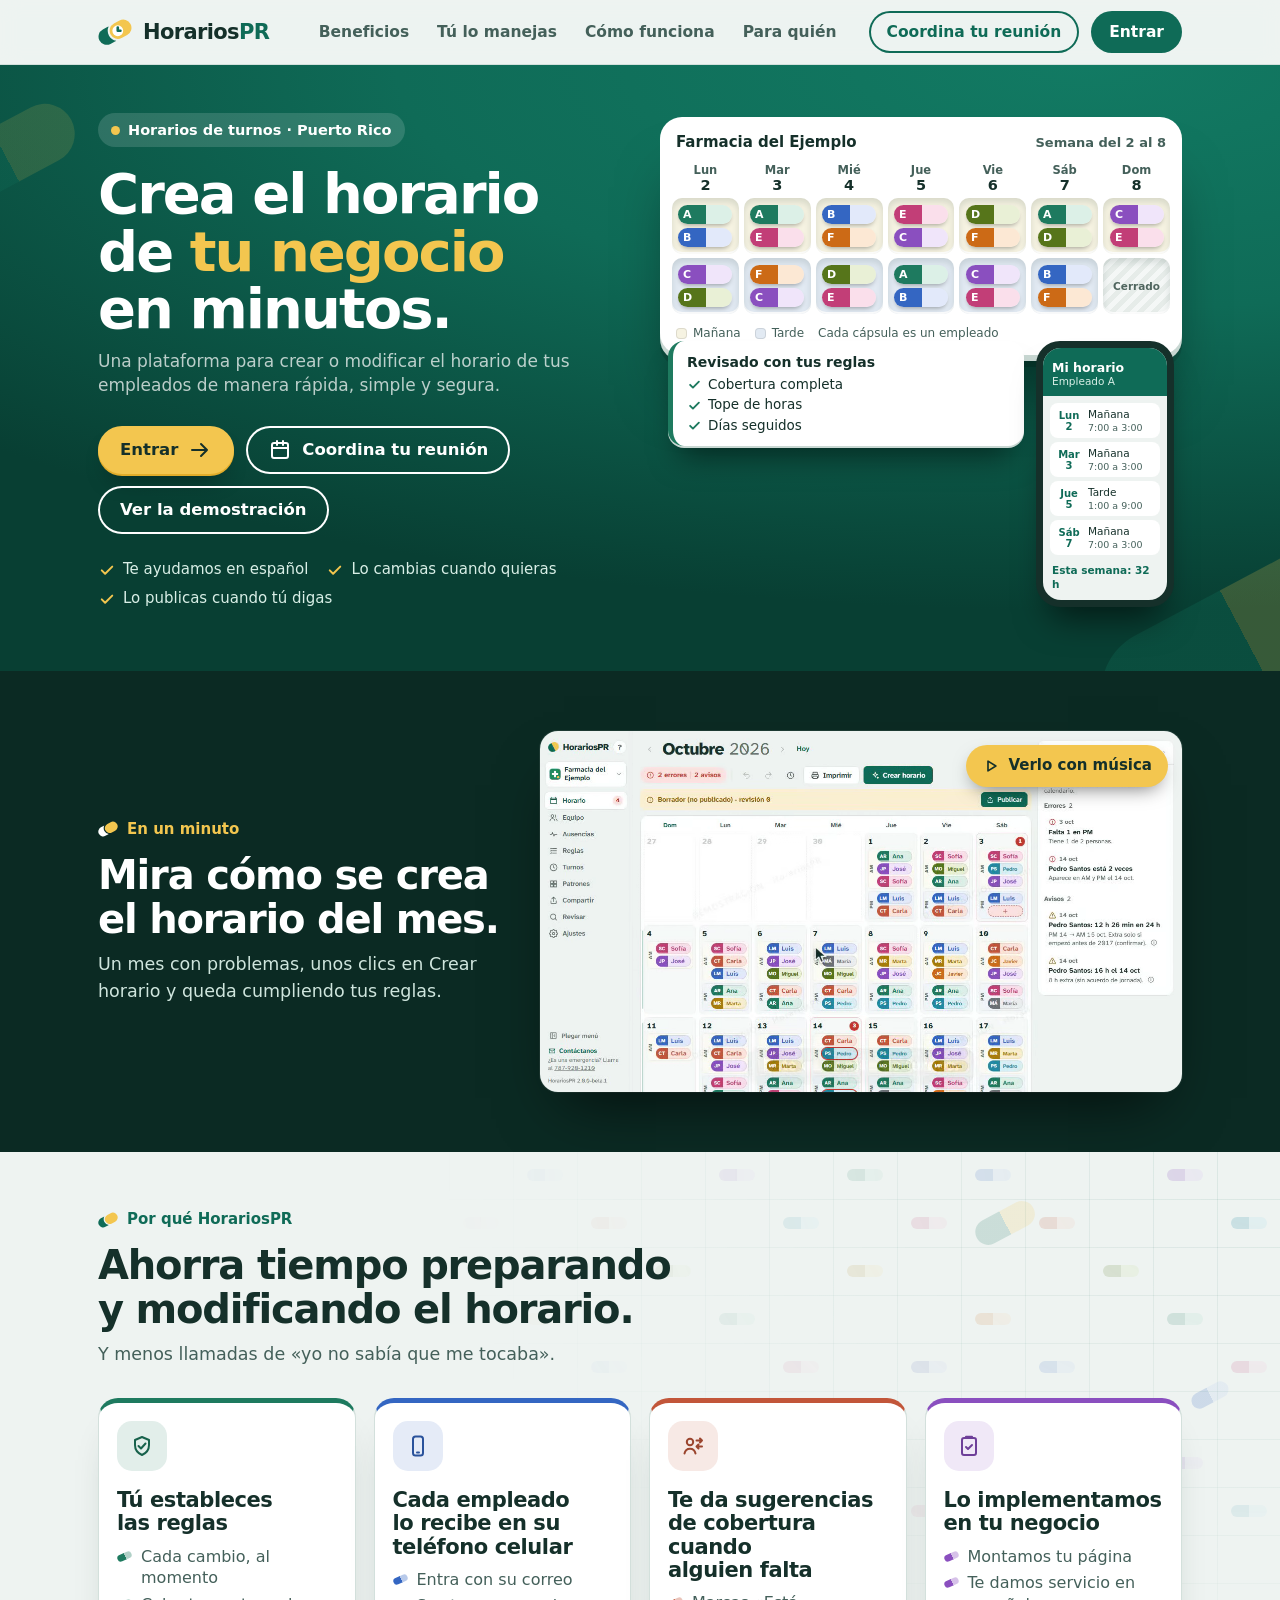
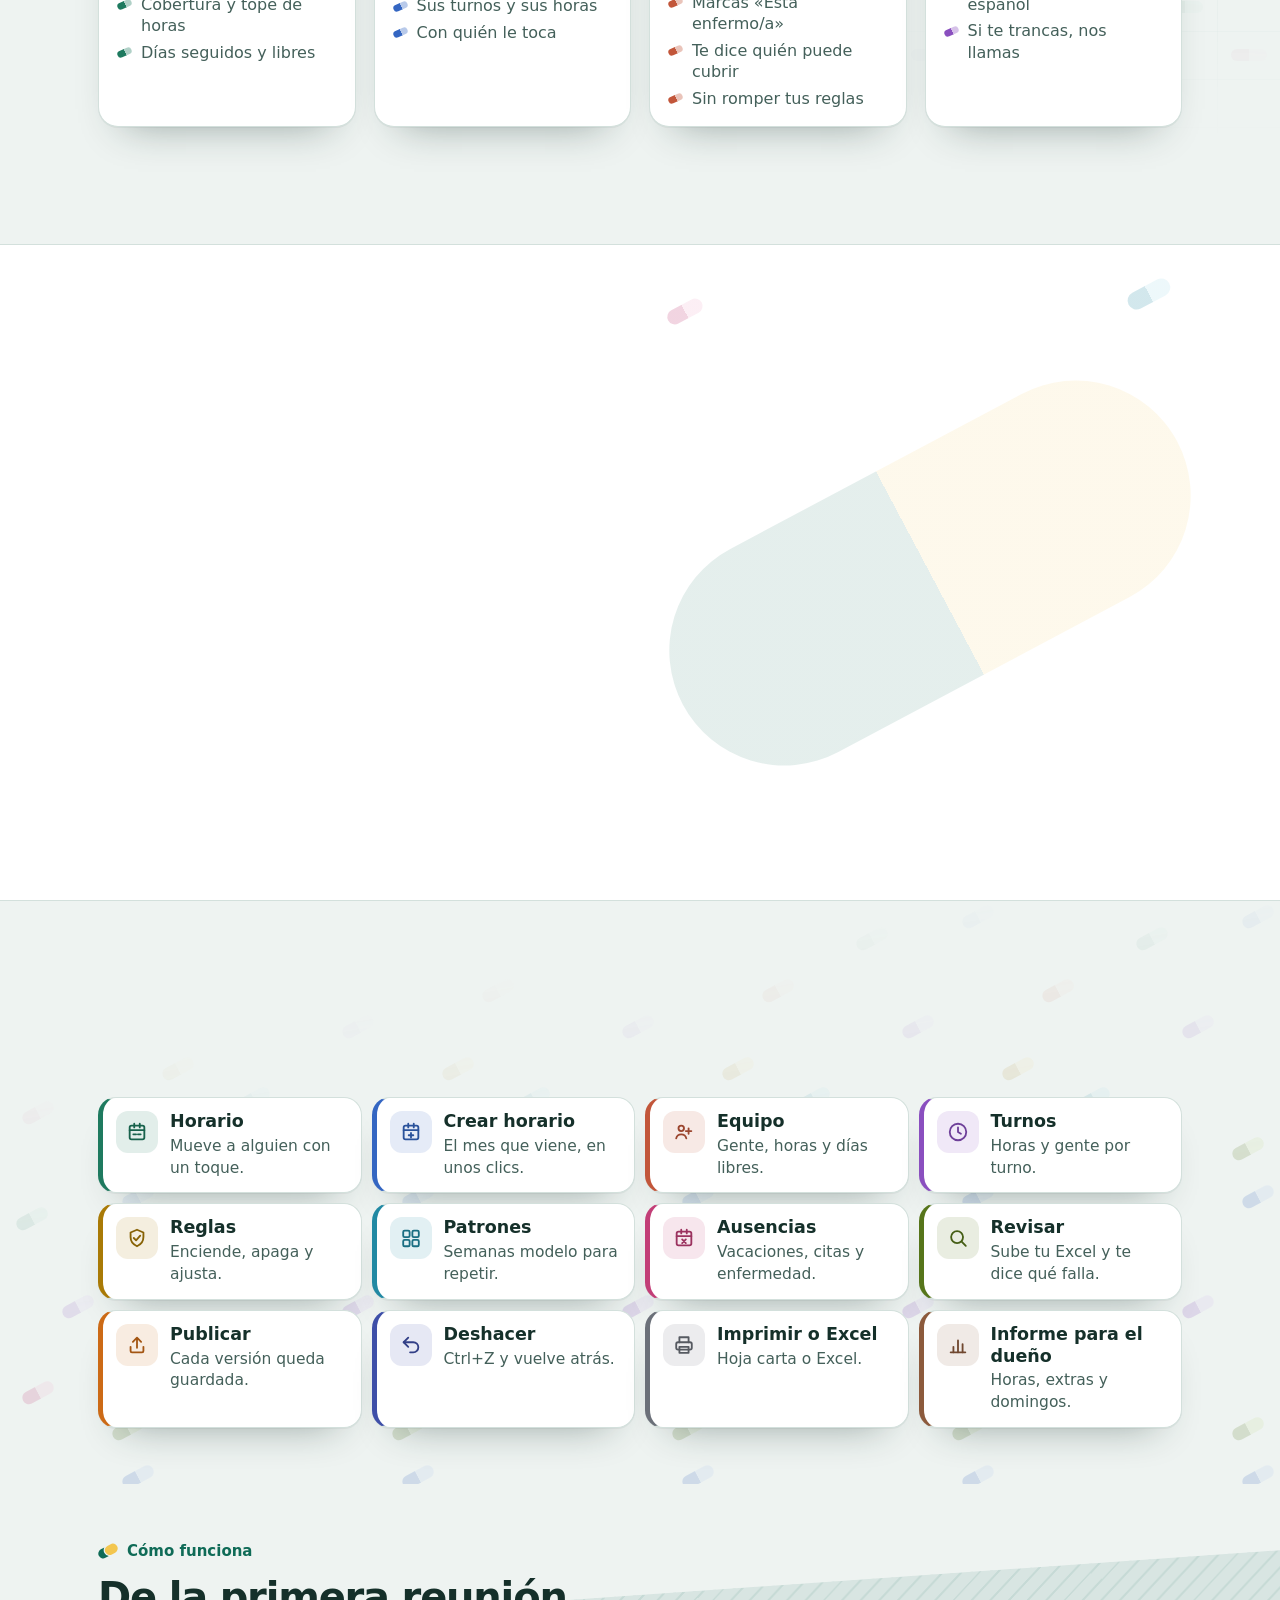
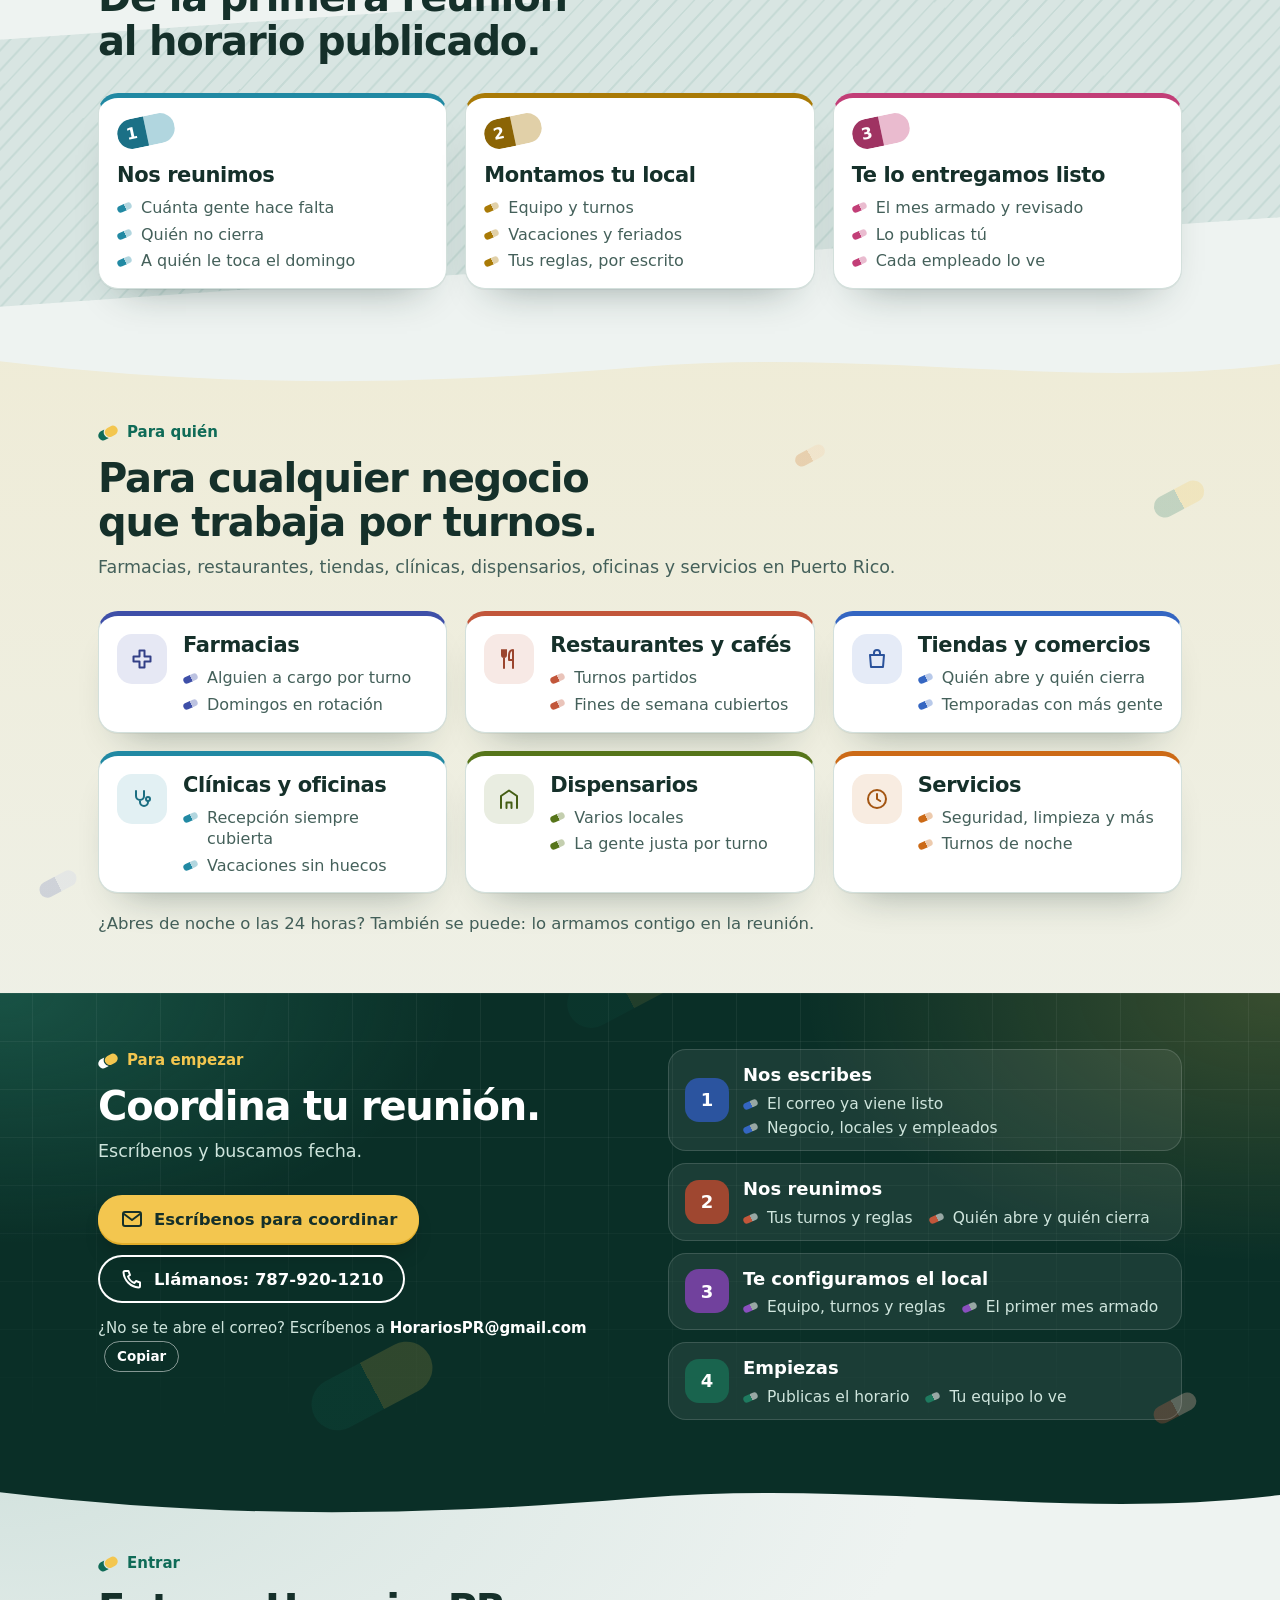
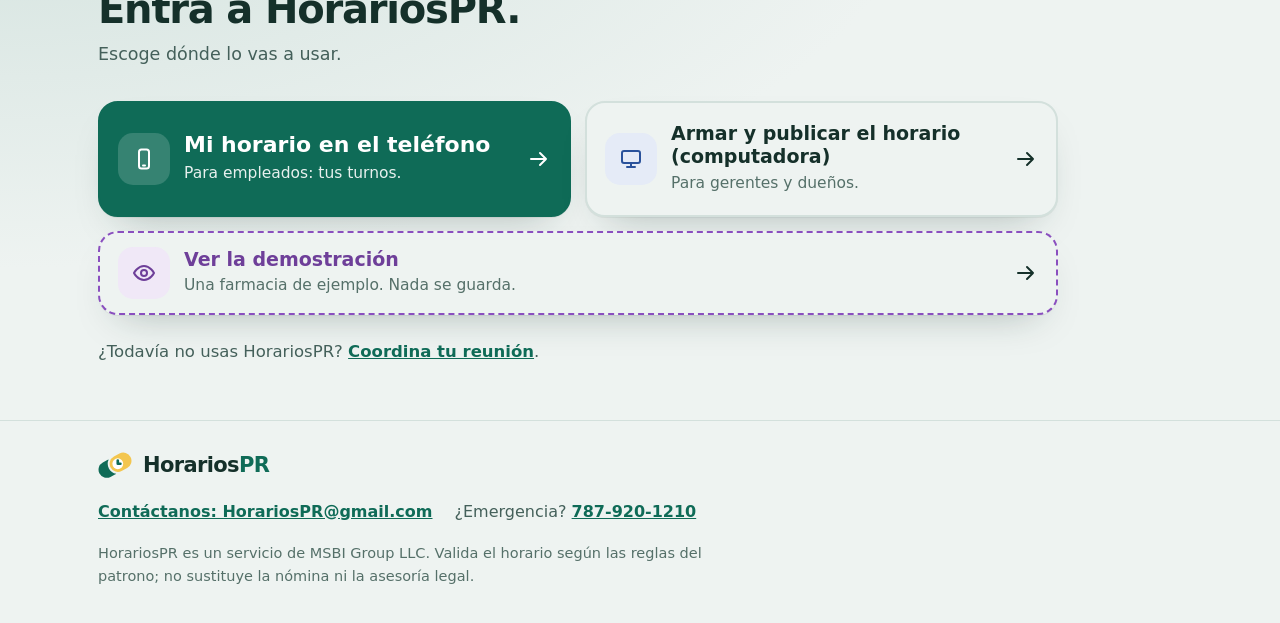
==== index.html @ fd501c4e "Titular nuevo" ====
<!doctype html>
<!-- La portada del sitio (dist-sitio/index.html). La copia scripts/sitio.mjs; sin --con-escritorio quita cada línea que lleve la marca de escritorio. -->
<!-- Por eso cada enlace a escritorio/ va entero en UNA línea, y la página se ve bien sin ellos. Nada se carga de fuera (GitHub Pages, sin cabeceras). -->
<!-- Todos los nombres del dibujo son inventados (Farmacia del Ejemplo, Empleado A…F). Nunca datos de clientes. -->
<!-- Cada promesa sale de lo que la app hace hoy. Lo planificado lleva la etiqueta "Próximamente" (ORDENES 9, 11 y 13). -->
<!-- Movimiento: solo si corre el JavaScript del final y el sistema no pide menos movimiento (html.anim). Sin JS, todo se ve quieto. -->
<html lang="es-PR">
<head>
<meta charset="utf-8">
<meta name="viewport" content="width=device-width, initial-scale=1">
<title>HorariosPR · Horarios de turnos para tu negocio en Puerto Rico</title>
<meta name="description" content="HorariosPR arma y revisa el horario de turnos de tu negocio en Puerto Rico: farmacias, restaurantes, tiendas, clínicas y más. Cada empleado lo ve en su teléfono.">
<!-- DIRECCIÓN DEL SITIO: cuando haya dominio propio, cambia https://fernandovazq.github.io/horariospr-app/ aquí y en og:url, og:image, twitter:image, el JSON-LD y sitemap.xml -->
<link rel="canonical" href="https://fernandovazq.github.io/horariospr-app/">
<!-- Search Console: pon el código de Google y quita el comentario
<meta name="google-site-verification" content="">
-->
<meta property="og:type" content="website">
<meta property="og:site_name" content="HorariosPR">
<meta property="og:locale" content="es_PR">
<meta property="og:title" content="HorariosPR · Horarios de turnos para tu negocio en Puerto Rico">
<meta property="og:description" content="HorariosPR arma y revisa el horario de turnos de tu negocio en Puerto Rico: farmacias, restaurantes, tiendas, clínicas y más. Cada empleado lo ve en su teléfono.">
<meta property="og:url" content="https://fernandovazq.github.io/horariospr-app/">
<meta property="og:image" content="https://fernandovazq.github.io/horariospr-app/media/horariospr-poster.jpg">
<meta property="og:image:width" content="1280">
<meta property="og:image:height" content="720">
<meta property="og:image:alt" content="El horario del mes de una farmacia de ejemplo en HorariosPR, con cada empleado como una cápsula de color">
<meta name="twitter:card" content="summary_large_image">
<meta name="twitter:title" content="HorariosPR · Horarios de turnos para tu negocio en Puerto Rico">
<meta name="twitter:description" content="HorariosPR arma y revisa el horario de turnos de tu negocio en Puerto Rico: farmacias, restaurantes, tiendas, clínicas y más. Cada empleado lo ve en su teléfono.">
<meta name="twitter:image" content="https://fernandovazq.github.io/horariospr-app/media/horariospr-poster.jpg">
<meta name="twitter:image:alt" content="El horario del mes de una farmacia de ejemplo en HorariosPR">
<script type="application/ld+json">
{
  "@context": "https://schema.org",
  "@graph": [
    {
      "@type": "Organization",
      "@id": "https://fernandovazq.github.io/horariospr-app/#org",
      "name": "HorariosPR",
      "url": "https://fernandovazq.github.io/horariospr-app/",
      "email": "HorariosPR@gmail.com",
      "telephone": "+1-787-920-1210",
      "areaServed": { "@type": "AdministrativeArea", "name": "Puerto Rico" },
      "parentOrganization": { "@type": "Organization", "name": "MSBI Group LLC" }
    },
    {
      "@type": "WebApplication",
      "@id": "https://fernandovazq.github.io/horariospr-app/#app",
      "name": "HorariosPR",
      "url": "https://fernandovazq.github.io/horariospr-app/",
      "description": "HorariosPR arma y revisa el horario de turnos de tu negocio en Puerto Rico: farmacias, restaurantes, tiendas, clínicas y más. Cada empleado lo ve en su teléfono.",
      "applicationCategory": "BusinessApplication",
      "operatingSystem": "Web",
      "inLanguage": "es-PR",
      "areaServed": { "@type": "AdministrativeArea", "name": "Puerto Rico" },
      "publisher": { "@id": "https://fernandovazq.github.io/horariospr-app/#org" }
    }
  ]
}
</script>
<meta name="color-scheme" content="light dark">
<meta name="theme-color" content="#0f6b57">
<link rel="manifest" href="manifest.webmanifest">
<link rel="icon" href="data:image/svg+xml,%3Csvg xmlns='http://www.w3.org/2000/svg' viewBox='0 0 32 32'%3E%3Cpath d='M9.193 3.197A14.5 14.5 0 0 0 22.807 28.803Z' fill='%230f6b57'/%3E%3Cpath d='M9.193 3.197A14.5 14.5 0 0 1 22.807 28.803Z' fill='%23f3c64f'/%3E%3Cpath d='M16 16V8.8M16 16h5.6' fill='none' stroke='%23fff' stroke-width='4' stroke-linecap='round'/%3E%3C/svg%3E">
<style>
  :root {
    --paper: #eef3f1; --card: #fff; --sunk: #f6f9f8; --ink: #15302a; --ink-2: #44605a; --muted: #557069;
    --line: #d3e0dc; --line-2: #e6eeeb; --green: #0f6b57; --green-2: #0b4a3d; --green-soft: #dcefe8; --green-text: #0f6b57;
    --yellow: #f3c64f; --yellow-2: #e2ad2a; --on-green: #fff; --focus: #0b4a3d;
    --hero-a: #127a63; --hero-b: #0f6b57; --hero-c: #083f33;
    --shadow: 0 1px 0 rgba(21, 48, 42, .06), 0 18px 40px -22px rgba(21, 48, 42, .35);
    --lift: 0 1px 0 rgba(21, 48, 42, .05), 0 22px 40px -26px rgba(21, 48, 42, .45);
    /* Acentos de color: la mezcla que se lee bien en claro */
    --mix-soft: #fff; --mix-ink: #000; --soft-pct: 13%; --ink-pct: 80%;
    /* Fondos de las secciones: líneas del calendario, pastillas sueltas, tintes y la sección oscura */
    --grid-ln: rgba(15, 107, 87, .09); --cal-o: .2; --pat-o: .17; --tint: 1; --tint-y: 1;
    --deep: #0a2f27; --deep-ln: rgba(255, 255, 255, .055);
    color-scheme: light;
  }
  @media (prefers-color-scheme: dark) {
    :root {
      --paper: #0c1715; --card: #13221e; --sunk: #101d1a; --ink: #e5efec; --ink-2: #b4c7c1; --muted: #9db3ac;
      --line: #25393a; --line-2: #1c2e2a; --green: #3fae92; --green-2: #2c8a73; --green-soft: #173a31; --green-text: #6fd0b5;
      --on-green: #06241d; --focus: #f3c64f;
      --hero-a: #0f5c4b; --hero-b: #0b4a3d; --hero-c: #062a23;
      --shadow: 0 1px 0 rgba(0, 0, 0, .3), 0 18px 40px -22px rgba(0, 0, 0, .8);
      --lift: 0 1px 0 rgba(0, 0, 0, .3), 0 22px 40px -24px rgba(0, 0, 0, .9);
      --mix-soft: #13221e; --mix-ink: #fff; --soft-pct: 26%; --ink-pct: 48%;
      --grid-ln: rgba(111, 208, 181, .07); --cal-o: .13; --pat-o: .1; --tint: .6; --tint-y: .3;
      --deep: #082520; --deep-ln: rgba(255, 255, 255, .045);
      color-scheme: dark;
    }
  }
  * { box-sizing: border-box; }
  html { scroll-behavior: smooth; -webkit-text-size-adjust: 100%; }
  body { margin: 0; background: var(--paper); color: var(--ink); font: 17px/1.55 "Segoe UI", system-ui, -apple-system, Roboto, "Helvetica Neue", Arial, sans-serif; overflow-x: hidden; }
  h1, h2, h3 { margin: 0; line-height: 1.1; letter-spacing: -.02em; text-wrap: balance; }
  p { margin: 0; }
  a { color: var(--green-text); }
  :focus-visible { outline: 3px solid var(--focus); outline-offset: 3px; border-radius: 6px; }
  .hero :focus-visible { outline-color: var(--yellow); }
  .wrap { width: 100%; max-width: 1140px; margin: 0 auto; padding: 0 16px; }
  @media (min-width: 720px) { .wrap { padding: 0 28px; } }
  .skip { position: absolute; left: 16px; top: -60px; z-index: 50; background: var(--yellow); color: #15302a; padding: 10px 14px; border-radius: 10px; font-weight: 700; text-decoration: none; }
  .skip:focus { top: 12px; }
  .sr { position: absolute; width: 1px; height: 1px; overflow: hidden; clip: rect(0 0 0 0); white-space: nowrap; }
  svg.i { flex: none; width: 24px; height: 24px; fill: none; stroke: currentColor; stroke-width: 2; stroke-linecap: round; stroke-linejoin: round; }
  section[id] { scroll-margin-top: 72px; }

  /* Colores de las cápsulas de la app (src/ui.tsx, PILL_COLORS): cada tarjeta lleva el suyo */
  .acc { --c-soft: color-mix(in srgb, var(--c) var(--soft-pct), var(--mix-soft)); --c-ink: color-mix(in srgb, var(--c) var(--ink-pct), var(--mix-ink)); --c-solid: color-mix(in srgb, var(--c) 82%, #000); }
  .k-verde { --c: #1e7a5f; } .k-azul { --c: #3466c2; } .k-coral { --c: #c2563a; } .k-morado { --c: #8a4fbf; }
  .k-ocre { --c: #a97a06; } .k-teal { --c: #2189a3; } .k-rosa { --c: #c23e77; } .k-oliva { --c: #56751a; }
  .k-naranja { --c: #cc6a16; } .k-indigo { --c: #3e4fa8; }

  /* Marca: la cápsula verde y amarilla */
  .brand { display: inline-flex; align-items: center; gap: 11px; color: inherit; text-decoration: none; font-weight: 780; font-size: 21px; letter-spacing: -.03em; }
  /* Logo: la "Cápsula de relevo" (src/marca.tsx de la app). Reemplaza las dos reglas de .logo y .logo i */
  .logo { display: block; flex: none; width: 34px; height: auto; aspect-ratio: 27 / 21; }
  .logo .lg-v { fill: #0f6b57; } .logo .lg-a { fill: #f3c64f; } .logo .lg-c { fill: #fff; }
  .logo .lg-h { fill: none; stroke: #0f6b57; stroke-width: 2.1; stroke-linecap: round; }
  .brand b { font-weight: inherit; color: var(--green-text); }
  @media (prefers-color-scheme: dark) { .logo .lg-v { fill: #1b8a6f; } .brand b { color: #f3c64f; } }

  /* Botones */
  .btn { display: inline-flex; align-items: center; justify-content: center; gap: 10px; min-height: 48px; padding: 0 22px; border-radius: 999px; font-weight: 750; font-size: 16.5px; text-decoration: none; white-space: nowrap; transition: transform .15s, background .15s; }
  .btn-sun { background: var(--yellow); color: #15302a; box-shadow: 0 2px 0 var(--yellow-2), 0 14px 24px -12px rgba(0, 0, 0, .45); }
  .btn-sun:hover { background: #f6d06a; transform: translateY(-1px); }
  .btn-ghost { color: #fff; box-shadow: inset 0 0 0 2px currentColor; }
  .btn-ghost:hover { background: rgba(255, 255, 255, .1); }
  .btn-green { background: var(--green); color: var(--on-green); }
  .btn-green:hover { background: var(--green-2); }

  /* Cabecera */
  .top { position: sticky; top: 0; z-index: 20; background: color-mix(in srgb, var(--paper) 90%, transparent); -webkit-backdrop-filter: saturate(1.4) blur(10px); backdrop-filter: saturate(1.4) blur(10px); border-bottom: 1px solid var(--line); }
  .top .wrap { display: flex; align-items: center; gap: 12px; min-height: 64px; }
  .nav { display: none; gap: 4px; margin-left: auto; }
  .nav a { color: var(--ink-2); text-decoration: none; font-weight: 650; font-size: 15.5px; padding: 8px 12px; border-radius: 999px; }
  .nav a:hover { color: var(--ink); background: var(--line-2); }
  .top .btn { min-height: 42px; padding: 0 18px; font-size: 15.5px; }
  @media (min-width: 1080px) { .nav { display: flex; } .top .nav + .reu-btn { margin-left: 8px; } }

  /* Héroe */
  .hero { position: relative; overflow: hidden; color: #fff; background: radial-gradient(120% 90% at 85% 0%, var(--hero-a) 0%, var(--hero-b) 45%, var(--hero-c) 100%); }
  .hero::before, .hero::after { content: ""; position: absolute; border-radius: 999px; transform: rotate(-28deg); pointer-events: none; background: linear-gradient(90deg, #14866b 0 50%, #f3c64f 50% 100%); }
  .hero::before { width: 320px; height: 128px; right: -130px; bottom: -40px; opacity: .2; }
  .hero::after { width: 150px; height: 60px; left: -70px; top: 60px; opacity: .14; }
  /* Cápsulas de colores sueltas en el fondo (las de los empleados) */
  .confeti { display: none; position: absolute; inset: 0; pointer-events: none; }
  .confeti i { position: absolute; width: 46px; height: 18px; border-radius: 999px; transform: rotate(-28deg); opacity: .22; background: linear-gradient(90deg, var(--c) 0 52%, #fff 52%); }
  .confeti i:nth-child(1) { --c: #3466c2; left: 54%; top: 9%; }
  .confeti i:nth-child(2) { --c: #c23e77; right: 30%; bottom: 7%; }
  .confeti i:nth-child(3) { --c: #cc6a16; right: 6%; top: 8%; }
  .confeti i:nth-child(4) { --c: #8a4fbf; left: 2%; top: 5%; width: 34px; height: 14px; }
  .hero > .wrap { position: relative; z-index: 1; display: grid; gap: 40px; padding-top: 30px; padding-bottom: 44px; }
  .eyebrow { display: inline-flex; align-items: center; gap: 8px; padding: 6px 13px; border-radius: 999px; background: rgba(255, 255, 255, .14); font-size: 14.5px; font-weight: 700; }
  .eyebrow::before { content: ""; width: 9px; height: 9px; border-radius: 99px; background: var(--yellow); }
  .hero h1 { margin-top: 18px; font-size: clamp(36px, 9vw, 56px); font-weight: 800; letter-spacing: -.035em; line-height: 1.02; }
  .hero h1 em { font-style: normal; color: var(--yellow); }
  .lead { margin-top: 20px; font-size: clamp(18px, 2.4vw, 21px); color: #d9efe7; max-width: 40ch; }
  .ctas { display: flex; flex-wrap: wrap; gap: 12px; margin-top: 28px; }
  .ctas .btn { flex: 1 1 auto; }
  .tel-hero { display: none; }
  /* Con la demostración, sobra "Cómo funciona" en el héroe (está arriba en el menú); sin ella, se ve */
  #demo-hero + .como { display: none; }
  .fine { display: flex; flex-wrap: wrap; gap: 6px 18px; margin: 24px 0 0; padding: 0; list-style: none; font-size: 15px; color: #d9efe7; }
  .fine li { display: inline-flex; align-items: center; gap: 7px; }
  .fine svg.i { width: 18px; height: 18px; color: var(--yellow); stroke-width: 2.6; }
  @media (min-width: 560px) { .ctas .btn { flex: 0 0 auto; } }
  /* En el teléfono, lo primero: "Mi horario" */
  @media (max-width: 699px) { .tel-hero { display: inline-flex; flex-basis: 100%; min-height: 56px; font-size: 18px; } .entrar-hero { display: none; } }
  @media (min-width: 960px) { .hero > .wrap { grid-template-columns: minmax(0, 1fr) minmax(0, 1fr); align-items: center; gap: 40px; padding-top: 48px; padding-bottom: 60px; } }

  /* Dibujo del horario (hecho con HTML y CSS; todo inventado) */
  .shot { margin: 0; position: relative; }
  .tray { position: relative; padding: 12px; border-radius: 22px; background: #fff; color: #15302a; box-shadow: 0 6px 0 #c9d8d3, 0 12px 0 rgba(0, 0, 0, .12), 0 50px 60px -20px rgba(0, 0, 0, .55); }
  .tray-h { display: flex; flex-wrap: wrap; align-items: baseline; justify-content: space-between; gap: 2px 10px; padding: 2px 4px 10px; font-size: 13px; color: #44605a; font-weight: 700; }
  .tray-h b { color: #15302a; font-size: 15px; }
  .days { display: grid; grid-template-columns: repeat(7, minmax(0, 1fr)); gap: 5px; }
  .day { display: grid; grid-template-rows: auto 1fr 1fr; gap: 4px; min-width: 0; }
  .dn { text-align: center; font-size: 11.5px; font-weight: 750; color: #44605a; line-height: 1.15; }
  .dn span { display: block; font-size: 14.5px; color: #15302a; }
  .cell { display: flex; flex-direction: column; justify-content: center; align-items: center; gap: 4px; min-height: 56px; padding: 6px 3px; border-radius: 10px; box-shadow: inset 0 4px 7px rgba(21, 48, 42, .14), inset 0 -2px 0 rgba(255, 255, 255, .9); transition: box-shadow .3s; }
  .am { background: #f6f3e2; } .pm { background: #e2eaf3; }
  .off { background: repeating-linear-gradient(-45deg, #e6ece9 0 5px, #f4f7f6 5px 10px); font-size: 10.5px; color: #4f655e; font-weight: 700; }
  .cp { display: flex; align-items: center; width: 100%; max-width: 54px; height: 19px; padding-left: 5px; border-radius: 999px; background: linear-gradient(90deg, var(--c) 0 52%, var(--t) 52%); color: #fff; font-size: 11px; font-weight: 800; box-shadow: 0 3px 5px -2px rgba(0, 0, 0, .35); }
  .A { --c: #1e7a5f; --t: #dcf0e7; } .B { --c: #3466c2; --t: #e2e9fa; } .C { --c: #8a4fbf; --t: #f0e5fa; }
  .D { --c: #56751a; --t: #e9f0d6; } .E { --c: #c23e77; --t: #fadfeb; } .F { --c: #cc6a16; --t: #fce8d4; }
  /* El jueves en la mañana: E se enferma y F cubre (se mueve solo con html.anim) */
  .swap { display: grid; width: 100%; max-width: 54px; }
  .swap > .cp { grid-area: 1 / 1; transition: opacity .45s, transform .45s; }
  .swap > .cp + .cp { opacity: 0; transform: translateY(6px); }
  .tray.enfermo .swap > .cp:first-child { opacity: .35; filter: grayscale(.8); }
  .tray.cubre .swap > .cp:first-child { opacity: 0; transform: translateY(-6px); }
  .tray.cubre .swap > .cp + .cp { opacity: 1; transform: none; }
  .tray.enfermo .cell.mira, .tray.cubre .cell.mira { box-shadow: inset 0 0 0 2px #c2563a, inset 0 4px 7px rgba(21, 48, 42, .14); }
  .tray.cubre .cell.mira { box-shadow: inset 0 0 0 2px #1e7a5f, inset 0 4px 7px rgba(21, 48, 42, .14); }
  .aviso { position: absolute; z-index: 2; left: 50%; top: -16px; display: inline-flex; align-items: center; gap: 7px; padding: 6px 12px; border-radius: 999px; background: #15302a; color: #fff; font-size: 12.5px; font-weight: 700; white-space: nowrap; box-shadow: 0 10px 20px -8px rgba(0, 0, 0, .55); opacity: 0; visibility: hidden; transform: translate(-50%, 6px); transition: opacity .35s, transform .35s, visibility .35s; }
  .aviso i { width: 9px; height: 9px; border-radius: 99px; background: #f08a6c; flex: none; }
  .aviso .b { display: none; }
  .tray.enfermo .aviso, .tray.cubre .aviso { opacity: 1; visibility: visible; transform: translate(-50%, 0); }
  .tray.cubre .aviso .a { display: none; } .tray.cubre .aviso .b { display: inline; } .tray.cubre .aviso i { background: #7fd6b5; }
  .legend { display: flex; flex-wrap: wrap; gap: 4px 14px; padding: 10px 4px 0; font-size: 12px; color: #44605a; }
  .legend span { display: inline-flex; align-items: center; gap: 6px; }
  .legend i { width: 11px; height: 11px; border-radius: 4px; box-shadow: inset 0 0 0 1px rgba(0, 0, 0, .1); }
  .below { display: flex; align-items: flex-start; gap: 12px; margin-top: -14px; padding: 0 8px; position: relative; }
  .ok { flex: 1; min-width: 0; padding: 12px 14px; border-radius: 16px; background: #fff; color: #15302a; font-size: 13.5px; line-height: 1.3; border-left: 5px solid #1e7a5f; box-shadow: 0 2px 0 #c9d8d3, 0 22px 30px -12px rgba(0, 0, 0, .5); }
  .ok b { display: block; margin-bottom: 5px; font-size: 14px; }
  .ok ul { margin: 0; padding: 0; list-style: none; display: grid; gap: 3px; }
  .ok li { display: flex; align-items: center; gap: 6px; }
  .ok svg { flex: none; width: 15px; height: 15px; fill: none; stroke: #1e7a5f; stroke-width: 3; stroke-linecap: round; stroke-linejoin: round; }
  .phone { flex: none; width: 138px; padding: 7px; border-radius: 24px; background: #15302a; box-shadow: 0 24px 34px -14px rgba(0, 0, 0, .6); }
  .screen { border-radius: 18px; overflow: hidden; background: #eef3f1; color: #15302a; font-size: 10.5px; line-height: 1.25; }
  .scr-h { padding: 12px 9px 8px; background: #0f6b57; color: #fff; }
  .scr-h b { display: block; font-size: 12.5px; }
  .scr-h span { color: #d9efe7; }
  .turnos { display: grid; gap: 4px; padding: 7px; }
  .turno { display: grid; grid-template-columns: auto 1fr; gap: 0 6px; padding: 5px 6px; border-radius: 8px; background: #fff; }
  .turno b { grid-row: span 2; display: grid; place-items: center; min-width: 26px; font-size: 10px; color: #0f6b57; line-height: 1.1; text-align: center; }
  .turno small { color: #44605a; font-size: 9.5px; }
  .tot { padding: 2px 9px 9px; font-weight: 700; color: #0f6b57; }
  @media (max-width: 400px) { .tray { padding: 10px 8px; } .days { gap: 4px; } .cp { padding-left: 4px; font-size: 10.5px; } .phone { width: 124px; } .ok { padding: 10px 11px; font-size: 12.5px; } .aviso { font-size: 11.5px; padding: 5px 10px; } }

  /* Secciones */
  .s { position: relative; overflow: hidden; isolation: isolate; padding: 40px 0; }
  .s > .wrap { position: relative; z-index: 1; }
  .s.alt { background: var(--card); border-top: 1px solid var(--line); border-bottom: 1px solid var(--line); }
  @media (min-width: 960px) { .s { padding: 56px 0; } }
  .s.vid { padding: 44px 0; } @media (min-width: 960px) { .s.vid { padding: 60px 0; } }
  .kicker { display: inline-flex; align-items: center; gap: 9px; margin-bottom: 12px; font-size: 15px; font-weight: 750; color: var(--green-text); }
  /* kicker: las dos pastillas del logo, sin el reloj (a 20 px no se leería). Reemplaza .kicker::before */
  .kicker::before { content: ""; flex: none; width: 20px; height: 16px; background: url("data:image/svg+xml,%3Csvg xmlns='http://www.w3.org/2000/svg' viewBox='2.5 5.5 27 21'%3E%3Cpath d='M6.326 13.782L9.858 11.904A6.5 6.5 0 0 1 10.958 11.443A8 8 0 0 0 16.958 22.728A6.5 6.5 0 0 1 15.961 23.382L12.429 25.26A6.5 6.5 0 0 1 6.326 13.782Z' fill='%230f6b57'/%3E%3Cpath d='M15.156 9.087L19.571 6.74A6.5 6.5 0 0 1 25.674 18.218L21.259 20.565A6.5 6.5 0 0 1 15.156 9.087Z' fill='%23f3c64f'/%3E%3C/svg%3E") center / contain no-repeat; }
  @media (prefers-color-scheme: dark) { .kicker::before { background-image: url("data:image/svg+xml,%3Csvg xmlns='http://www.w3.org/2000/svg' viewBox='2.5 5.5 27 21'%3E%3Cpath d='M6.326 13.782L9.858 11.904A6.5 6.5 0 0 1 10.958 11.443A8 8 0 0 0 16.958 22.728A6.5 6.5 0 0 1 15.961 23.382L12.429 25.26A6.5 6.5 0 0 1 6.326 13.782Z' fill='%233fae92'/%3E%3Cpath d='M15.156 9.087L19.571 6.74A6.5 6.5 0 0 1 25.674 18.218L21.259 20.565A6.5 6.5 0 0 1 15.156 9.087Z' fill='%23f3c64f'/%3E%3C/svg%3E"); } }
  .vid .kicker::before { background-image: url("data:image/svg+xml,%3Csvg xmlns='http://www.w3.org/2000/svg' viewBox='2.5 5.5 27 21'%3E%3Cpath d='M6.326 13.782L9.858 11.904A6.5 6.5 0 0 1 10.958 11.443A8 8 0 0 0 16.958 22.728A6.5 6.5 0 0 1 15.961 23.382L12.429 25.26A6.5 6.5 0 0 1 6.326 13.782Z' fill='%23ffffff'/%3E%3Cpath d='M15.156 9.087L19.571 6.74A6.5 6.5 0 0 1 25.674 18.218L21.259 20.565A6.5 6.5 0 0 1 15.156 9.087Z' fill='%23f3c64f'/%3E%3C/svg%3E"); }
  .reunion .kicker::before { background-image: url("data:image/svg+xml,%3Csvg xmlns='http://www.w3.org/2000/svg' viewBox='2.5 5.5 27 21'%3E%3Cpath d='M6.326 13.782L9.858 11.904A6.5 6.5 0 0 1 10.958 11.443A8 8 0 0 0 16.958 22.728A6.5 6.5 0 0 1 15.961 23.382L12.429 25.26A6.5 6.5 0 0 1 6.326 13.782Z' fill='%23ffffff'/%3E%3Cpath d='M15.156 9.087L19.571 6.74A6.5 6.5 0 0 1 25.674 18.218L21.259 20.565A6.5 6.5 0 0 1 15.156 9.087Z' fill='%23f3c64f'/%3E%3C/svg%3E"); }
  .s h2 { font-size: clamp(28px, 5vw, 40px); font-weight: 800; letter-spacing: -.03em; max-width: 32ch; }
  .sub { margin-top: 10px; font-size: 17.5px; color: var(--ink-2); max-width: 52ch; }
  .grid { display: grid; gap: 18px; margin-top: 30px; }
  @media (min-width: 640px) { .grid.g4, .grid.g3 { grid-template-columns: repeat(2, minmax(0, 1fr)); } }
  @media (min-width: 1000px) { .grid.g4 { grid-template-columns: repeat(4, minmax(0, 1fr)); } .grid.g3 { grid-template-columns: repeat(3, minmax(0, 1fr)); } }
  .card { position: relative; padding: 18px 18px 16px; border-radius: 20px; background: var(--card); border: 1px solid var(--line); box-shadow: var(--lift); transition: transform .2s, box-shadow .2s; }
  .card.acc { border-top: 5px solid var(--c); }
  .card.acc:hover { transform: translateY(-3px); }
  .s.alt .card { background: var(--paper); }
  .card h3 { font-size: 21px; font-weight: 780; }
  .card p { margin-top: 8px; color: var(--ink-2); font-size: 16.5px; }
  /* Viñetas cortas: una cápsula chiquita del color de la tarjeta */
  .pts { display: grid; gap: 5px; margin: 10px 0 0; padding: 0; list-style: none; color: var(--ink-2); font-size: 16px; line-height: 1.35; }
  .pts li { display: flex; align-items: flex-start; gap: 9px; }
  .pts li::before { content: ""; flex: none; width: 15px; height: 7px; margin-top: calc(.675em - 3.5px); border-radius: 99px; background: linear-gradient(90deg, var(--c, var(--green)) 0 55%, color-mix(in srgb, var(--c, var(--green)) 35%, transparent) 55%); transform: rotate(-24deg); }
  .pts.fila { display: flex; flex-wrap: wrap; gap: 3px 16px; margin-top: 3px; }
  /* En el teléfono, el ícono va al lado del título para que no crezca la página */
  @media (max-width: 639px) {
    .grid.g4 > .card, .steps > .card { display: grid; grid-template-columns: auto minmax(0, 1fr); column-gap: 14px; align-items: center; }
    .grid.g4 > .card .ic, .steps .num { margin: 0; }
    .grid.g4 > .card .pts, .steps .pts { grid-column: 1 / -1; }
  }
  .ic { display: grid; place-items: center; width: 50px; height: 50px; margin-bottom: 18px; border-radius: 15px; background: var(--green-soft); color: var(--green-text); }
  .acc .ic { background: var(--c-soft); color: var(--c-ink); }

  /* En el teléfono */
  .tel-s { display: grid; gap: 40px; align-items: center; }
  @media (min-width: 900px) { .tel-s { grid-template-columns: minmax(0, 1.1fr) minmax(0, .9fr); gap: 56px; } }
  .ve { display: grid; gap: 10px; margin: 20px 0 0; padding: 0; list-style: none; }
  @media (min-width: 520px) { .ve { grid-template-columns: repeat(2, minmax(0, 1fr)); } }
  .ve > li { display: flex; align-items: flex-start; gap: 12px; padding: 11px 12px; border-radius: 16px; background: color-mix(in srgb, var(--card) 82%, transparent); border: 1px solid var(--line); }
  .ve b { display: block; font-size: 17px; line-height: 1.25; }
  .ve .pts { gap: 2px; margin-top: 4px; font-size: 15.5px; }
  .ve .ic { margin: 0; flex: none; width: 42px; height: 42px; border-radius: 13px; }
  .ve svg.i { width: 22px; height: 22px; }
  @media (max-width: 519px) { .ve { gap: 14px; } .ve > li { padding: 0; background: none; border: 0; } }
  .pronto { margin-top: 16px; padding: 14px 18px; border-radius: 18px; background: var(--sunk); border: 1px dashed var(--line); }
  .s.alt .pronto { background: color-mix(in srgb, var(--paper) 85%, transparent); }
  .pronto h3 { font-size: 18px; font-weight: 780; }
  .pronto ul { display: grid; gap: 9px; margin: 10px 0 0; padding: 0; list-style: none; }
  .pronto li { font-size: 16px; color: var(--ink-2); line-height: 1.4; }
  .pronto li .tag { margin-right: 8px; vertical-align: 1px; }
  .pronto li b { color: var(--ink); font-weight: 700; }
  .pronto li small { display: block; margin-top: 2px; font-size: 15px; color: var(--muted); }
  .tag { display: inline-flex; align-items: center; padding: 2px 10px; border-radius: 999px; background: var(--yellow); color: #15302a; font-size: 13px; font-weight: 800; letter-spacing: .01em; white-space: nowrap; }
  /* El teléfono grande (dibujo, inventado) */
  .tel-fig { margin: 0; display: grid; justify-items: center; }
  .movil { width: min(100%, 290px); padding: 10px; border-radius: 40px; background: #15302a; box-shadow: 0 30px 60px -24px rgba(0, 0, 0, .55), inset 0 0 0 2px #2a4a41; }
  .movil .screen { border-radius: 31px; font-size: 13px; }
  .movil .scr-h { padding: 22px 16px 12px; }
  .movil .scr-h b { font-size: 17px; }
  .tabs { display: flex; gap: 4px; margin: 10px 12px 2px; padding: 3px; border-radius: 999px; background: #dfe8e4; font-size: 12px; font-weight: 700; }
  .tabs span { flex: 1; text-align: center; padding: 5px 0; border-radius: 999px; color: #44605a; }
  .tabs .on { background: #fff; color: #15302a; box-shadow: 0 1px 2px rgba(0, 0, 0, .12); }
  .sum { display: flex; align-items: baseline; gap: 8px; padding: 10px 16px 4px; }
  .sum b { font-size: 26px; color: #0f6b57; font-variant-numeric: tabular-nums; }
  .sum span { color: #44605a; font-size: 12.5px; }
  .mt { display: grid; gap: 7px; padding: 8px 10px 14px; }
  .mt > div { display: grid; grid-template-columns: 38px 1fr; gap: 2px 10px; padding: 9px 10px; border-radius: 14px; background: #fff; }
  .mt .f { grid-row: span 3; display: grid; place-content: center; text-align: center; color: #0f6b57; font-weight: 800; line-height: 1.05; font-size: 11px; }
  .mt .f strong { display: block; font-size: 18px; }
  .mt .t { font-weight: 750; }
  .mt .h { color: #44605a; font-size: 12px; }
  .mt .con { display: flex; align-items: center; gap: 5px; color: #44605a; font-size: 11.5px; }
  .mt .con .cp { width: 40px; height: 16px; font-size: 10px; }
  .mt .enc { grid-column: 2; display: inline-block; justify-self: start; margin-top: 3px; padding: 1px 8px; border-radius: 99px; background: #f8edcc; color: #6b4d00; font-size: 11px; font-weight: 750; }

  /* Pasos */
  .num { display: inline-flex; width: 58px; height: 30px; margin-bottom: 18px; border-radius: 999px; overflow: hidden; font-weight: 800; font-size: 16px; transform: rotate(-12deg); }
  .num b { flex: 1; display: grid; place-items: center; background: #0f6b57; color: #fff; }
  .num i { flex: 1; background: #f3c64f; }
  .acc .num b { background: var(--c-solid); }
  .acc .num i { background: var(--c); opacity: .35; }

  /* Para quién */
  .who .card { display: flex; gap: 16px; align-items: flex-start; }
  .who .ic { margin: 0; flex: none; }
  .aside { margin-top: 18px; color: var(--ink-2); font-size: 16.5px; }

  /* Entrar */
  .entrar { background: radial-gradient(120% 120% at 0% 0%, color-mix(in srgb, var(--green) 12%, var(--paper)) 0%, var(--paper) 60%); }
  .doors { display: flex; flex-wrap: wrap; gap: 14px; max-width: 960px; margin-top: 32px; }
  .door { flex: 1 1 100%; }
  @media (min-width: 760px) { .door { flex-basis: 320px; } .door.demo { flex-basis: 100%; } }
  .door { display: flex; align-items: center; gap: 14px; min-height: 72px; padding: 14px 18px; border-radius: 20px; text-decoration: none; color: var(--ink); background: var(--paper); border: 2px solid var(--line); box-shadow: var(--shadow); transition: transform .15s, border-color .15s; }
  .door:hover { transform: translateY(-2px); border-color: var(--c, var(--green)); }
  .door .ic { margin: 0; flex: none; width: 52px; height: 52px; }
  .door b { display: block; font-size: 19px; line-height: 1.2; }
  .door span span { display: block; margin-top: 3px; color: var(--muted); font-size: 15.5px; }
  .door .go { margin-left: auto; }
  .door.main { min-height: 116px; background: var(--green); border-color: var(--green); color: var(--on-green); }
  .door.main b { font-size: 22px; }
  .door.main span span { color: inherit; opacity: .9; }
  .door.main .ic { background: rgba(255, 255, 255, .16); color: inherit; }
  .door.main:hover { background: var(--green-2); border-color: var(--green-2); }
  .door.demo { border-style: dashed; border-color: var(--c); min-height: 80px; }
  .door.demo b { color: var(--c-ink); }
  .nuevo { margin-top: 24px; color: var(--ink-2); font-size: 16.5px; }
  .nuevo a { font-weight: 700; }

  /* Pie */
  footer { padding: 28px 0 36px; border-top: 1px solid var(--line); background: var(--paper); }
  footer .wrap { display: grid; gap: 18px; }
  .contacto { display: flex; flex-wrap: wrap; gap: 6px 22px; font-size: 16px; color: var(--ink-2); }
  .contacto a { font-weight: 700; }
  .legal { font-size: 14.5px; color: var(--muted); max-width: 72ch; }

  /* Tú lo manejas: las pantallas de la app */
  .tools { display: grid; gap: 10px; margin: 24px 0 0; padding: 0; list-style: none; }
  @media (min-width: 600px) { .tools { grid-template-columns: repeat(2, minmax(0, 1fr)); } }
  @media (min-width: 960px) { .tools { grid-template-columns: repeat(3, minmax(0, 1fr)); } }
  @media (min-width: 1120px) { .tools { grid-template-columns: repeat(4, minmax(0, 1fr)); } }
  .tool { display: flex; gap: 12px; align-items: flex-start; padding: 13px 14px 13px 13px; border-radius: 18px; background: var(--card); border: 1px solid var(--line); border-left: 5px solid var(--c); box-shadow: var(--lift); }
  .tool .ic { margin: 0; flex: none; width: 42px; height: 42px; border-radius: 12px; }
  .tool .ic svg.i { width: 22px; height: 22px; }
  .tool b { display: block; font-size: 17.5px; line-height: 1.25; }
  .tool span span { display: block; margin-top: 3px; color: var(--ink-2); font-size: 15.5px; line-height: 1.4; }
  .k-gris { --c: #6b7079; } .k-cafe { --c: #8c5a3c; }

  /* Coordina tu reunión */
  /* La sección oscura: verde profundo, un brillo de oro arriba y la cuadrícula del calendario en blanco */
  .reunion { color: #fff; background: radial-gradient(60% 90% at 100% 0%, rgba(243, 198, 79, .2), transparent 62%), radial-gradient(55% 80% at 0% 0%, rgba(63, 174, 146, .28), transparent 65%), var(--deep); }
  .reunion::before { content: ""; position: absolute; inset: 0; z-index: 0; pointer-events: none; background-image: linear-gradient(var(--deep-ln) 1px, transparent 1px), linear-gradient(90deg, var(--deep-ln) 1px, transparent 1px); background-size: 64px 48px; background-position: center top; -webkit-mask-image: linear-gradient(180deg, #000 20%, transparent 95%); mask-image: linear-gradient(180deg, #000 20%, transparent 95%); }
  .reunion h2 { color: #fff; } .reunion .sub { color: #cfe5dd; } .reunion .kicker { color: #f3c64f; }
  .reunion :focus-visible { outline-color: #f3c64f; }
  .reunion .pasos4 > li { background: rgba(255, 255, 255, .07); border-color: rgba(255, 255, 255, .14); }
  .reunion .pts { color: #cfe5dd; }
  .reunion .pts li::before { background: linear-gradient(90deg, var(--c) 0 55%, rgba(255, 255, 255, .55) 55%); }
  .reu { display: grid; gap: 36px; }
  @media (min-width: 960px) { .reu { grid-template-columns: minmax(0, 1fr) minmax(0, 1fr); gap: 56px; align-items: start; } }
  .reu .ctas { margin-top: 30px; }
  .btn-line { color: var(--green-text); box-shadow: inset 0 0 0 2px currentColor; background: transparent; }
  .btn-line:hover { background: var(--green-soft); }
  .pasos4 { display: grid; gap: 12px; margin: 0; padding: 0; list-style: none; counter-reset: p4; }
  .pasos4 > li { counter-increment: p4; display: grid; grid-template-columns: 44px 1fr; gap: 2px 14px; align-items: center; padding: 11px 16px; border-radius: 18px; background: var(--paper); border: 1px solid var(--line); }
  .pasos4 > li::before { content: counter(p4); grid-row: span 2; display: grid; place-items: center; width: 44px; height: 44px; border-radius: 14px; background: var(--c-solid); color: #fff; font-weight: 800; font-size: 18px; }
  .pasos4 b { font-size: 18px; }
  .pasos4 .pts { font-size: 15.5px; }
  .precio { margin-top: 18px; display: inline-flex; padding: 8px 14px; border-radius: 12px; background: var(--paper); border: 1px solid var(--line); font-weight: 700; }
  .video { margin: 28px 0 0; }
  .video video { display: block; width: 100%; height: auto; border-radius: 18px; background: #0b2a23; }
  .top .reu-btn { margin-left: auto; }
  @media (max-width: 479px) { .top .reu-btn { width: 42px; padding: 0; } .top .reu-btn .txt { display: none; } }
  @media (min-width: 480px) { .top .reu-btn svg { display: none; } }

  /* Fondos con diseño. Todo va detrás del contenido (.s > .wrap tiene z-index 1) y se desvanece donde está el texto. */
  .fondo::before, .fondo::after { content: ""; position: absolute; inset: 0; z-index: 0; pointer-events: none; }
  /* Por qué: un calendario tenue con cápsulas en algunos días, que se apaga hacia el texto */
  .f-cal::before { background-image: url("data:image/svg+xml,%3Csvg xmlns='http://www.w3.org/2000/svg' width='448' height='288'%3E%3Cg transform='translate(14 18) rotate(0)'%3E%3Cpath d='M6.0 0H18.0V12H6.0A6.0 6.0 0 0 1 6.0 0Z' fill='%231e7a5f'/%3E%3Cpath d='M18.0 0H30.0A6.0 6.0 0 0 1 30.0 12H18.0Z' fill='%239fd6c2'/%3E%3C/g%3E%3Cg transform='translate(142 18) rotate(0)'%3E%3Cpath d='M6.0 0H18.0V12H6.0A6.0 6.0 0 0 1 6.0 0Z' fill='%233466c2'/%3E%3Cpath d='M18.0 0H30.0A6.0 6.0 0 0 1 30.0 12H18.0Z' fill='%23b3c8f0'/%3E%3C/g%3E%3Cg transform='translate(334 18) rotate(0)'%3E%3Cpath d='M6.0 0H18.0V12H6.0A6.0 6.0 0 0 1 6.0 0Z' fill='%238a4fbf'/%3E%3Cpath d='M18.0 0H30.0A6.0 6.0 0 0 1 30.0 12H18.0Z' fill='%23d6bdf0'/%3E%3C/g%3E%3Cg transform='translate(78 66) rotate(0)'%3E%3Cpath d='M6.0 0H18.0V12H6.0A6.0 6.0 0 0 1 6.0 0Z' fill='%23c23e77'/%3E%3Cpath d='M18.0 0H30.0A6.0 6.0 0 0 1 30.0 12H18.0Z' fill='%23f2b5d0'/%3E%3C/g%3E%3Cg transform='translate(206 66) rotate(0)'%3E%3Cpath d='M6.0 0H18.0V12H6.0A6.0 6.0 0 0 1 6.0 0Z' fill='%23c2563a'/%3E%3Cpath d='M18.0 0H30.0A6.0 6.0 0 0 1 30.0 12H18.0Z' fill='%23f0bfae'/%3E%3C/g%3E%3Cg transform='translate(398 66) rotate(0)'%3E%3Cpath d='M6.0 0H18.0V12H6.0A6.0 6.0 0 0 1 6.0 0Z' fill='%232189a3'/%3E%3Cpath d='M18.0 0H30.0A6.0 6.0 0 0 1 30.0 12H18.0Z' fill='%23a6dcea'/%3E%3C/g%3E%3Cg transform='translate(14 114) rotate(0)'%3E%3Cpath d='M6.0 0H18.0V12H6.0A6.0 6.0 0 0 1 6.0 0Z' fill='%23a97a06'/%3E%3Cpath d='M18.0 0H30.0A6.0 6.0 0 0 1 30.0 12H18.0Z' fill='%23efd58a'/%3E%3C/g%3E%3Cg transform='translate(270 114) rotate(0)'%3E%3Cpath d='M6.0 0H18.0V12H6.0A6.0 6.0 0 0 1 6.0 0Z' fill='%2356751a'/%3E%3Cpath d='M18.0 0H30.0A6.0 6.0 0 0 1 30.0 12H18.0Z' fill='%23c6dc96'/%3E%3C/g%3E%3Cg transform='translate(142 162) rotate(0)'%3E%3Cpath d='M6.0 0H18.0V12H6.0A6.0 6.0 0 0 1 6.0 0Z' fill='%23cc6a16'/%3E%3Cpath d='M18.0 0H30.0A6.0 6.0 0 0 1 30.0 12H18.0Z' fill='%23f5c79c'/%3E%3C/g%3E%3Cg transform='translate(334 162) rotate(0)'%3E%3Cpath d='M6.0 0H18.0V12H6.0A6.0 6.0 0 0 1 6.0 0Z' fill='%231e7a5f'/%3E%3Cpath d='M18.0 0H30.0A6.0 6.0 0 0 1 30.0 12H18.0Z' fill='%239fd6c2'/%3E%3C/g%3E%3Cg transform='translate(78 210) rotate(0)'%3E%3Cpath d='M6.0 0H18.0V12H6.0A6.0 6.0 0 0 1 6.0 0Z' fill='%233e4fa8'/%3E%3Cpath d='M18.0 0H30.0A6.0 6.0 0 0 1 30.0 12H18.0Z' fill='%23b7c0ee'/%3E%3C/g%3E%3Cg transform='translate(206 210) rotate(0)'%3E%3Cpath d='M6.0 0H18.0V12H6.0A6.0 6.0 0 0 1 6.0 0Z' fill='%233466c2'/%3E%3Cpath d='M18.0 0H30.0A6.0 6.0 0 0 1 30.0 12H18.0Z' fill='%23b3c8f0'/%3E%3C/g%3E%3Cg transform='translate(398 210) rotate(0)'%3E%3Cpath d='M6.0 0H18.0V12H6.0A6.0 6.0 0 0 1 6.0 0Z' fill='%23c23e77'/%3E%3Cpath d='M18.0 0H30.0A6.0 6.0 0 0 1 30.0 12H18.0Z' fill='%23f2b5d0'/%3E%3C/g%3E%3Cg transform='translate(14 258) rotate(0)'%3E%3Cpath d='M6.0 0H18.0V12H6.0A6.0 6.0 0 0 1 6.0 0Z' fill='%23c2563a'/%3E%3Cpath d='M18.0 0H30.0A6.0 6.0 0 0 1 30.0 12H18.0Z' fill='%23f0bfae'/%3E%3C/g%3E%3Cg transform='translate(270 258) rotate(0)'%3E%3Cpath d='M6.0 0H18.0V12H6.0A6.0 6.0 0 0 1 6.0 0Z' fill='%238a4fbf'/%3E%3Cpath d='M18.0 0H30.0A6.0 6.0 0 0 1 30.0 12H18.0Z' fill='%23d6bdf0'/%3E%3C/g%3E%3C/svg%3E"); background-size: 448px 288px; background-position: right -1px top -1px; opacity: var(--cal-o); }
  .f-cal::after { background-image: linear-gradient(var(--grid-ln) 1px, transparent 1px), linear-gradient(90deg, var(--grid-ln) 1px, transparent 1px); background-size: 64px 48px; background-position: right -1px top -1px; }
  .f-cal::before, .f-cal::after { -webkit-mask-image: radial-gradient(85% 110% at 100% 0%, #000 0%, rgba(0, 0, 0, .55) 40%, transparent 78%); mask-image: radial-gradient(85% 110% at 100% 0%, #000 0%, rgba(0, 0, 0, .55) 40%, transparent 78%); }
  /* En el teléfono: degradado suave de azul a teal y una cápsula grande de la marca detrás del teléfono */
  .f-sol { background: linear-gradient(155deg, var(--card) 12%, color-mix(in srgb, #3466c2 calc(9% * var(--tint)), var(--card)) 58%, color-mix(in srgb, #2189a3 calc(12% * var(--tint)), var(--card)) 100%); }
  .f-sol::before { inset: auto; width: 560px; height: 230px; right: 70px; top: calc(50% - 115px); border-radius: 999px; transform: rotate(-28deg); background: linear-gradient(90deg, var(--green) 0 50%, var(--yellow) 50%); opacity: .11; }
  @media (max-width: 899px) { .f-sol::before { width: 420px; height: 170px; right: calc(50% - 210px); top: auto; bottom: 200px; } }
  /* Tú lo manejas: pastillas de nombres sueltas, de los colores de los empleados */
  .f-pills::before { background-image: url("data:image/svg+xml,%3Csvg xmlns='http://www.w3.org/2000/svg' width='280' height='280'%3E%3Cg transform='translate(14 40) rotate(-28)'%3E%3Cpath d='M6.5 0H17.0V13H6.5A6.5 6.5 0 0 1 6.5 0Z' fill='%231e7a5f'/%3E%3Cpath d='M17.0 0H27.5A6.5 6.5 0 0 1 27.5 13H17.0Z' fill='%239fd6c2'/%3E%3C/g%3E%3Cg transform='translate(120 18) rotate(-28)'%3E%3Cpath d='M6.5 0H17.0V13H6.5A6.5 6.5 0 0 1 6.5 0Z' fill='%233466c2'/%3E%3Cpath d='M17.0 0H27.5A6.5 6.5 0 0 1 27.5 13H17.0Z' fill='%23b3c8f0'/%3E%3C/g%3E%3Cg transform='translate(200 92) rotate(-28)'%3E%3Cpath d='M6.5 0H17.0V13H6.5A6.5 6.5 0 0 1 6.5 0Z' fill='%23c2563a'/%3E%3Cpath d='M17.0 0H27.5A6.5 6.5 0 0 1 27.5 13H17.0Z' fill='%23f0bfae'/%3E%3C/g%3E%3Cg transform='translate(60 128) rotate(-28)'%3E%3Cpath d='M6.5 0H17.0V13H6.5A6.5 6.5 0 0 1 6.5 0Z' fill='%238a4fbf'/%3E%3Cpath d='M17.0 0H27.5A6.5 6.5 0 0 1 27.5 13H17.0Z' fill='%23d6bdf0'/%3E%3C/g%3E%3Cg transform='translate(160 170) rotate(-28)'%3E%3Cpath d='M6.5 0H17.0V13H6.5A6.5 6.5 0 0 1 6.5 0Z' fill='%23a97a06'/%3E%3Cpath d='M17.0 0H27.5A6.5 6.5 0 0 1 27.5 13H17.0Z' fill='%23efd58a'/%3E%3C/g%3E%3Cg transform='translate(236 200) rotate(-28)'%3E%3Cpath d='M6.5 0H17.0V13H6.5A6.5 6.5 0 0 1 6.5 0Z' fill='%232189a3'/%3E%3Cpath d='M17.0 0H27.5A6.5 6.5 0 0 1 27.5 13H17.0Z' fill='%23a6dcea'/%3E%3C/g%3E%3Cg transform='translate(20 214) rotate(-28)'%3E%3Cpath d='M6.5 0H17.0V13H6.5A6.5 6.5 0 0 1 6.5 0Z' fill='%23c23e77'/%3E%3Cpath d='M17.0 0H27.5A6.5 6.5 0 0 1 27.5 13H17.0Z' fill='%23f2b5d0'/%3E%3C/g%3E%3Cg transform='translate(110 250) rotate(-28)'%3E%3Cpath d='M6.5 0H17.0V13H6.5A6.5 6.5 0 0 1 6.5 0Z' fill='%2356751a'/%3E%3Cpath d='M17.0 0H27.5A6.5 6.5 0 0 1 27.5 13H17.0Z' fill='%23c6dc96'/%3E%3C/g%3E%3C/svg%3E"); background-size: 280px 280px; opacity: var(--pat-o); -webkit-mask-image: linear-gradient(170deg, transparent 18%, #000 60%); mask-image: linear-gradient(170deg, transparent 18%, #000 60%); }
  /* Cómo funciona: una banda en diagonal con rayitas, como los días cerrados del horario */
  .f-diag { background: var(--paper); }
  .f-diag::before { inset: auto -10% 18% -10%; height: 58%; transform: skewY(-4deg); background: repeating-linear-gradient(-45deg, color-mix(in srgb, var(--green) calc(9% * var(--tint)), transparent) 0 2px, transparent 2px 14px), color-mix(in srgb, var(--green) calc(10% * var(--tint)), var(--paper)); }
  /* Para quién: entra con una ola y un tinte de oro */
  .f-ola { background: linear-gradient(180deg, color-mix(in srgb, var(--yellow) calc(16% * var(--tint-y)), var(--paper)), color-mix(in srgb, var(--yellow) calc(7% * var(--tint-y)), var(--paper))); padding-top: 56px; }
  .ola::before { inset: 0 0 auto; height: 34px; background: var(--ola, var(--paper)); -webkit-mask: url("data:image/svg+xml,%3Csvg xmlns='http://www.w3.org/2000/svg' viewBox='0 0 1440 60' preserveAspectRatio='none'%3E%3Cpath d='M0 0H1440V26C1200 62 980 4 720 30S250 58 0 22Z'/%3E%3C/svg%3E") 0 0 / 100% 100% no-repeat; mask: url("data:image/svg+xml,%3Csvg xmlns='http://www.w3.org/2000/svg' viewBox='0 0 1440 60' preserveAspectRatio='none'%3E%3Cpath d='M0 0H1440V26C1200 62 980 4 720 30S250 58 0 22Z'/%3E%3C/svg%3E") 0 0 / 100% 100% no-repeat; }
  @media (min-width: 960px) { .f-ola { padding-top: 76px; } .ola::before { height: 44px; } }
  .entrar.ola { --ola: var(--deep); padding-top: 56px; }
  @media (min-width: 960px) { .entrar.ola { padding-top: 76px; } }
  /* Formas que flotan despacio (solo con html.anim); las de lejos se esconden en el teléfono */
  .flot { position: absolute; inset: 0; z-index: 0; pointer-events: none; }
  .flot i { position: absolute; left: var(--x); top: var(--y); width: var(--w, 44px); height: calc(var(--w, 44px) * .4); border-radius: 999px; opacity: var(--o, .2); transform: rotate(-28deg); background: linear-gradient(90deg, var(--c, #0f6b57) 0 50%, var(--t, #f3c64f) 50%); }
  @media (max-width: 699px) { .flot .lejos { display: none; } }

  /* Movimiento: solo con html.anim (lo pone el script del final) y sin "reducir movimiento" */
  @media (prefers-reduced-motion: no-preference) {
    .anim .rv { opacity: 0; transform: translateY(22px); transition: opacity .7s ease, transform .7s cubic-bezier(.2, .7, .2, 1); transition-delay: calc(var(--i, 0) * 90ms); }
    .anim .rv.vis { opacity: 1; transform: none; }
    .anim .days .day:nth-child(1) { --d: 0; } .anim .days .day:nth-child(2) { --d: 1; } .anim .days .day:nth-child(3) { --d: 2; }
    .anim .days .day:nth-child(4) { --d: 3; } .anim .days .day:nth-child(5) { --d: 4; } .anim .days .day:nth-child(6) { --d: 5; } .anim .days .day:nth-child(7) { --d: 6; }
    .anim .am > .cp:nth-child(1) { --s: 0; } .anim .am > :nth-child(2) { --s: 1; } .anim .pm > .cp:nth-child(1) { --s: 2; } .anim .pm > .cp:nth-child(2) { --s: 3; }
    .anim .days .cp, .anim .days .swap { animation: entra .5s cubic-bezier(.2, .9, .3, 1.3) both; animation-delay: calc(.25s + (var(--d, 0) * 4 + var(--s, 0)) * 26ms); }
    .anim .swap > .cp { animation: none; }
    .anim .ok li { animation: aparece .4s ease both; }
    .anim .ok li:nth-child(1) { animation-delay: 1.1s; } .anim .ok li:nth-child(2) { animation-delay: 1.3s; } .anim .ok li:nth-child(3) { animation-delay: 1.5s; }
    .anim .phone { animation: sube .8s cubic-bezier(.2, .7, .2, 1) .5s both; }
    .anim .confeti i { animation: flota 9s ease-in-out infinite alternate; }
    .anim .confeti i:nth-child(2) { animation-duration: 11s; animation-delay: -3s; }
    .anim .confeti i:nth-child(3) { animation-duration: 13s; animation-delay: -6s; }
    .anim .confeti i:nth-child(4) { animation-duration: 10s; animation-delay: -2s; }
    .anim .flot i { animation: flota var(--dur, 12s) ease-in-out var(--del, 0s) infinite alternate; }
    .anim .card.acc .ic { transition: transform .25s; }
    .anim .card.acc:hover .ic { transform: rotate(-8deg) scale(1.06); }
  }
  @keyframes entra { from { opacity: 0; transform: scale(.4); } to { opacity: 1; transform: none; } }
  @keyframes aparece { from { opacity: 0; transform: translateX(-8px); } to { opacity: 1; transform: none; } }
  @keyframes sube { from { opacity: 0; transform: translateY(26px); } to { opacity: 1; transform: none; } }
  @keyframes flota { from { transform: rotate(-28deg) translate(0, 0); } to { transform: rotate(-20deg) translate(14px, -18px); } }
  @media (prefers-reduced-motion: reduce) { html { scroll-behavior: auto; } *, *::before, *::after { transition: none !important; animation: none !important; } }

  /* El video de un minuto: de fondo (sin sonido, en bucle) cuando se ve; "Verlo con música" lo empieza con sonido */
  .vid { position: relative; background: #0b2a23; color: #fff; overflow: hidden; }
  .vid .wrap { display: grid; gap: 20px; }
  @media (min-width: 960px) { .vid .wrap { grid-template-columns: minmax(0, 5fr) minmax(0, 8fr); align-items: center; gap: 40px; } }
  .vid h2 { color: #fff; } .vid .sub { color: #cfe5dd; } .vid .kicker { color: #f3c64f; }
  .marco { position: relative; border-radius: 18px; overflow: hidden; background: #0f3b31; box-shadow: 0 30px 60px -24px rgba(0, 0, 0, .7), 0 0 0 1px rgba(255, 255, 255, .08); aspect-ratio: 16 / 9; }
  .marco video { display: block; width: 100%; height: 100%; object-fit: cover; }
  .sonido { position: absolute; right: 14px; top: 14px; display: inline-flex; align-items: center; gap: 8px; min-height: 42px; padding: 0 16px; border: 0; border-radius: 999px; background: #f3c64f; color: #15302a; font: inherit; font-weight: 800; font-size: 15px; cursor: pointer; box-shadow: 0 8px 20px -8px rgba(0, 0, 0, .6); }
  .sonido:focus-visible { outline: 3px solid #fff; outline-offset: 2px; }
  .sonido svg { width: 18px; height: 18px; fill: none; stroke: currentColor; stroke-width: 2.2; stroke-linecap: round; stroke-linejoin: round; }
  .marco.con-sonido .sonido { display: none; }

  /* "¿No se te abre el correo?": el correo a la vista y un botón para copiarlo (no todo el mundo tiene Outlook) */
  .correo-a-mano { margin-top: 14px; font-size: 15px; color: #cfe5dd; }
  .correo-a-mano b { color: #fff; user-select: all; }
  .copiar { margin-left: 6px; padding: 4px 12px; border-radius: 999px; border: 1px solid rgba(255, 255, 255, .5); background: transparent; color: #fff; font: inherit; font-size: 13.5px; font-weight: 700; cursor: pointer; }
  .copiar:focus-visible { outline: 3px solid #f3c64f; outline-offset: 2px; }

  /* Debajo del titular: qué es, en gris claro */
  .plataforma { margin: 12px 0 0; max-width: 46ch; font-size: 17px; line-height: 1.45; color: rgba(255, 255, 255, .72); }

  /* La frase que cierra "Por qué HorariosPR" */
  .cierre { margin: 26px 0 0; font-size: clamp(19px, 2.4vw, 23px); font-weight: 750; letter-spacing: -.01em; color: var(--green-text); text-align: center; }
</style>
</head>
<body>
<a class="skip" href="#contenido">Saltar al contenido</a>

<header class="top">
  <div class="wrap">
    <a class="brand" href="#inicio" aria-label="HorariosPR, inicio"><svg class="logo" viewBox="2.5 5.5 27 21" aria-hidden="true" focusable="false"><path class="lg-v" d="M6.326 13.782L9.858 11.904A6.5 6.5 0 0 1 10.958 11.443A8 8 0 0 0 16.958 22.728A6.5 6.5 0 0 1 15.961 23.382L12.429 25.26A6.5 6.5 0 0 1 6.326 13.782Z"/><path class="lg-a" d="M15.156 9.087L19.571 6.74A6.5 6.5 0 0 1 25.674 18.218L21.259 20.565A6.5 6.5 0 0 1 15.156 9.087Z"/><circle class="lg-c" cx="18.207" cy="14.826" r="4.3"/><path class="lg-h" d="M18.207 14.826V12.326M18.207 14.826h2.1"/></svg><span>Horarios<b>PR</b></span></a>
    <nav class="nav" aria-label="Secciones">
      <a href="#beneficios">Beneficios</a>
      <a href="#manejas">Tú lo manejas</a>
      <a href="#como">Cómo funciona</a>
      <a href="#para-quien">Para quién</a>
    </nav>
    <a class="btn btn-line reu-btn" href="#reunion" aria-label="Coordina tu reunión"><svg class="i" viewBox="0 0 24 24" aria-hidden="true"><rect x="4" y="5" width="16" height="15" rx="2"/><path d="M4 10h16M9 3v4M15 3v4"/></svg><span class="txt">Coordina tu reunión</span></a>
    <a class="btn btn-green" href="#entrar">Entrar</a>
  </div>
</header>

<main id="contenido">

<section class="hero" id="inicio" aria-labelledby="h-hero">
  <div class="confeti" aria-hidden="true"><i></i><i></i><i></i><i></i></div>
  <div class="wrap">
    <div>
      <span class="eyebrow">Horarios de turnos · Puerto Rico</span>
      <h1 id="h-hero">Crea el horario de <em>tu negocio</em> en minutos.</h1>
      <p class="plataforma">Una plataforma para crear o modificar el horario de tus empleados de manera rápida, simple y segura.</p>
      <div class="ctas">
        <a class="btn btn-sun tel-hero" href="movil.html"><svg class="i" viewBox="0 0 24 24" aria-hidden="true"><rect x="7" y="2.5" width="10" height="19" rx="2.5"/><path d="M11 18.5h2"/></svg>Mi horario en el teléfono</a>
        <a class="btn btn-sun entrar-hero" href="#entrar">Entrar<svg class="i" viewBox="0 0 24 24" aria-hidden="true"><path d="M4 12h15M13 6l6 6-6 6"/></svg></a>
        <a class="btn btn-ghost" href="#reunion"><svg class="i" viewBox="0 0 24 24" aria-hidden="true"><rect x="4" y="5" width="16" height="15" rx="2"/><path d="M4 10h16M9 3v4M15 3v4"/></svg>Coordina tu reunión</a>
        <a class="btn btn-ghost" id="demo-hero" href="escritorio/?demo" data-escritorio>Ver la demostración</a>
        <a class="btn btn-ghost como" href="#como">Cómo funciona</a>
      </div>
      <ul class="fine">
        <li><svg class="i" viewBox="0 0 24 24" aria-hidden="true"><path d="M5 12.5l4.5 4.5L19 7.5"/></svg>Te ayudamos en español</li>
        <li><svg class="i" viewBox="0 0 24 24" aria-hidden="true"><path d="M5 12.5l4.5 4.5L19 7.5"/></svg>Lo cambias cuando quieras</li>
        <li><svg class="i" viewBox="0 0 24 24" aria-hidden="true"><path d="M5 12.5l4.5 4.5L19 7.5"/></svg>Lo publicas cuando tú digas</li>
      </ul>
    </div>

    <figure class="shot">
      <figcaption class="sr">Dibujo de ejemplo con datos inventados: la semana de la Farmacia del Ejemplo, con cada empleado como una cápsula en su turno de mañana o de tarde; una nota que dice que el horario cumple con la cobertura completa, el tope de horas y los días seguidos; y un teléfono con los turnos de la semana del Empleado A.</figcaption>
      <div class="tray" id="bandeja" aria-hidden="true">
        <span class="aviso"><i></i><span class="a">Jue 5: E está enfermo/a</span><span class="b">F puede cubrir sin romper reglas</span></span>
        <div class="tray-h"><b>Farmacia del Ejemplo</b><span>Semana del 2 al 8</span></div>
        <div class="days">
          <div class="day"><div class="dn">Lun<span>2</span></div><div class="cell am"><span class="cp A">A</span><span class="cp B">B</span></div><div class="cell pm"><span class="cp C">C</span><span class="cp D">D</span></div></div>
          <div class="day"><div class="dn">Mar<span>3</span></div><div class="cell am"><span class="cp A">A</span><span class="cp E">E</span></div><div class="cell pm"><span class="cp F">F</span><span class="cp C">C</span></div></div>
          <div class="day"><div class="dn">Mié<span>4</span></div><div class="cell am"><span class="cp B">B</span><span class="cp F">F</span></div><div class="cell pm"><span class="cp D">D</span><span class="cp E">E</span></div></div>
          <div class="day"><div class="dn">Jue<span>5</span></div><div class="cell am mira"><span class="swap"><span class="cp E">E</span><span class="cp F">F</span></span><span class="cp C">C</span></div><div class="cell pm"><span class="cp A">A</span><span class="cp B">B</span></div></div>
          <div class="day"><div class="dn">Vie<span>6</span></div><div class="cell am"><span class="cp D">D</span><span class="cp F">F</span></div><div class="cell pm"><span class="cp C">C</span><span class="cp E">E</span></div></div>
          <div class="day"><div class="dn">Sáb<span>7</span></div><div class="cell am"><span class="cp A">A</span><span class="cp D">D</span></div><div class="cell pm"><span class="cp B">B</span><span class="cp F">F</span></div></div>
          <div class="day"><div class="dn">Dom<span>8</span></div><div class="cell am"><span class="cp C">C</span><span class="cp E">E</span></div><div class="cell pm off">Cerrado</div></div>
        </div>
        <div class="legend"><span><i style="background:#f6f3e2"></i>Mañana</span><span><i style="background:#e2eaf3"></i>Tarde</span><span>Cada cápsula es un empleado</span></div>
      </div>
      <div class="below" aria-hidden="true">
        <div class="ok">
          <b>Revisado con tus reglas</b>
          <ul>
            <li><svg viewBox="0 0 24 24"><path d="M5 12.5l4.5 4.5L19 7.5"/></svg>Cobertura completa</li>
            <li><svg viewBox="0 0 24 24"><path d="M5 12.5l4.5 4.5L19 7.5"/></svg>Tope de horas</li>
            <li><svg viewBox="0 0 24 24"><path d="M5 12.5l4.5 4.5L19 7.5"/></svg>Días seguidos</li>
          </ul>
        </div>
        <div class="phone">
          <div class="screen">
            <div class="scr-h"><b>Mi horario</b><span>Empleado A</span></div>
            <div class="turnos">
              <div class="turno"><b>Lun<br>2</b>Mañana<small>7:00 a 3:00</small></div>
              <div class="turno"><b>Mar<br>3</b>Mañana<small>7:00 a 3:00</small></div>
              <div class="turno"><b>Jue<br>5</b>Tarde<small>1:00 a 9:00</small></div>
              <div class="turno"><b>Sáb<br>7</b>Mañana<small>7:00 a 3:00</small></div>
            </div>
            <div class="tot">Esta semana: 32 h</div>
          </div>
        </div>
      </div>
    </figure>
  </div>
</section>

<section class="s vid" id="video" aria-labelledby="h-vid">
  <div class="wrap">
    <div class="rv">
      <span class="kicker">En un minuto</span>
      <h2 id="h-vid">Mira cómo se crea el horario del mes.</h2>
      <p class="sub">Un mes con problemas, unos clics en Crear horario y queda cumpliendo tus reglas.</p>
    </div>
    <div class="marco" id="marco">
      <video id="vid" muted loop playsinline preload="none" poster="media/horariospr-poster.jpg" width="1280" height="720" aria-describedby="vid-txt">
        <source src="media/horariospr.webm?v=2" type="video/webm">
        <source src="media/horariospr.mp4?v=2" type="video/mp4">
      </video>
      <button type="button" class="sonido" id="sonido"><svg viewBox="0 0 24 24" aria-hidden="true"><path d="M8 5.5v13l10.5-6.5z"/></svg>Verlo con música</button>
      <p id="vid-txt" class="sr">Video de un minuto con la Farmacia del Ejemplo (datos inventados): el mes con problemas marcados, Crear horario, la vista previa y el mes cumpliendo las 15 reglas; las horas de cada persona y la pantalla de Reglas.</p>
    </div>
  </div>
</section>


<section class="s fondo f-cal" id="beneficios" aria-labelledby="h-ben">
  <div class="flot" aria-hidden="true"><i class="lejos" style="--x:76%;--y:58px;--w:64px;--o:.16;--dur:14s"></i><i style="--x:93%;--y:34%;--w:40px;--o:.18;--c:#3466c2;--t:#b3c8f0;--dur:11s;--del:-4s"></i></div>
  <div class="wrap">
    <div class="rv">
      <span class="kicker">Por qué HorariosPR</span>
      <h2 id="h-ben">Ahorra tiempo preparando y modificando el horario.</h2>
      <p class="sub">Y menos llamadas de «yo no sabía que me tocaba».</p>
    </div>
    <div class="grid g4">
      <article class="card acc k-verde rv" style="--i:0">
        <span class="ic" aria-hidden="true"><svg class="i" viewBox="0 0 24 24"><path d="M12 3l7 3v5c0 4.5-3 8.3-7 10-4-1.7-7-5.5-7-10V6l7-3z"/><path d="M8.5 12l2.5 2.5 4.5-5"/></svg></span>
        <h3>Tú estableces las reglas</h3>
        <ul class="pts"><li>Cada cambio, al momento</li><li>Cobertura y tope de horas</li><li>Días seguidos y libres</li></ul>
      </article>
      <article class="card acc k-azul rv" style="--i:1">
        <span class="ic" aria-hidden="true"><svg class="i" viewBox="0 0 24 24"><rect x="7" y="2.5" width="10" height="19" rx="2.5"/><path d="M11 18.5h2"/></svg></span>
        <h3>Cada empleado lo recibe en su teléfono celular</h3>
        <ul class="pts"><li>Entra con su correo</li><li>Sus turnos y sus horas</li><li>Con quién le toca</li></ul>
      </article>
      <article class="card acc k-coral rv" style="--i:2">
        <span class="ic" aria-hidden="true"><svg class="i" viewBox="0 0 24 24"><circle cx="9" cy="8" r="3.2"/><path d="M3.5 19.5c.6-3 2.8-4.8 5.5-4.8s4.9 1.8 5.5 4.8"/><path d="M15.5 6.5h5.5m0 0-2-2m2 2-2 2M21 12.5h-5.5m0 0 2-2m-2 2 2 2"/></svg></span>
        <h3>Te da sugerencias de cobertura cuando alguien falta</h3>
        <ul class="pts"><li>Marcas «Está enfermo/a»</li><li>Te dice quién puede cubrir</li><li>Sin romper tus reglas</li></ul>
      </article>
      <article class="card acc k-morado rv" style="--i:3">
        <span class="ic" aria-hidden="true"><svg class="i" viewBox="0 0 24 24"><rect x="5" y="4" width="14" height="17" rx="2"/><path d="M9 4V2.8h6V4M9 13l2 2 4-4"/></svg></span>
        <h3>Lo implementamos en tu negocio</h3>
        <ul class="pts"><li>Montamos tu página</li><li>Te damos servicio en español</li><li>Si te trancas, nos llamas</li></ul>
      </article>
    </div>
    <p class="cierre rv">Ahorra tiempo, evita errores y logra la optimización de tus recursos humanos.</p>
  </div>
</section>

<section class="s alt fondo f-sol" id="telefono" aria-labelledby="h-tel">
  <div class="flot" aria-hidden="true"><i class="lejos" style="--x:52%;--y:9%;--w:38px;--o:.22;--c:#c23e77;--t:#f2b5d0;--dur:12s"></i><i style="--x:88%;--y:6%;--w:46px;--o:.2;--c:#2189a3;--t:#a6dcea;--dur:15s;--del:-6s"></i></div>
  <div class="wrap tel-s">
    <div>
      <div class="rv">
        <span class="kicker">En el teléfono</span>
        <h2 id="h-tel">Así lo ve cada empleado.</h2>
        <p class="sub">Recibe el enlace y entra con su correo electrónico: mira su horario directamente en el navegador.</p>
      </div>
      <ul class="ve">
        <li class="acc k-azul rv" style="--i:0"><span class="ic" aria-hidden="true"><svg class="i" viewBox="0 0 24 24"><rect x="4" y="5" width="16" height="15" rx="2"/><path d="M4 10h16M9 3v4M15 3v4"/></svg></span><span><b>Sus turnos</b><ul class="pts"><li>De la semana o el mes</li><li>Con las horas</li></ul></span></li>
        <li class="acc k-rosa rv" style="--i:1"><span class="ic" aria-hidden="true"><svg class="i" viewBox="0 0 24 24"><circle cx="9" cy="8" r="3"/><circle cx="17" cy="9.5" r="2.4"/><path d="M3.5 19c.6-2.8 2.7-4.4 5.5-4.4s4.9 1.6 5.5 4.4M15 14.8c2.3-.3 4.6.9 5.3 3.7"/></svg></span><span><b>Con quién le toca</b><ul class="pts"><li>Compañeros de turno</li><li>Cuándo le toca reportarse</li></ul></span></li>
        <li class="acc k-teal rv" style="--i:2"><span class="ic" aria-hidden="true"><svg class="i" viewBox="0 0 24 24"><path d="M4 21V9l8-5.5L20 9v12"/><path d="M9.5 21v-5.5h5V21"/></svg></span><span><b>El horario completo de todos los empleados</b><ul class="pts"><li>Por día o por semana</li></ul></span></li>
        <li class="acc k-ocre rv" style="--i:3"><span class="ic" aria-hidden="true"><svg class="i" viewBox="0 0 24 24"><path d="M2 8.5a15 15 0 0 1 20 0M5.5 12a10 10 0 0 1 13 0M9 15.5a5 5 0 0 1 6 0"/><path d="M3 3l18 18"/></svg></span><span><b>Sin señal</b><ul class="pts"><li>Mantiene la información de la última vez que accedió</li></ul></span></li>
      </ul>
    </div>
    <figure class="tel-fig rv" style="--i:1">
      <figcaption class="sr">Dibujo de ejemplo con datos inventados: el teléfono del Empleado B con sus cuatro turnos de la semana, 32 horas, con quién trabaja en cada uno y los dos días en que le toca encargarse.</figcaption>
      <div class="movil" aria-hidden="true">
        <div class="screen">
          <div class="scr-h"><b>Mi horario</b><span>Empleado B · Farmacia del Ejemplo</span></div>
          <div class="tabs"><span class="on">Mi horario</span><span>Todos</span></div>
          <div class="sum"><b id="horas">32 h</b><span>esta semana · 4 turnos</span></div>
          <div class="mt">
            <div><span class="f">Lun<strong>2</strong></span><span class="t">Mañana</span><span class="h">7:00 a 3:00</span><span class="con">Con <span class="cp A">A</span></span></div>
            <div><span class="f">Mié<strong>4</strong></span><span class="t">Mañana</span><span class="h">7:00 a 3:00</span><span class="con">Con <span class="cp F">F</span></span><span class="enc">Te toca encargarte</span></div>
            <div><span class="f">Jue<strong>5</strong></span><span class="t">Tarde</span><span class="h">1:00 a 9:00</span><span class="con">Con <span class="cp A">A</span></span></div>
            <div><span class="f">Sáb<strong>7</strong></span><span class="t">Tarde</span><span class="h">1:00 a 9:00</span><span class="con">Con <span class="cp F">F</span></span><span class="enc">Te toca encargarte</span></div>
          </div>
        </div>
      </div>
    </figure>
  </div>
</section>

<section class="s fondo f-pills" id="manejas" aria-labelledby="h-man">
  <div class="wrap">
    <div class="rv">
      <span class="kicker">Tú lo manejas</span>
      <h2 id="h-man">Fácil de manejar.</h2>
      <p class="sub">Después de la instalación, puedes modificarlo a tus necesidades.</p>
    </div>
    <ul class="tools">
      <li class="tool acc k-verde rv" style="--i:0"><span class="ic" aria-hidden="true"><svg class="i" viewBox="0 0 24 24"><rect x="4" y="5" width="16" height="15" rx="2"/><path d="M4 10h16M9 3v4M15 3v4M8 14.5h3M13 14.5h3"/></svg></span><span><b>Horario</b><span>Mueve a alguien con un toque.</span></span></li>
      <li class="tool acc k-azul rv" style="--i:1"><span class="ic" aria-hidden="true"><svg class="i" viewBox="0 0 24 24"><rect x="4" y="5" width="16" height="15" rx="2"/><path d="M4 10h16M9 3v4M15 3v4M12 13v5M9.5 15.5h5"/></svg></span><span><b>Crear horario</b><span>El mes que viene, en unos clics.</span></span></li>
      <li class="tool acc k-coral rv" style="--i:2"><span class="ic" aria-hidden="true"><svg class="i" viewBox="0 0 24 24"><circle cx="9" cy="8" r="3"/><path d="M3.5 19c.6-2.8 2.7-4.4 5.5-4.4s4.9 1.6 5.5 4.4M17 8v6M14 11h6"/></svg></span><span><b>Equipo</b><span>Gente, horas y días libres.</span></span></li>
      <li class="tool acc k-morado rv" style="--i:3"><span class="ic" aria-hidden="true"><svg class="i" viewBox="0 0 24 24"><circle cx="12" cy="12" r="9"/><path d="M12 7v5l3.2 2"/></svg></span><span><b>Turnos</b><span>Horas y gente por turno.</span></span></li>
      <li class="tool acc k-ocre rv" style="--i:0"><span class="ic" aria-hidden="true"><svg class="i" viewBox="0 0 24 24"><path d="M12 3l7 3v5c0 4.5-3 8.3-7 10-4-1.7-7-5.5-7-10V6l7-3z"/><path d="M8.5 12l2.5 2.5 4.5-5"/></svg></span><span><b>Reglas</b><span>Enciende, apaga y ajusta.</span></span></li>
      <li class="tool acc k-teal rv" style="--i:1"><span class="ic" aria-hidden="true"><svg class="i" viewBox="0 0 24 24"><rect x="3.5" y="4" width="7" height="7" rx="1.5"/><rect x="13.5" y="4" width="7" height="7" rx="1.5"/><rect x="3.5" y="14" width="7" height="7" rx="1.5"/><rect x="13.5" y="14" width="7" height="7" rx="1.5"/></svg></span><span><b>Patrones</b><span>Semanas modelo para repetir.</span></span></li>
      <li class="tool acc k-rosa rv" style="--i:2"><span class="ic" aria-hidden="true"><svg class="i" viewBox="0 0 24 24"><rect x="4" y="5" width="16" height="15" rx="2"/><path d="M4 10h16M9 3v4M15 3v4M10 13.5l4 4M14 13.5l-4 4"/></svg></span><span><b>Ausencias</b><span>Vacaciones, citas y enfermedad.</span></span></li>
      <li class="tool acc k-oliva rv" style="--i:3"><span class="ic" aria-hidden="true"><svg class="i" viewBox="0 0 24 24"><circle cx="11" cy="11" r="6.5"/><path d="M16 16l4.5 4.5"/></svg></span><span><b>Revisar</b><span>Sube tu Excel y te dice qué falla.</span></span></li>
      <li class="tool acc k-naranja rv" style="--i:0"><span class="ic" aria-hidden="true"><svg class="i" viewBox="0 0 24 24"><path d="M12 15V4M7.5 8.5 12 4l4.5 4.5"/><path d="M5 14v4.5A1.5 1.5 0 0 0 6.5 20h11a1.5 1.5 0 0 0 1.5-1.5V14"/></svg></span><span><b>Publicar</b><span>Cada versión queda guardada.</span></span></li>
      <li class="tool acc k-indigo rv" style="--i:1"><span class="ic" aria-hidden="true"><svg class="i" viewBox="0 0 24 24"><path d="M9 14 4 9l5-5"/><path d="M4 9h10.5a5.5 5.5 0 0 1 0 11H11"/></svg></span><span><b>Deshacer</b><span>Ctrl+Z y vuelve atrás.</span></span></li>
      <li class="tool acc k-gris rv" style="--i:2"><span class="ic" aria-hidden="true"><svg class="i" viewBox="0 0 24 24"><path d="M7 9V3.5h10V9"/><rect x="3.5" y="9" width="17" height="8" rx="2"/><path d="M7 14h10v6.5H7z"/></svg></span><span><b>Imprimir o Excel</b><span>Hoja carta o Excel.</span></span></li>
      <li class="tool acc k-cafe rv" style="--i:3"><span class="ic" aria-hidden="true"><svg class="i" viewBox="0 0 24 24"><path d="M4 20h16"/><path d="M7 20v-6M12 20V7M17 20v-9"/></svg></span><span><b>Informe para el dueño</b><span>Horas, extras y domingos.</span></span></li>
    </ul>
  </div>
</section>

<section class="s fondo f-diag" id="como" aria-labelledby="h-como">
  <div class="wrap">
    <div class="rv">
      <span class="kicker">Cómo funciona</span>
      <h2 id="h-como">De la primera reunión al horario publicado.</h2>
    </div>
    <ol class="grid g3 steps" style="list-style:none;padding:0;margin-bottom:0">
      <li class="card acc k-teal rv" style="--i:0">
        <span class="num" aria-hidden="true"><b>1</b><i></i></span>
        <h3>Nos reunimos</h3>
        <ul class="pts"><li>Cuánta gente hace falta</li><li>Quién no cierra</li><li>A quién le toca el domingo</li></ul>
      </li>
      <li class="card acc k-ocre rv" style="--i:1">
        <span class="num" aria-hidden="true"><b>2</b><i></i></span>
        <h3>Montamos tu local</h3>
        <ul class="pts"><li>Equipo y turnos</li><li>Vacaciones y feriados</li><li>Tus reglas, por escrito</li></ul>
      </li>
      <li class="card acc k-rosa rv" style="--i:2">
        <span class="num" aria-hidden="true"><b>3</b><i></i></span>
        <h3>Te lo entregamos listo</h3>
        <ul class="pts"><li>El mes armado y revisado</li><li>Lo publicas tú</li><li>Cada empleado lo ve</li></ul>
      </li>
    </ol>
  </div>
</section>

<section class="s fondo f-ola ola" id="para-quien" aria-labelledby="h-quien">
  <div class="flot" aria-hidden="true"><i style="--x:90%;--y:22%;--w:54px;--o:.2;--dur:13s"></i><i class="lejos" style="--x:62%;--y:16%;--w:32px;--o:.22;--c:#cc6a16;--t:#f5c79c;--dur:10s;--del:-3s"></i><i class="lejos" style="--x:3%;--y:82%;--w:40px;--o:.18;--c:#3e4fa8;--t:#b7c0ee;--dur:12s;--del:-7s"></i></div>
  <div class="wrap">
    <div class="rv">
      <span class="kicker">Para quién</span>
      <h2 id="h-quien">Para cualquier negocio que trabaja por turnos.</h2>
      <p class="sub" style="max-width:72ch">Farmacias, restaurantes, tiendas, clínicas, dispensarios, oficinas y servicios en Puerto Rico.</p>
    </div>
    <div class="grid g3 who">
      <article class="card acc k-indigo rv" style="--i:0">
        <span class="ic" aria-hidden="true"><svg class="i" viewBox="0 0 24 24"><path d="M9.5 3.5h5v6h6v5h-6v6h-5v-6h-6v-5h6z"/></svg></span>
        <div><h3>Farmacias</h3><ul class="pts"><li>Alguien a cargo por turno</li><li>Domingos en rotación</li></ul></div>
      </article>
      <article class="card acc k-coral rv" style="--i:1">
        <span class="ic" aria-hidden="true"><svg class="i" viewBox="0 0 24 24"><path d="M7 3v8M5 3v5a2 2 0 0 0 4 0V3M7 11v10M16 21V3c-2.5 0-4 2.5-4 6v4h4"/></svg></span>
        <div><h3>Restaurantes y cafés</h3><ul class="pts"><li>Turnos partidos</li><li>Fines de semana cubiertos</li></ul></div>
      </article>
      <article class="card acc k-azul rv" style="--i:2">
        <span class="ic" aria-hidden="true"><svg class="i" viewBox="0 0 24 24"><path d="M5 8h14l-1 12H6zM9 8V6a3 3 0 0 1 6 0v2"/></svg></span>
        <div><h3>Tiendas y comercios</h3><ul class="pts"><li>Quién abre y quién cierra</li><li>Temporadas con más gente</li></ul></div>
      </article>
      <article class="card acc k-teal rv" style="--i:0">
        <span class="ic" aria-hidden="true"><svg class="i" viewBox="0 0 24 24"><path d="M6 4v5a4 4 0 0 0 8 0V4M10 13v2a4 4 0 0 0 8 0v-1"/><circle cx="18" cy="12" r="2"/></svg></span>
        <div><h3>Clínicas y oficinas</h3><ul class="pts"><li>Recepción siempre cubierta</li><li>Vacaciones sin huecos</li></ul></div>
      </article>
      <article class="card acc k-oliva rv" style="--i:1">
        <span class="ic" aria-hidden="true"><svg class="i" viewBox="0 0 24 24"><path d="M4 21V9l8-5.5L20 9v12"/><path d="M9.5 21v-5.5h5V21"/></svg></span>
        <div><h3>Dispensarios</h3><ul class="pts"><li>Varios locales</li><li>La gente justa por turno</li></ul></div>
      </article>
      <article class="card acc k-naranja rv" style="--i:2">
        <span class="ic" aria-hidden="true"><svg class="i" viewBox="0 0 24 24"><circle cx="12" cy="12" r="9"/><path d="M12 7v5l3.2 2"/></svg></span>
        <div><h3>Servicios</h3><ul class="pts"><li>Seguridad, limpieza y más</li><li>Turnos de noche</li></ul></div>
      </article>
    </div>
    <p class="aside rv">¿Abres de noche o las 24 horas? También se puede: lo armamos contigo en la reunión.</p>
  </div>
</section>

<section class="s reunion" id="reunion" aria-labelledby="h-reu">
  <div class="flot" aria-hidden="true"><i class="lejos" style="--x:24%;--y:76%;--w:130px;--o:.16;--dur:18s"></i><i class="lejos" style="--x:44%;--y:-30px;--w:120px;--o:.1;--dur:16s;--del:-5s"></i><i style="--x:90%;--y:84%;--w:46px;--o:.3;--c:#c2563a;--t:#f0bfae;--dur:12s;--del:-2s"></i></div>
  <div class="wrap reu">
    <div class="rv">
      <span class="kicker">Para empezar</span>
      <h2 id="h-reu">Coordina tu reunión.</h2>
      <p class="sub">Escríbenos y buscamos fecha.</p>
      <div class="ctas">
        <a class="btn btn-sun" href="mailto:HorariosPR@gmail.com?subject=Quiero%20coordinar%20una%20reuni%C3%B3n&amp;body=Hola%2C%20quiero%20coordinar%20una%20reuni%C3%B3n%20para%20HorariosPR.%0D%0A%0D%0ANombre%20del%20negocio%3A%20%0D%0ATipo%20de%20negocio%20(farmacia%2C%20dispensario%20u%20otro)%3A%20%0D%0ACu%C3%A1ntos%20locales%3A%20%0D%0ACu%C3%A1ntos%20empleados%3A%20%0D%0ATel%C3%A9fono%3A%20%0D%0A"><svg class="i" viewBox="0 0 24 24" aria-hidden="true"><rect x="3" y="5" width="18" height="14" rx="2"/><path d="m4 7 8 6 8-6"/></svg>Escríbenos para coordinar</a>
        <a class="btn btn-ghost" href="tel:+17879201210"><svg class="i" viewBox="0 0 24 24" aria-hidden="true"><path d="M5 4h3.5l1.5 4-2 1.5a11 11 0 0 0 6.5 6.5l1.5-2 4 1.5V19a1.5 1.5 0 0 1-1.5 1.5A16.5 16.5 0 0 1 3.5 5.5 1.5 1.5 0 0 1 5 4z"/></svg>Llámanos: 787-920-1210</a>
      </div>
      <p class="correo-a-mano">¿No se te abre el correo? Escríbenos a <b id="correo-txt">HorariosPR@gmail.com</b> <button type="button" class="copiar" id="copiar-correo">Copiar</button></p>
      <!-- PRECIO (apagado: Fernando decide si se muestra). Para mostrarlo, quita este comentario:
      <p class="precio">Desde $49 al mes por local · instalación aparte · más IVU según aplique</p>
      -->
    </div>
    <ol class="pasos4">
      <li class="acc k-azul rv" style="--i:0"><b>Nos escribes</b><ul class="pts fila"><li>El correo ya viene listo</li><li>Negocio, locales y empleados</li></ul></li>
      <li class="acc k-coral rv" style="--i:1"><b>Nos reunimos</b><ul class="pts fila"><li>Tus turnos y reglas</li><li>Quién abre y quién cierra</li></ul></li>
      <li class="acc k-morado rv" style="--i:2"><b>Te configuramos el local</b><ul class="pts fila"><li>Equipo, turnos y reglas</li><li>El primer mes armado</li></ul></li>
      <li class="acc k-verde rv" style="--i:3"><b>Empiezas</b><ul class="pts fila"><li>Publicas el horario</li><li>Tu equipo lo ve</li></ul></li>
    </ol>
  </div>
</section>

<section class="s fondo entrar ola" id="entrar" aria-labelledby="h-entrar">
  <div class="wrap">
    <div class="rv">
      <span class="kicker">Entrar</span>
      <h2 id="h-entrar">Entra a HorariosPR.</h2>
      <p class="sub">Escoge dónde lo vas a usar.</p>
    </div>
    <div class="doors">
      <a class="door main" id="tel" href="movil.html"><span class="ic" aria-hidden="true"><svg class="i" viewBox="0 0 24 24"><rect x="7" y="2.5" width="10" height="19" rx="2.5"/><path d="M11 18.5h2"/></svg></span><span><b>Mi horario en el teléfono</b><span>Para empleados: tus turnos.</span></span><svg class="i go" viewBox="0 0 24 24" aria-hidden="true"><path d="M4 12h15M13 6l6 6-6 6"/></svg></a>
      <a class="door acc k-azul" id="pc" href="escritorio/" data-escritorio><span class="ic" aria-hidden="true"><svg class="i" viewBox="0 0 24 24"><rect x="3" y="4" width="18" height="12" rx="2"/><path d="M8 20h8M12 16v4"/></svg></span><span><b>Armar y publicar el horario (computadora)</b><span>Para gerentes y dueños.</span></span><svg class="i go" viewBox="0 0 24 24" aria-hidden="true"><path d="M4 12h15M13 6l6 6-6 6"/></svg></a>
      <a class="door demo acc k-morado" id="demo" href="escritorio/?demo" data-escritorio><span class="ic" aria-hidden="true"><svg class="i" viewBox="0 0 24 24"><path d="M2 12s3.6-7 10-7 10 7 10 7-3.6 7-10 7S2 12 2 12Z"/><circle cx="12" cy="12" r="3"/></svg></span><span><b>Ver la demostración</b><span>Una farmacia de ejemplo. Nada se guarda.</span></span><svg class="i go" viewBox="0 0 24 24" aria-hidden="true"><path d="M4 12h15M13 6l6 6-6 6"/></svg></a>
    </div>
    <p class="nuevo">¿Todavía no usas HorariosPR? <a href="#reunion">Coordina tu reunión</a>.</p>
  </div>
</section>

</main>

<footer>
  <div class="wrap">
    <a class="brand" href="#inicio" aria-label="HorariosPR, volver al inicio"><svg class="logo" viewBox="2.5 5.5 27 21" aria-hidden="true" focusable="false"><path class="lg-v" d="M6.326 13.782L9.858 11.904A6.5 6.5 0 0 1 10.958 11.443A8 8 0 0 0 16.958 22.728A6.5 6.5 0 0 1 15.961 23.382L12.429 25.26A6.5 6.5 0 0 1 6.326 13.782Z"/><path class="lg-a" d="M15.156 9.087L19.571 6.74A6.5 6.5 0 0 1 25.674 18.218L21.259 20.565A6.5 6.5 0 0 1 15.156 9.087Z"/><circle class="lg-c" cx="18.207" cy="14.826" r="4.3"/><path class="lg-h" d="M18.207 14.826V12.326M18.207 14.826h2.1"/></svg><span>Horarios<b>PR</b></span></a>
    <p class="contacto"><a href="mailto:HorariosPR@gmail.com?subject=HorariosPR%20%E2%80%93%20ayuda">Contáctanos: HorariosPR@gmail.com</a><span>¿Emergencia? <a href="tel:+17879201210">787-920-1210</a></span></p>
    <p class="legal">HorariosPR es un servicio de MSBI Group LLC. Valida el horario según las reglas del patrono; no sustituye la nómina ni la asesoría legal.</p>
  </div>
</footer>

<script>
/* Movimiento suave. Si algo falla aquí, la página se queda quieta y completa (sin html.anim nada se esconde). */
(function () {
  var raiz = document.documentElement;
  try {
    if (!('IntersectionObserver' in window) || !window.matchMedia || window.matchMedia('(prefers-reduced-motion: reduce)').matches) return;
    raiz.classList.add('anim');

    // Las secciones aparecen al bajar
    var ver = new IntersectionObserver(function (es) {
      es.forEach(function (e) { if (e.isIntersecting) { e.target.classList.add('vis'); ver.unobserve(e.target); } });
    }, { rootMargin: '0px 0px -8% 0px', threshold: 0.08 });
    Array.prototype.forEach.call(document.querySelectorAll('.rv'), function (el) { ver.observe(el); });

    // Las horas del teléfono cuentan hasta 32 cuando se ven
    var horas = document.getElementById('horas');
    if (horas) {
      var fin = parseInt(horas.textContent, 10) || 0;
      var contar = new IntersectionObserver(function (es) {
        if (!es[0].isIntersecting) return;
        contar.disconnect();
        var t0 = null;
        horas.textContent = '0 h';
        var paso = function (t) {
          if (t0 === null) t0 = t;
          var k = Math.min(1, (t - t0) / 1100);
          horas.textContent = Math.round(fin * (1 - Math.pow(1 - k, 3))) + ' h';
          if (k < 1) requestAnimationFrame(paso);
        };
        requestAnimationFrame(paso);
      }, { threshold: 0.5 });
      contar.observe(horas);
    }

    // El jueves: E está enfermo/a y F cubre; vuelve y se repite mientras se ve
    var bandeja = document.getElementById('bandeja');
    if (bandeja) {
      var reloj = [], visible = false, girando = false;
      var limpiar = function () { reloj.forEach(clearTimeout); reloj = []; bandeja.classList.remove('enfermo', 'cubre'); girando = false; };
      var vuelta = function () {
        if (!visible || document.hidden) { girando = false; return; }
        girando = true;
        reloj = [];
        reloj.push(setTimeout(function () { bandeja.classList.add('enfermo'); }, 2600));
        reloj.push(setTimeout(function () { bandeja.classList.remove('enfermo'); bandeja.classList.add('cubre'); }, 4400));
        reloj.push(setTimeout(function () { bandeja.classList.remove('cubre'); }, 8200));
        reloj.push(setTimeout(vuelta, 9400));
      };
      new IntersectionObserver(function (es) {
        visible = es[0].isIntersecting;
        if (visible && !girando) vuelta();
        if (!visible) limpiar();
      }, { threshold: 0.4 }).observe(bandeja);
      document.addEventListener('visibilitychange', function () { if (document.hidden) limpiar(); else if (visible && !girando) vuelta(); });
    }
  } catch (err) {
    raiz.classList.remove('anim');
  }
})();

  // El video: sin sonido y en bucle mientras se ve (no gasta datos hasta que llegas a él; con "reducir movimiento" no
  // arranca solo). "Verlo con música" lo empieza desde el principio, con sonido y controles.
  (function () {
    var v = document.getElementById('vid'), b = document.getElementById('sonido'), m = document.getElementById('marco');
    if (!v || !b) return;
    var quieto = window.matchMedia && window.matchMedia('(prefers-reduced-motion: reduce)').matches;
    b.addEventListener('click', function () {
      m.classList.add('con-sonido');
      v.muted = false; v.loop = false; v.controls = true; v.currentTime = 0;
      var p = v.play(); if (p && p.catch) p.catch(function () {});
    });
    if (quieto || !('IntersectionObserver' in window)) return;
    new IntersectionObserver(function (es) {
      es.forEach(function (e) {
        if (m.classList.contains('con-sonido')) return;
        if (e.isIntersecting) { v.preload = 'auto'; var p = v.play(); if (p && p.catch) p.catch(function () {}); } else v.pause();
      });
    }, { threshold: 0.35 }).observe(v);
  })();

  // "Copiar" el correo: si el navegador no deja copiar, deja el correo seleccionado para copiarlo a mano
  (function () {
    var b = document.getElementById('copiar-correo'), c = document.getElementById('correo-txt');
    if (!b || !c) return;
    b.addEventListener('click', function () {
      var listo = function () { b.textContent = 'Copiado'; setTimeout(function () { b.textContent = 'Copiar'; }, 2000); };
      var aMano = function () { var r = document.createRange(); r.selectNodeContents(c); var s = getSelection(); s.removeAllRanges(); s.addRange(r); };
      if (navigator.clipboard && navigator.clipboard.writeText) navigator.clipboard.writeText(c.textContent).then(listo, aMano); else aMano();
    });
  })();
</script>
</body>
</html>
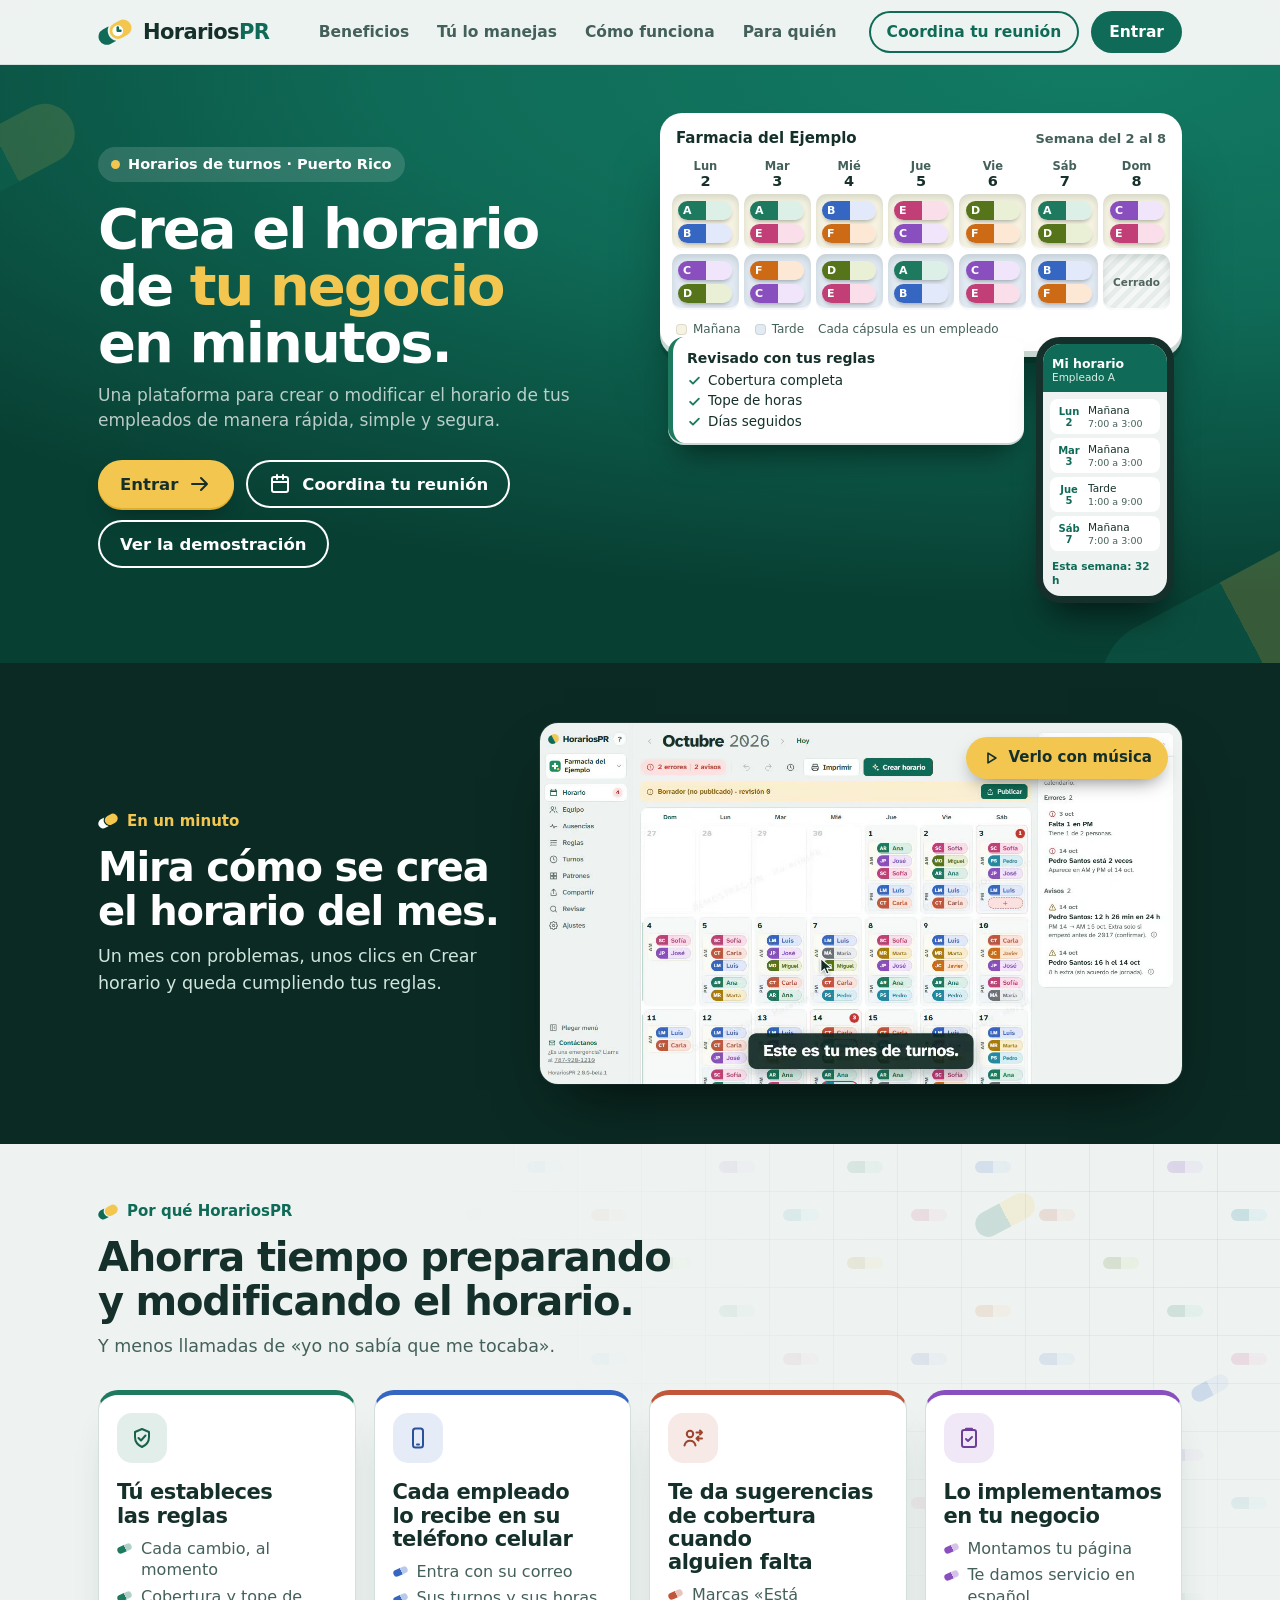
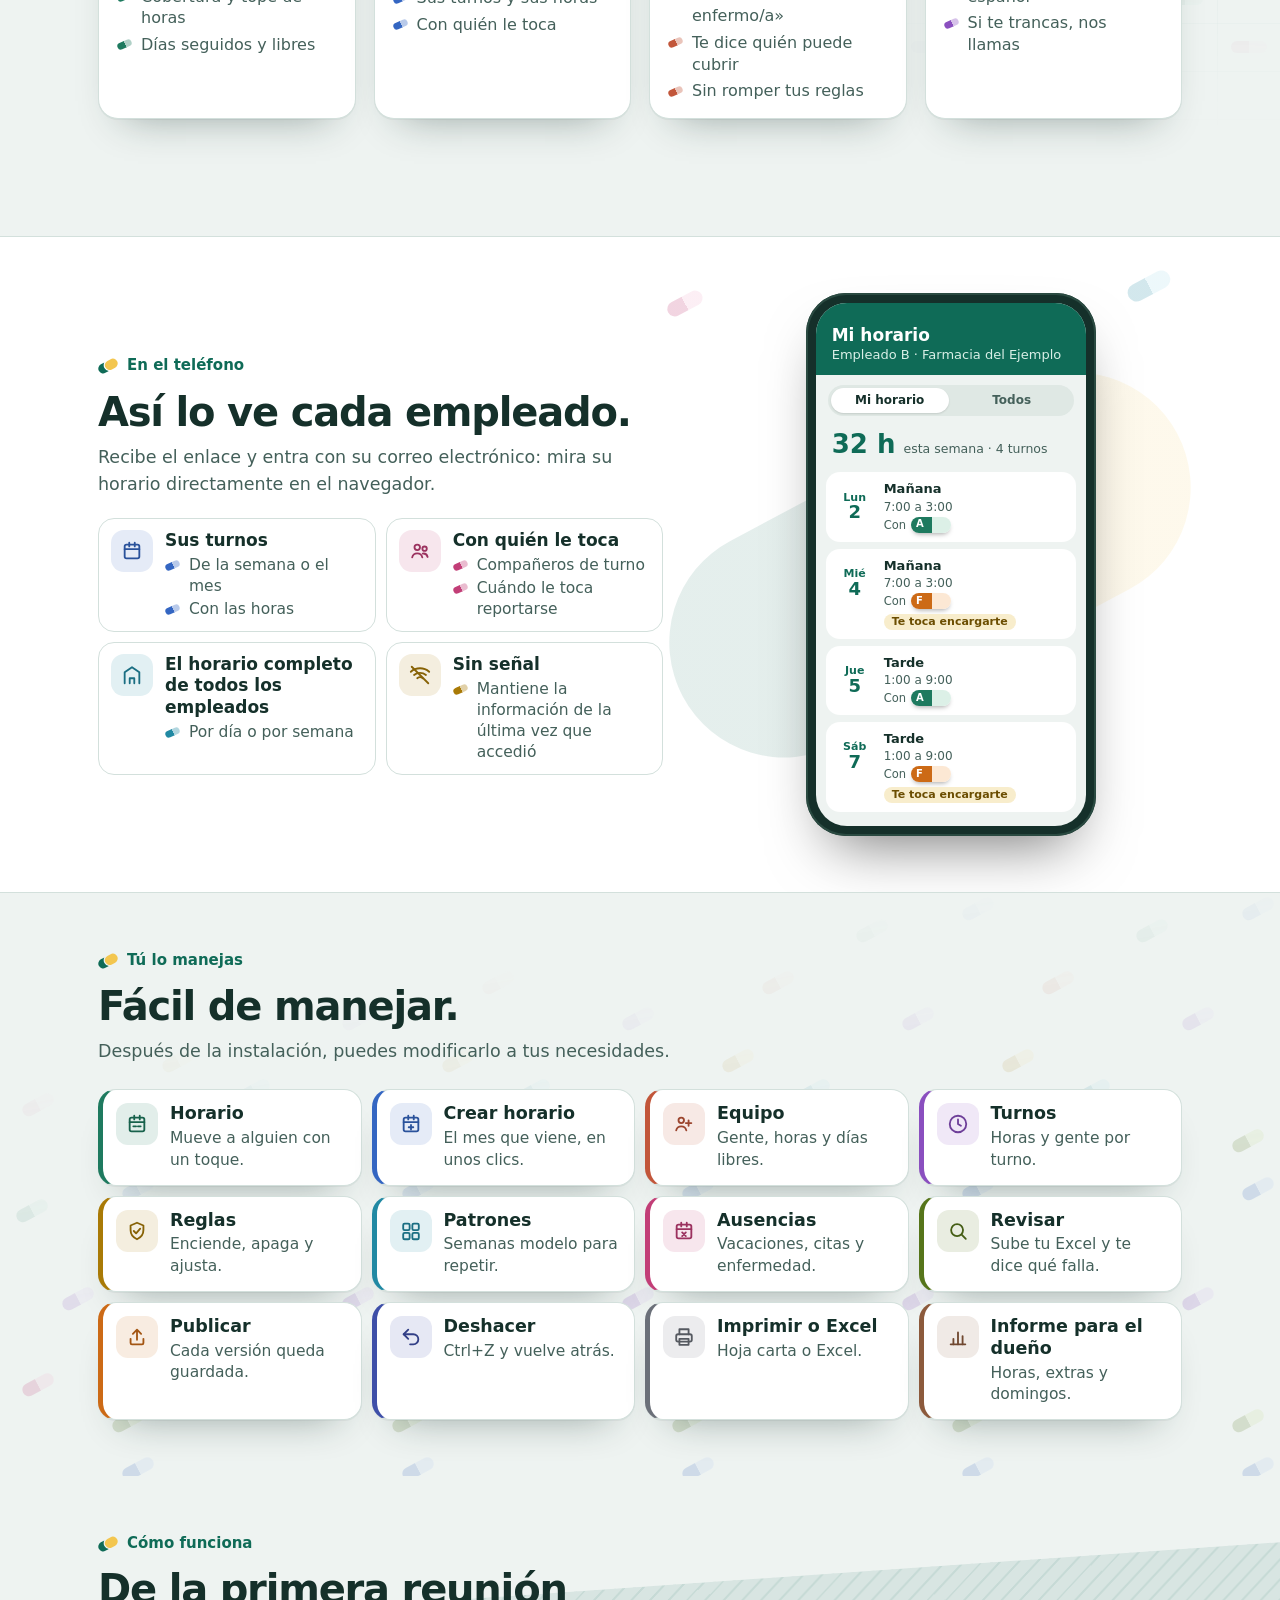
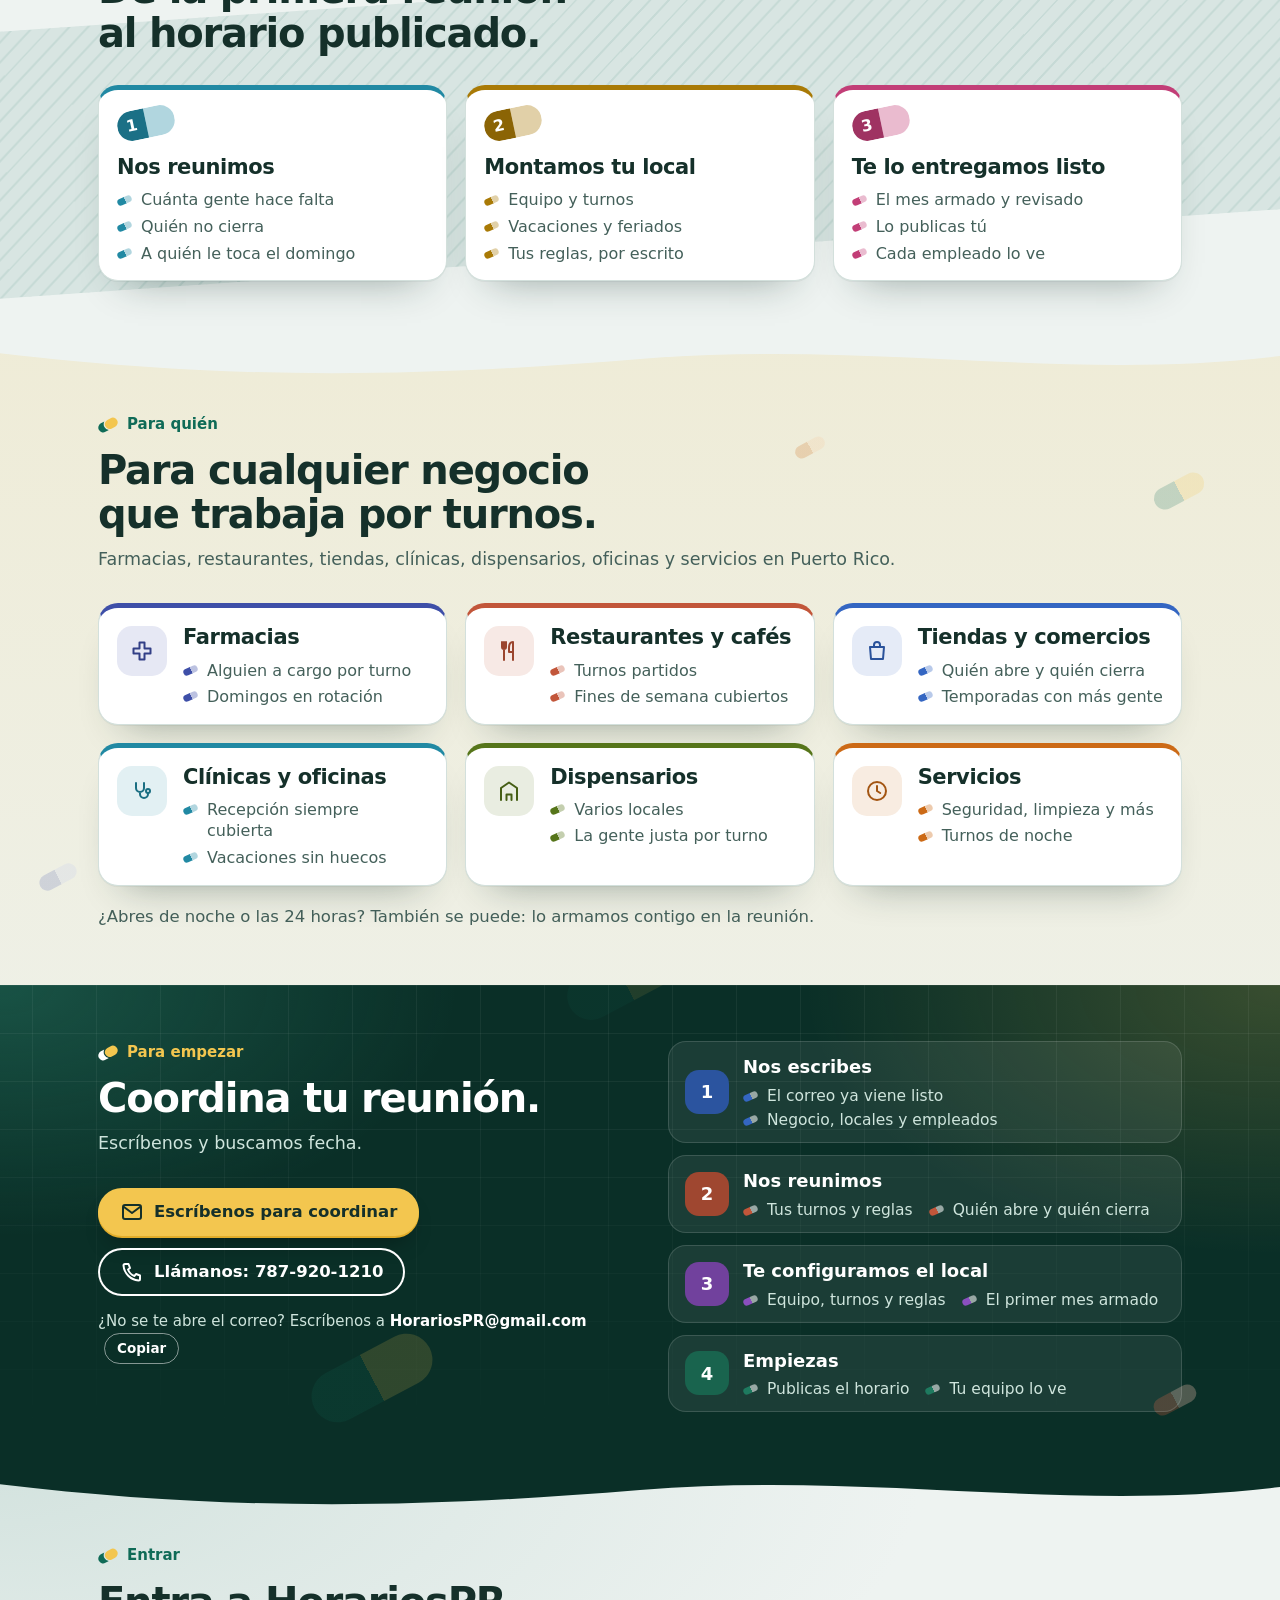
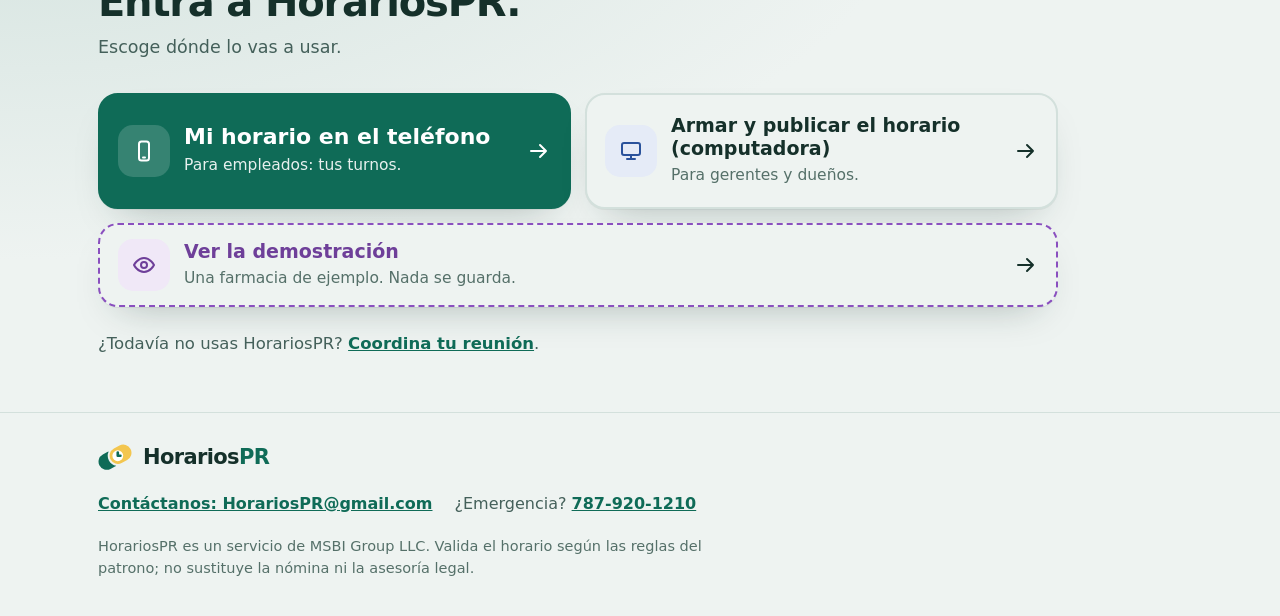
==== commit f6c88305: "Hero sin marcas" ====
--- a/index.html
+++ b/index.html
@@ -489,11 +489,6 @@
         <a class="btn btn-ghost" id="demo-hero" href="escritorio/?demo" data-escritorio>Ver la demostración</a>
         <a class="btn btn-ghost como" href="#como">Cómo funciona</a>
       </div>
-      <ul class="fine">
-        <li><svg class="i" viewBox="0 0 24 24" aria-hidden="true"><path d="M5 12.5l4.5 4.5L19 7.5"/></svg>Te ayudamos en español</li>
-        <li><svg class="i" viewBox="0 0 24 24" aria-hidden="true"><path d="M5 12.5l4.5 4.5L19 7.5"/></svg>Lo cambias cuando quieras</li>
-        <li><svg class="i" viewBox="0 0 24 24" aria-hidden="true"><path d="M5 12.5l4.5 4.5L19 7.5"/></svg>Lo publicas cuando tú digas</li>
-      </ul>
     </div>
 
     <figure class="shot">
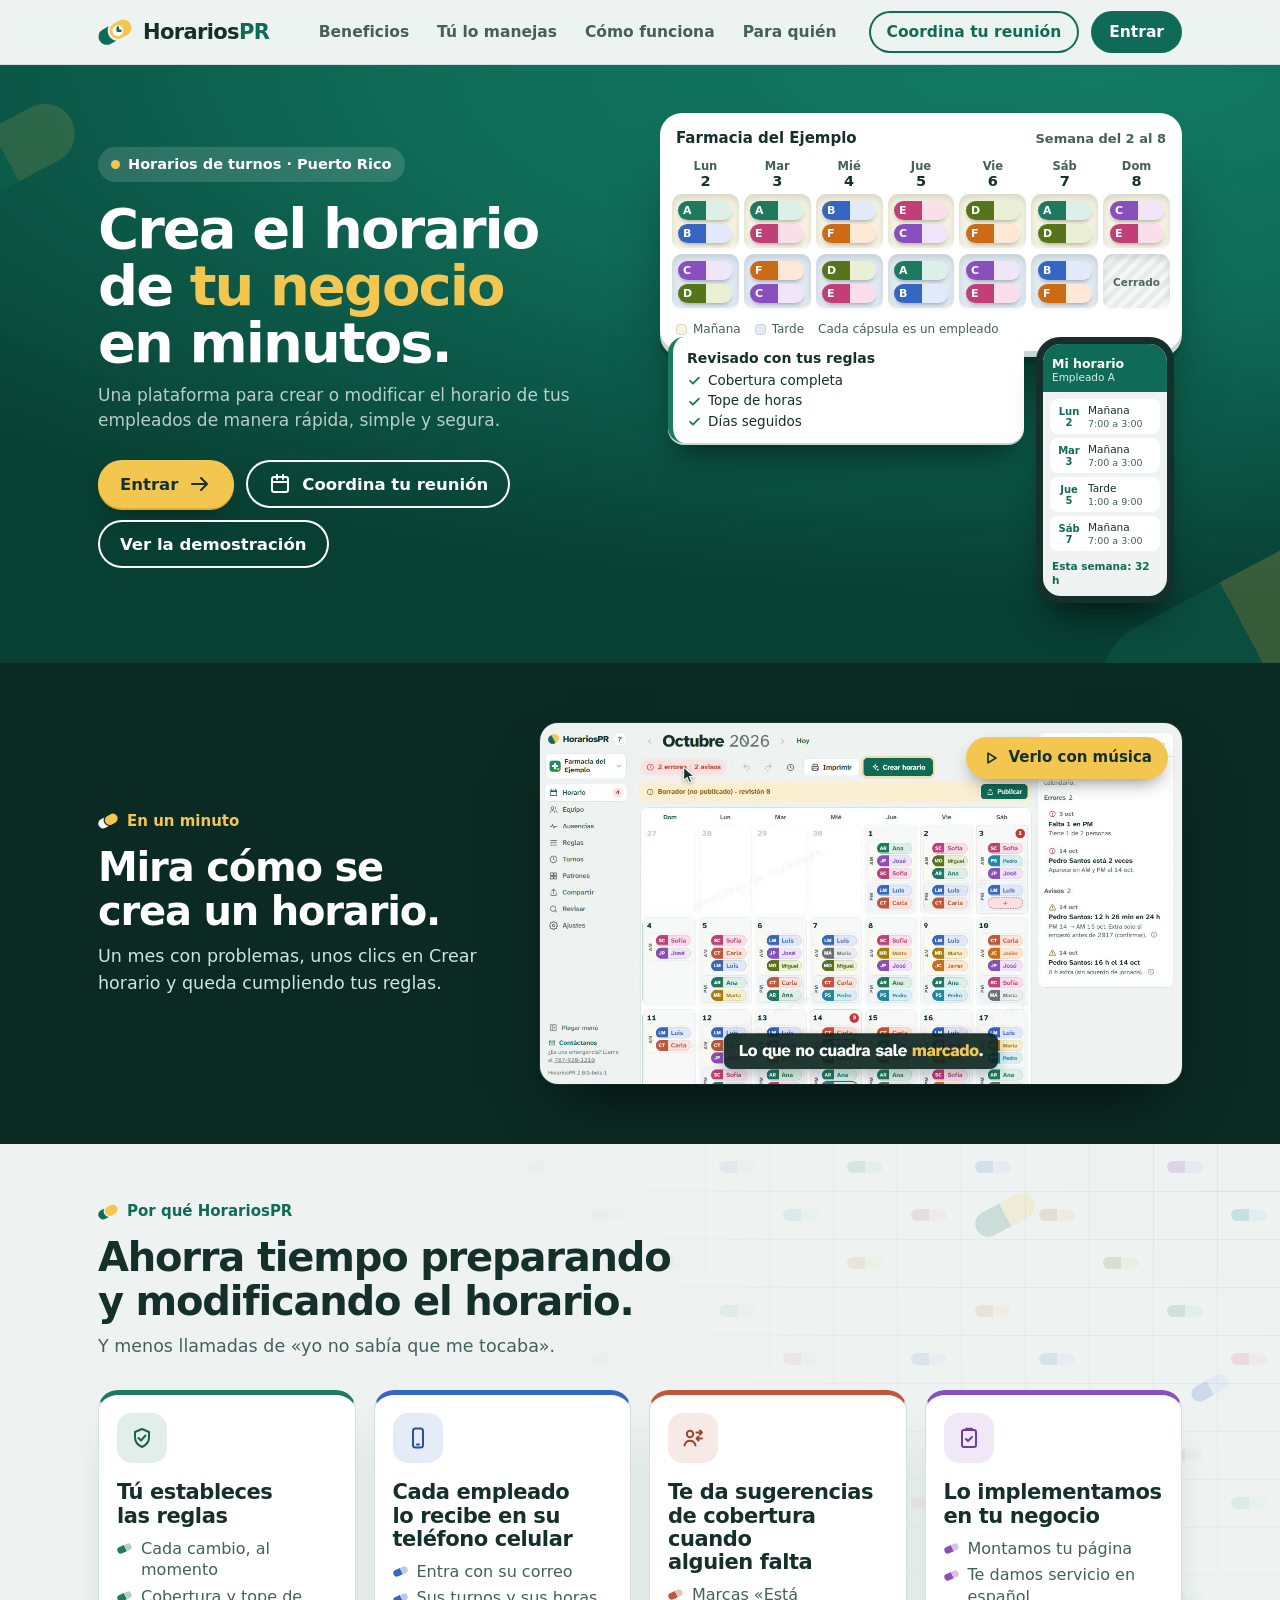
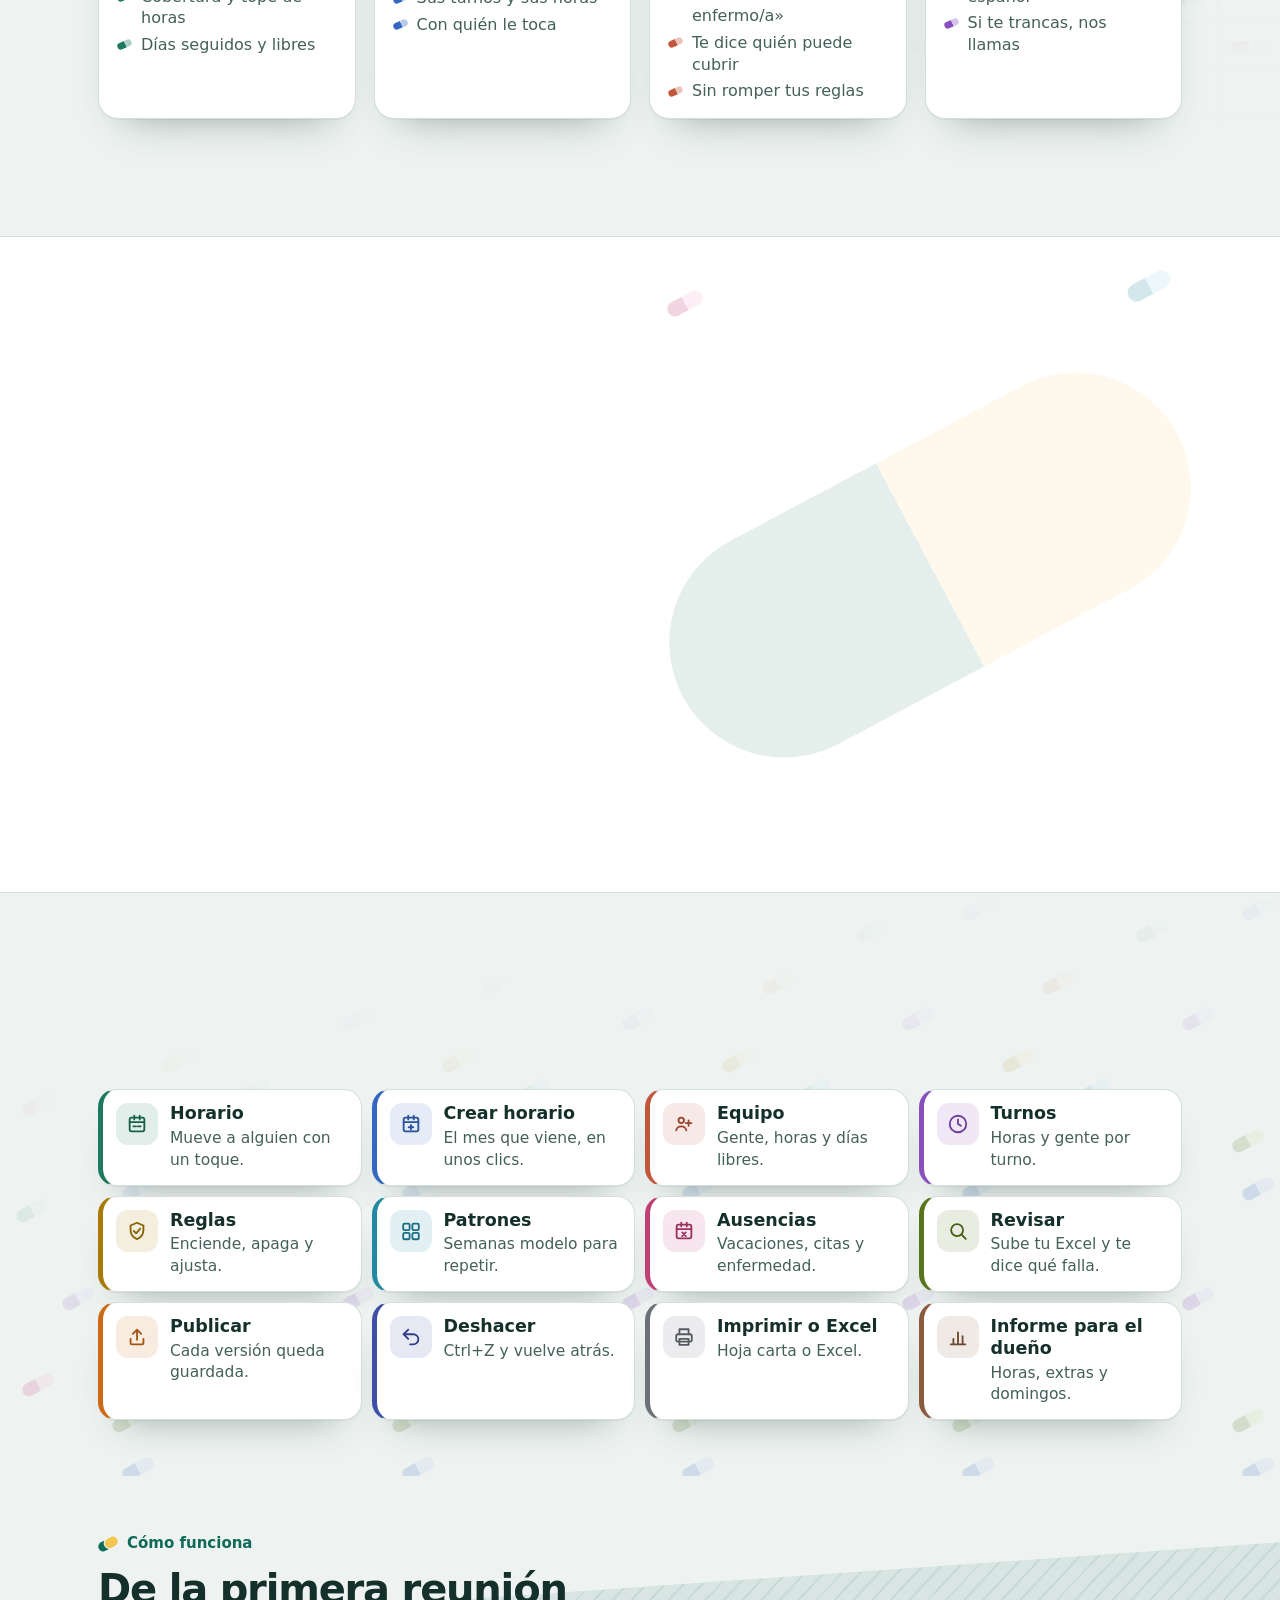
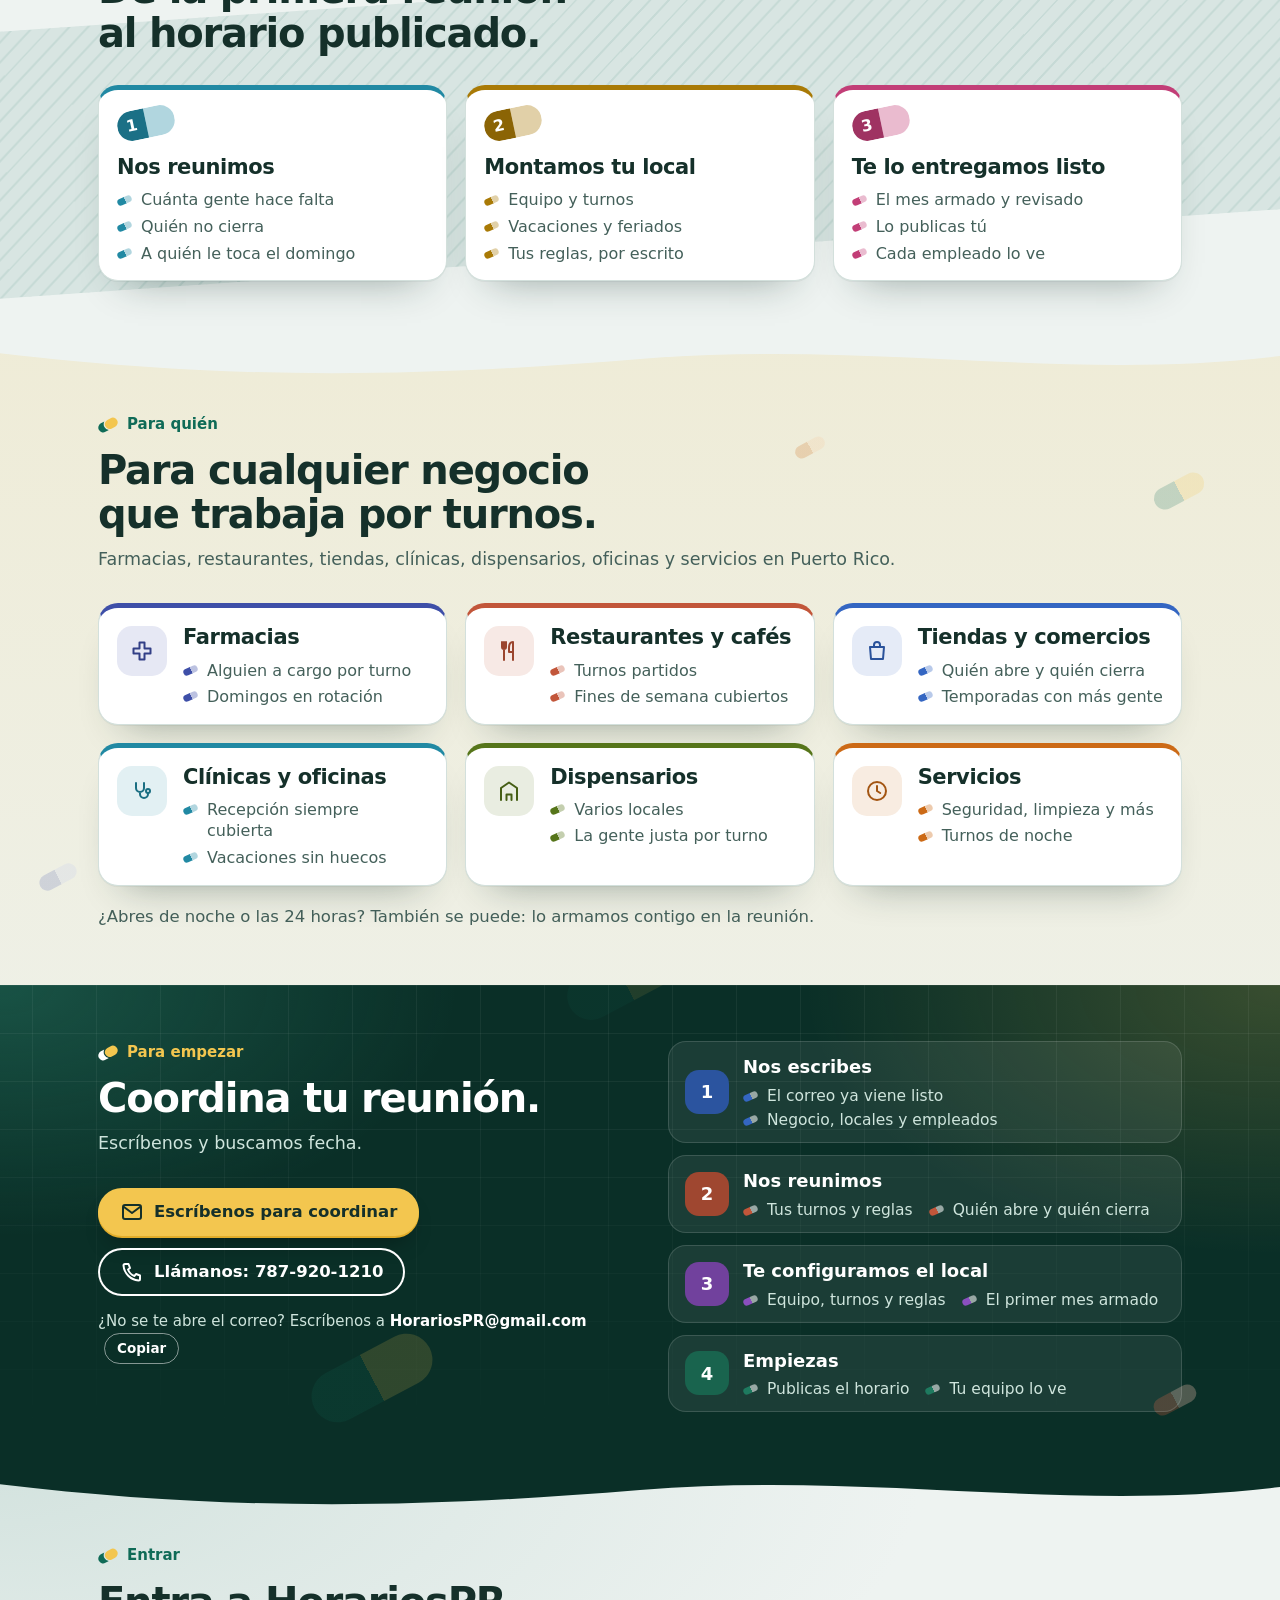
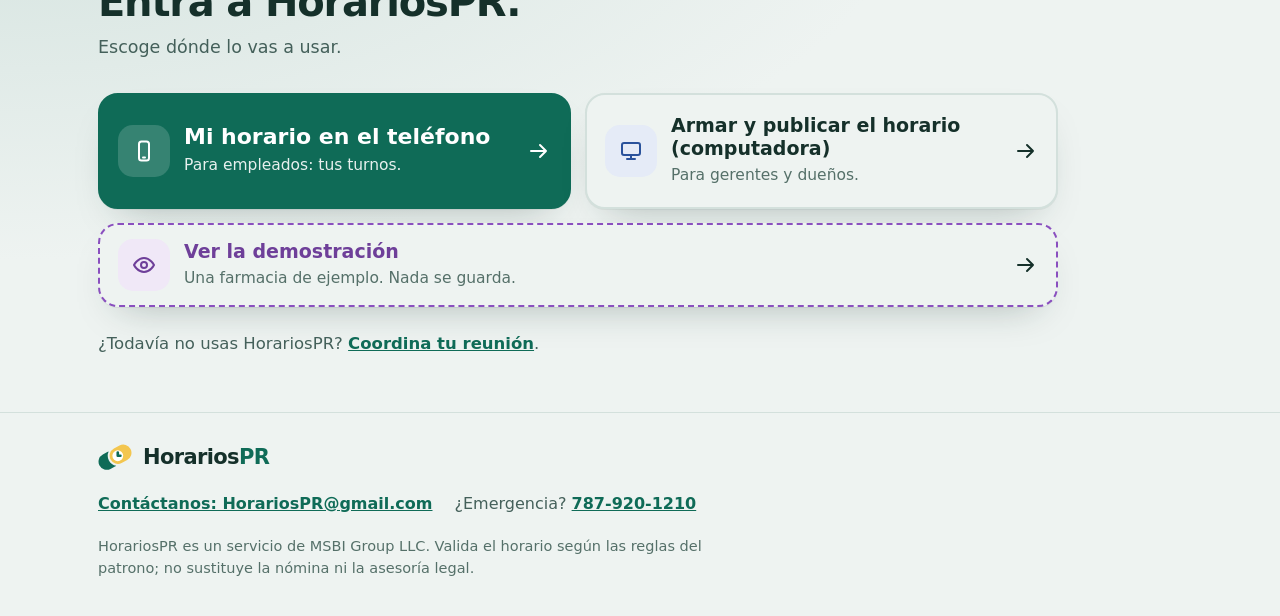
==== commit c8d588d7: "Título del video" ====
--- a/index.html
+++ b/index.html
@@ -537,7 +537,7 @@
   <div class="wrap">
     <div class="rv">
       <span class="kicker">En un minuto</span>
-      <h2 id="h-vid">Mira cómo se crea el horario del mes.</h2>
+      <h2 id="h-vid">Mira cómo se crea un horario.</h2>
       <p class="sub">Un mes con problemas, unos clics en Crear horario y queda cumpliendo tus reglas.</p>
     </div>
     <div class="marco" id="marco">
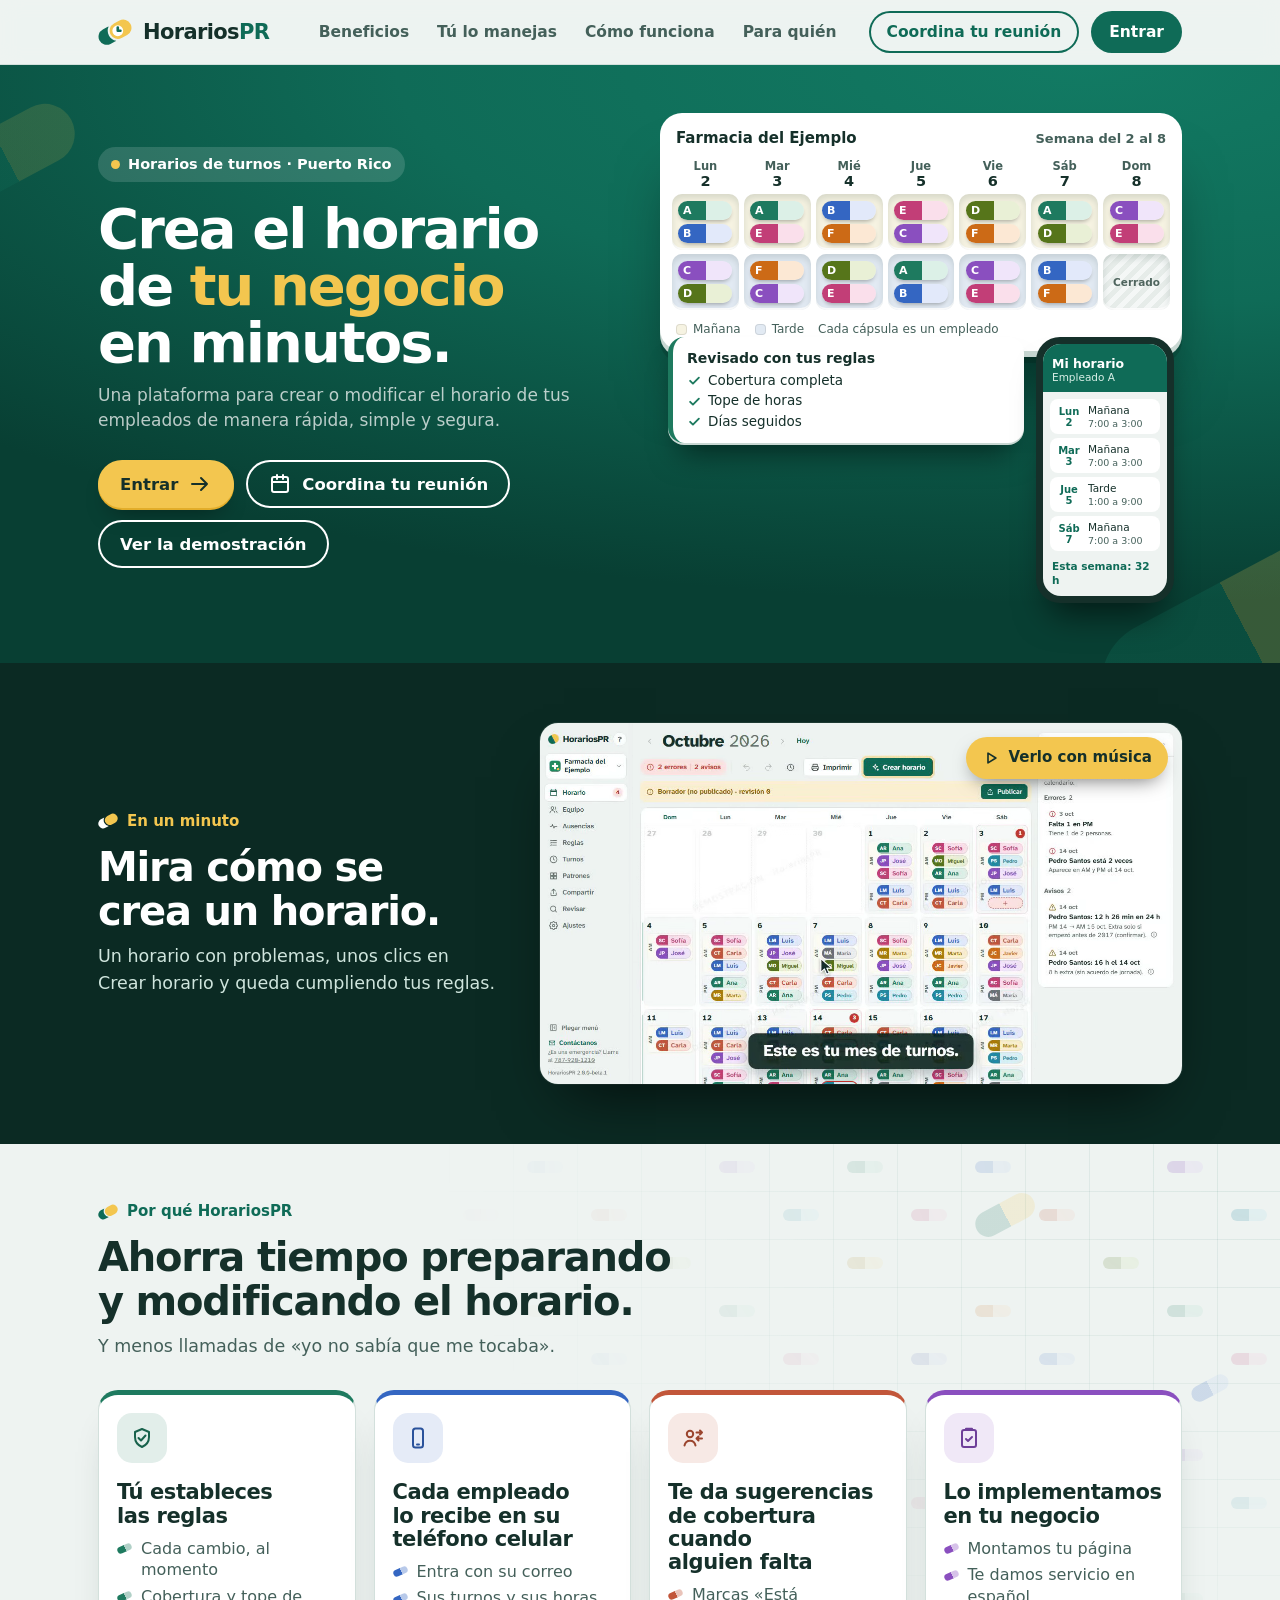
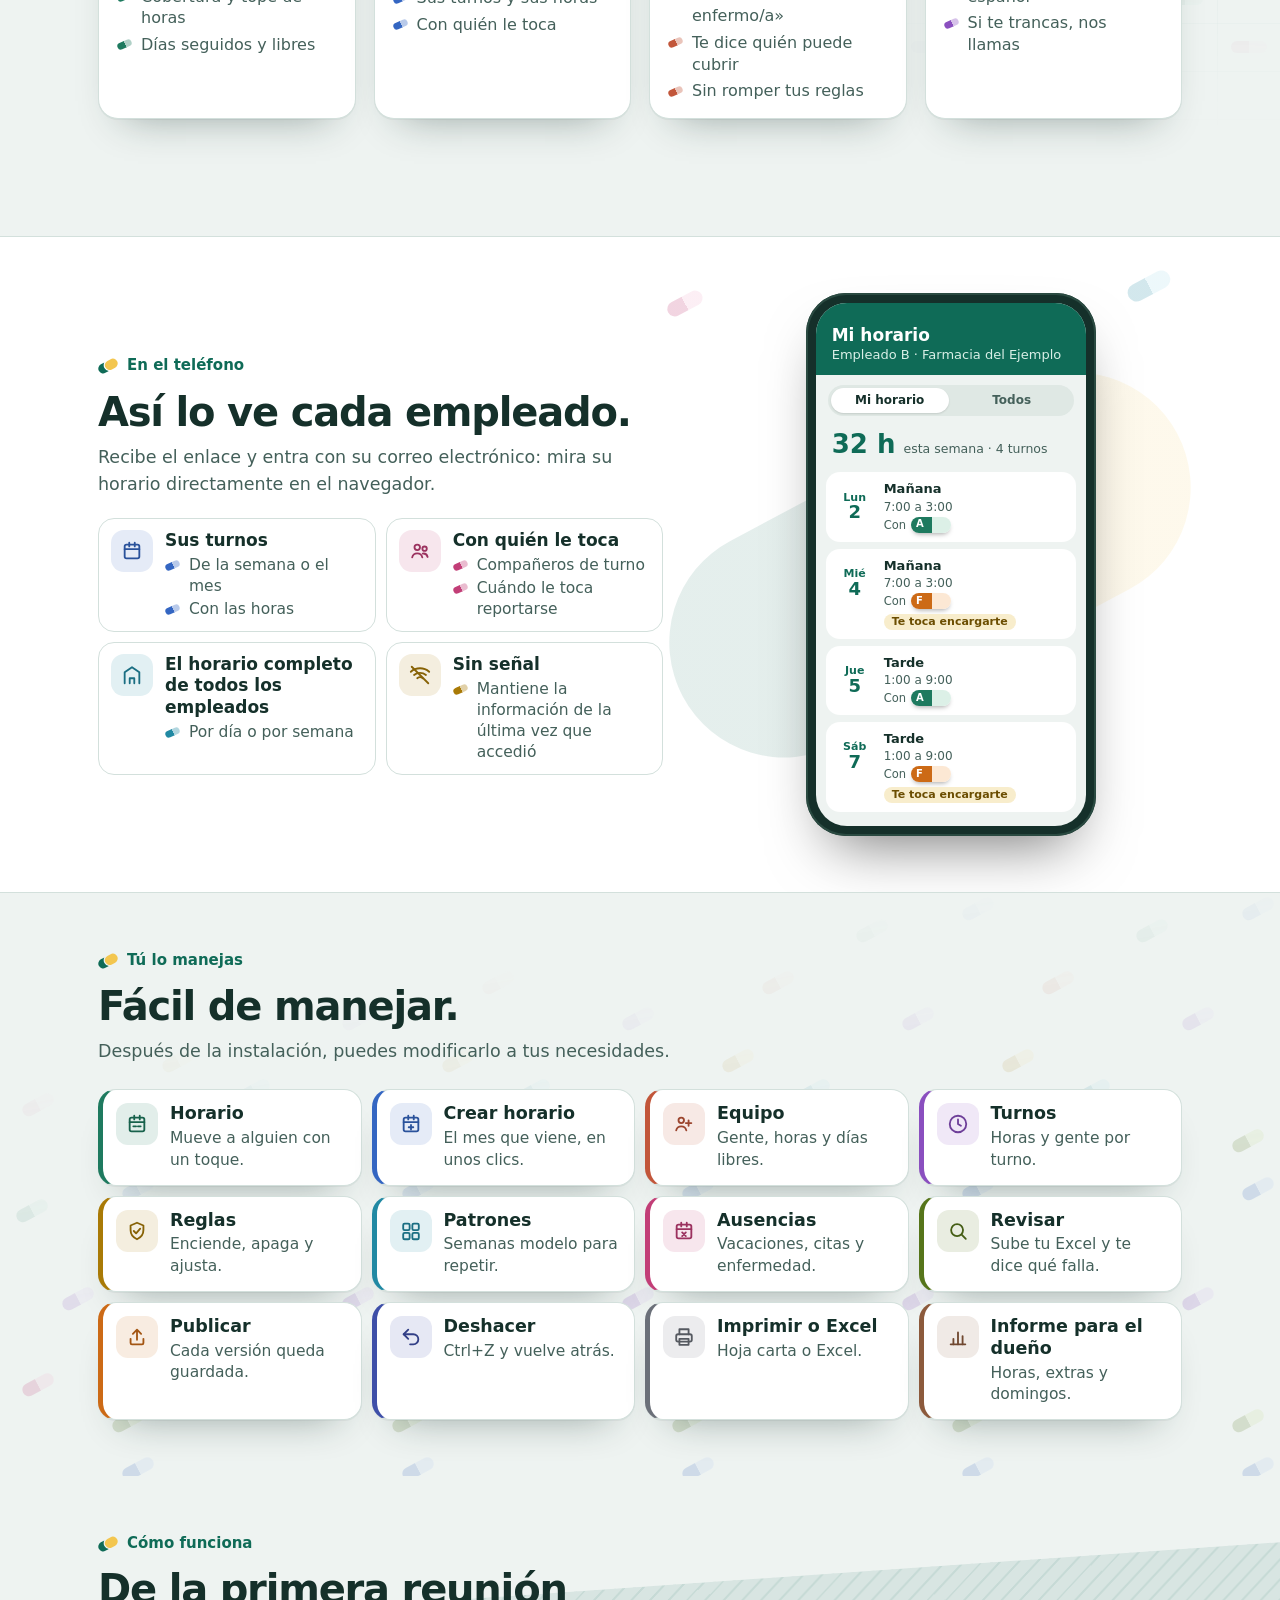
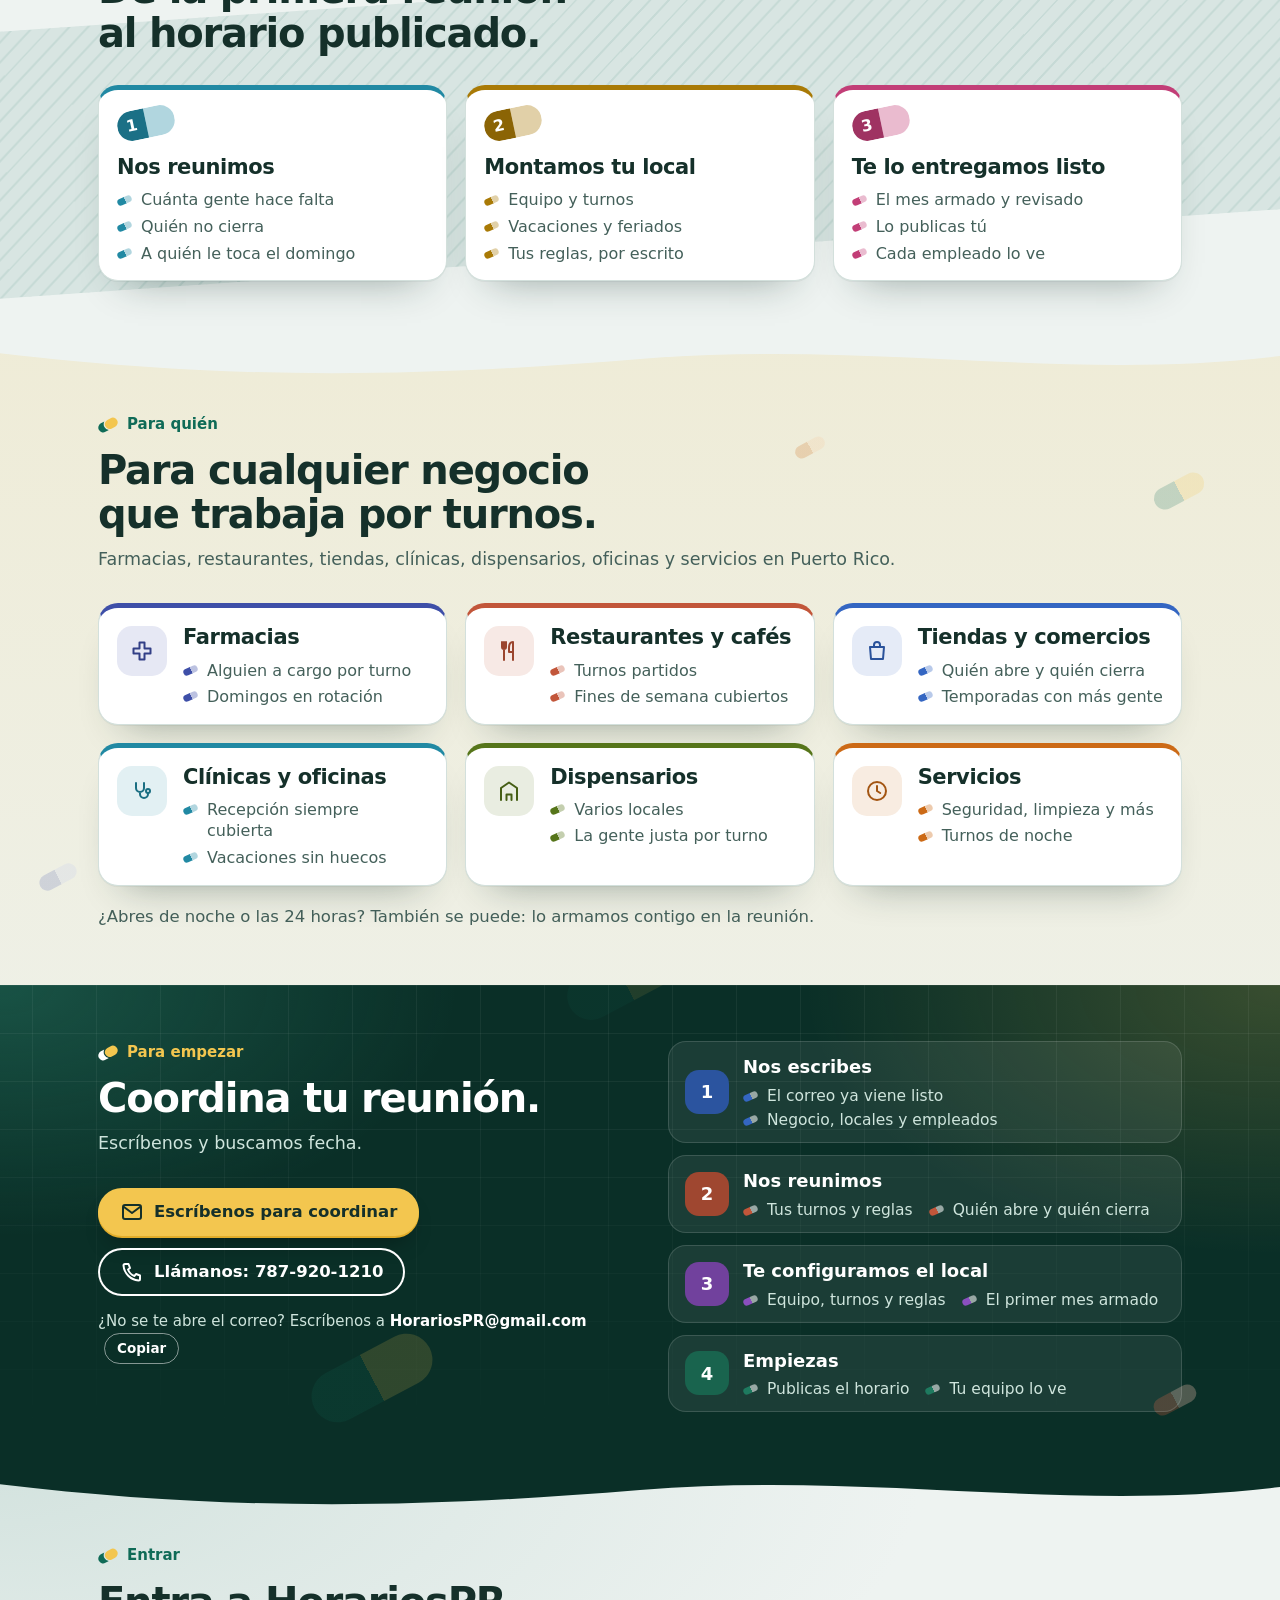
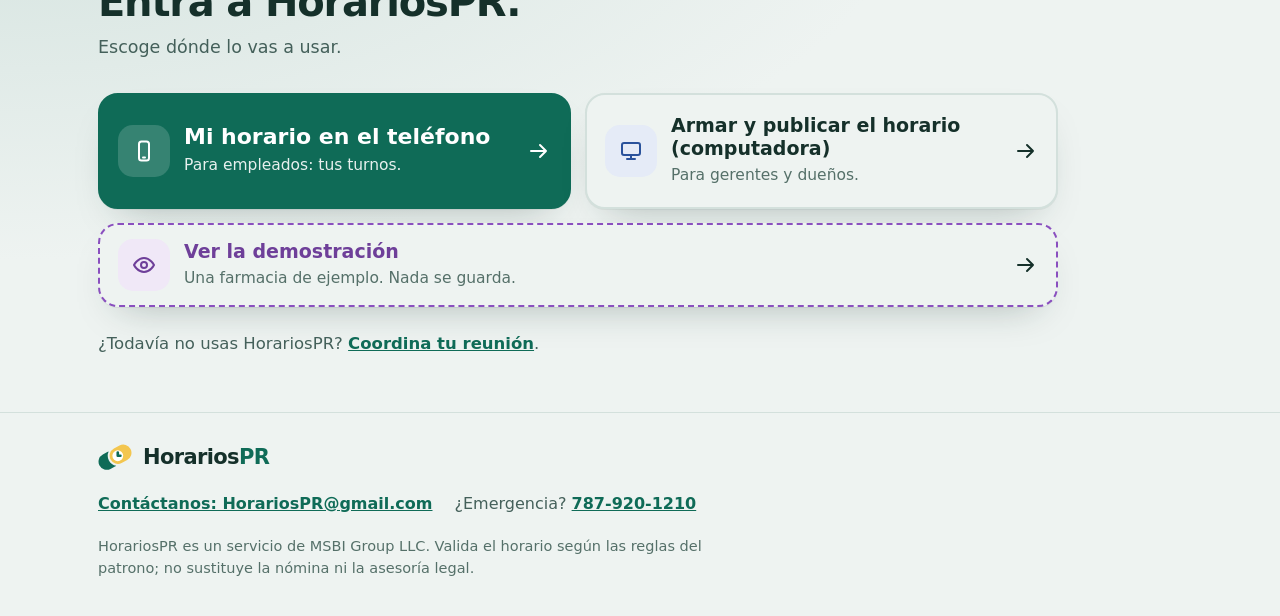
==== commit 91e568b3: "Texto del video" ====
--- a/index.html
+++ b/index.html
@@ -538,7 +538,7 @@
     <div class="rv">
       <span class="kicker">En un minuto</span>
       <h2 id="h-vid">Mira cómo se crea un horario.</h2>
-      <p class="sub">Un mes con problemas, unos clics en Crear horario y queda cumpliendo tus reglas.</p>
+      <p class="sub">Un horario con problemas, unos clics en Crear horario y queda cumpliendo tus reglas.</p>
     </div>
     <div class="marco" id="marco">
       <video id="vid" muted loop playsinline preload="none" poster="media/horariospr-poster.jpg" width="1280" height="720" aria-describedby="vid-txt">
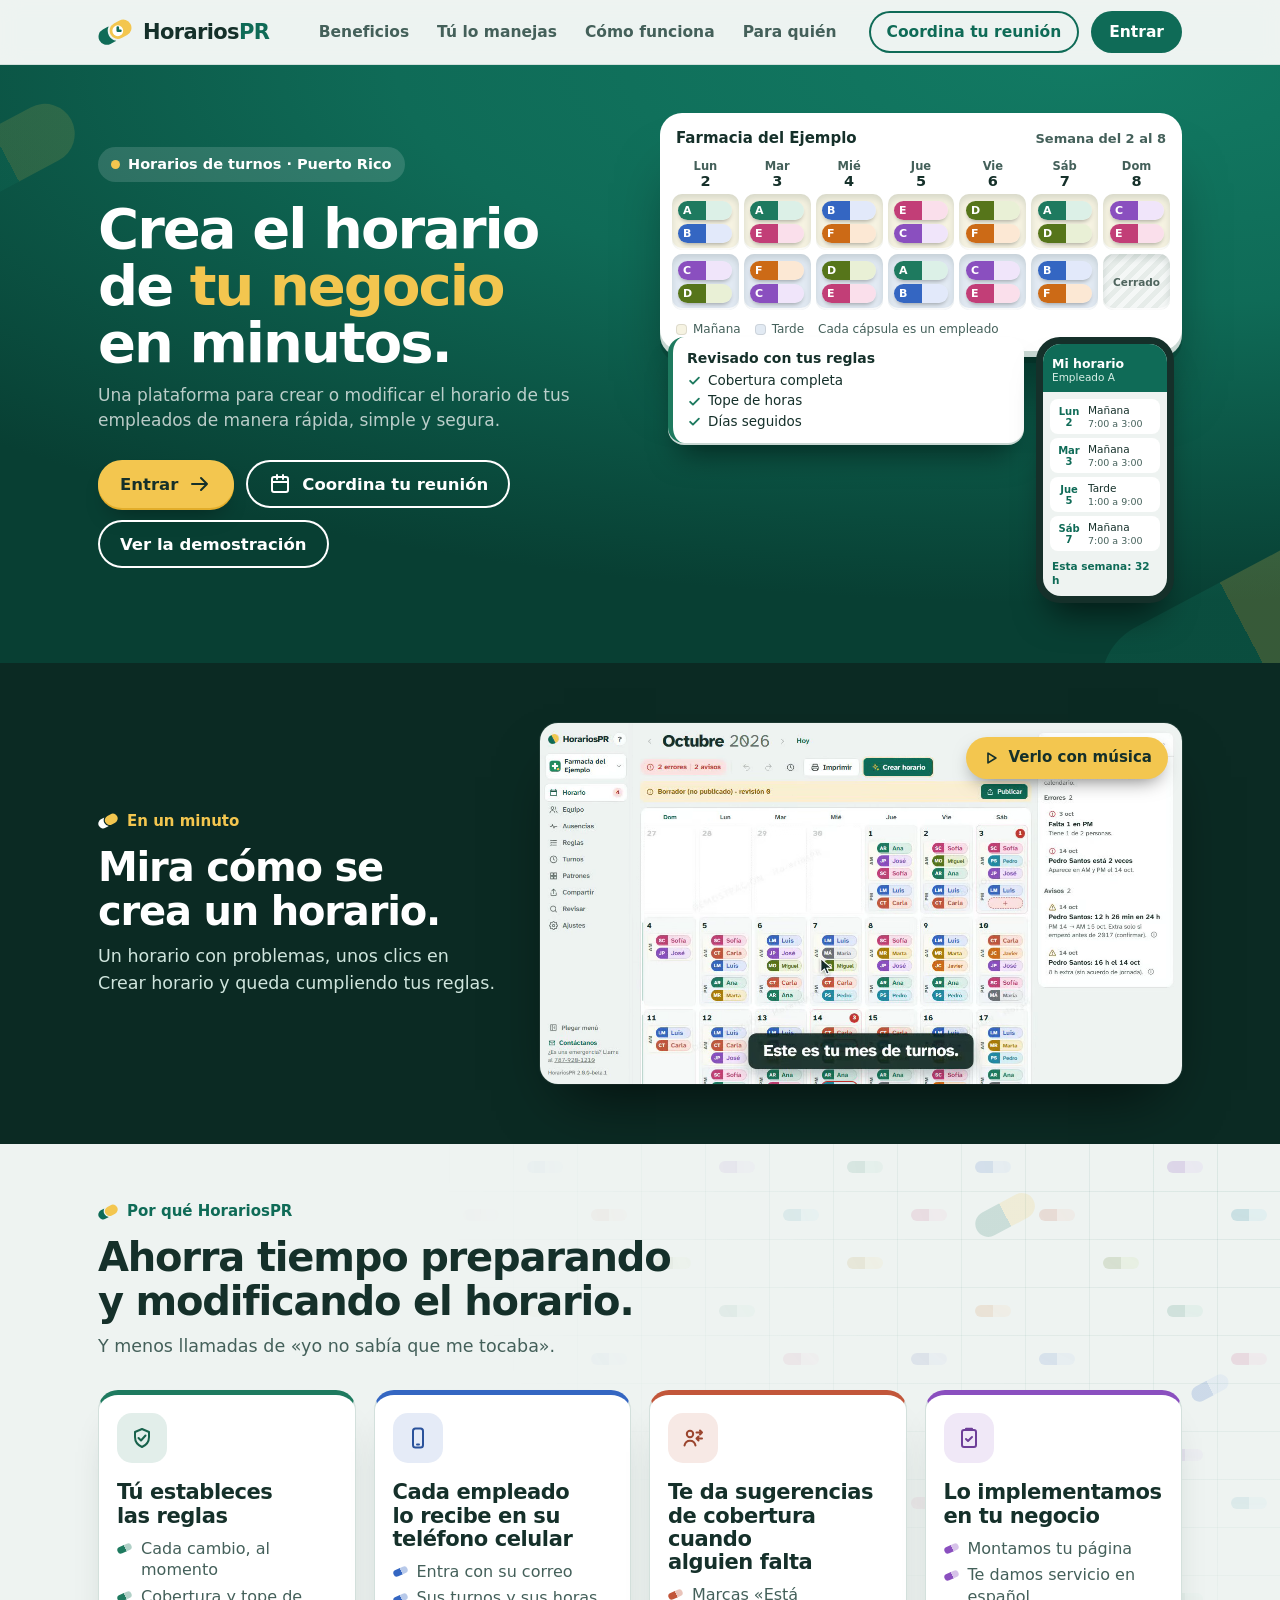
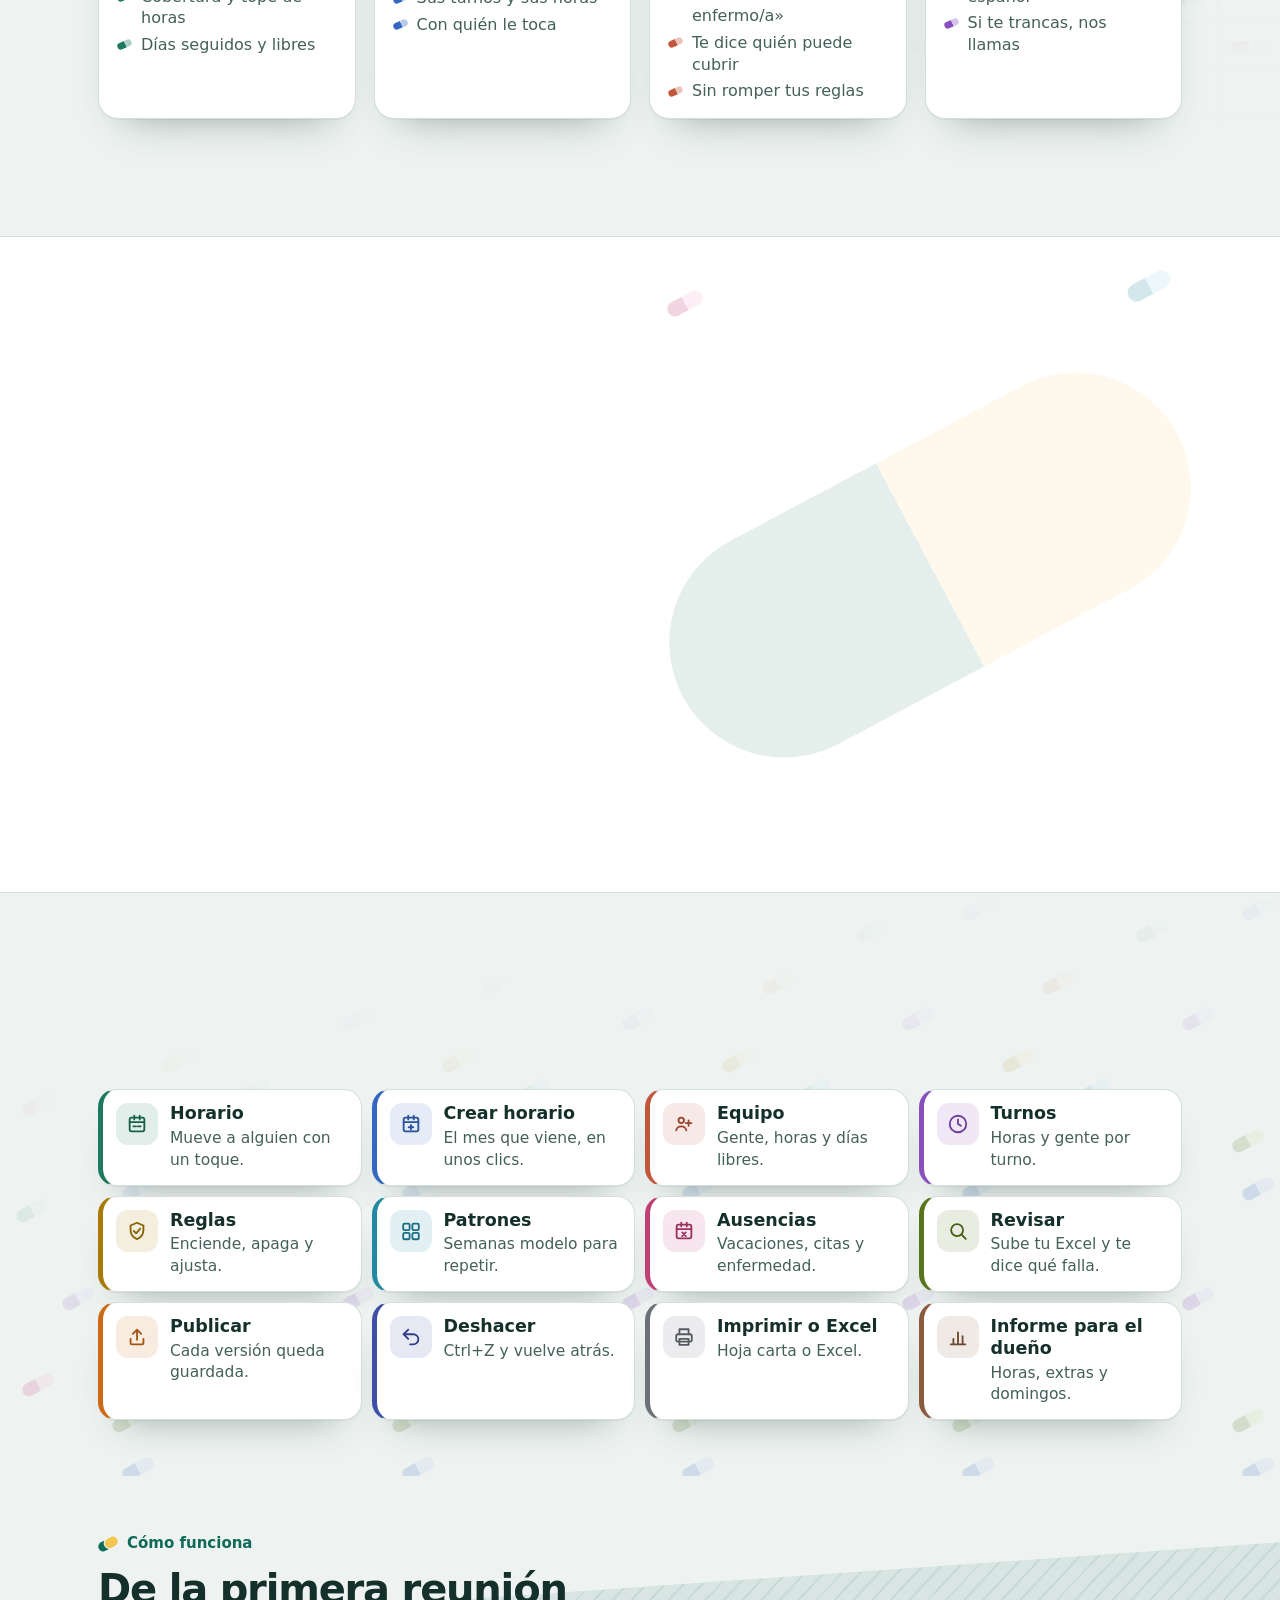
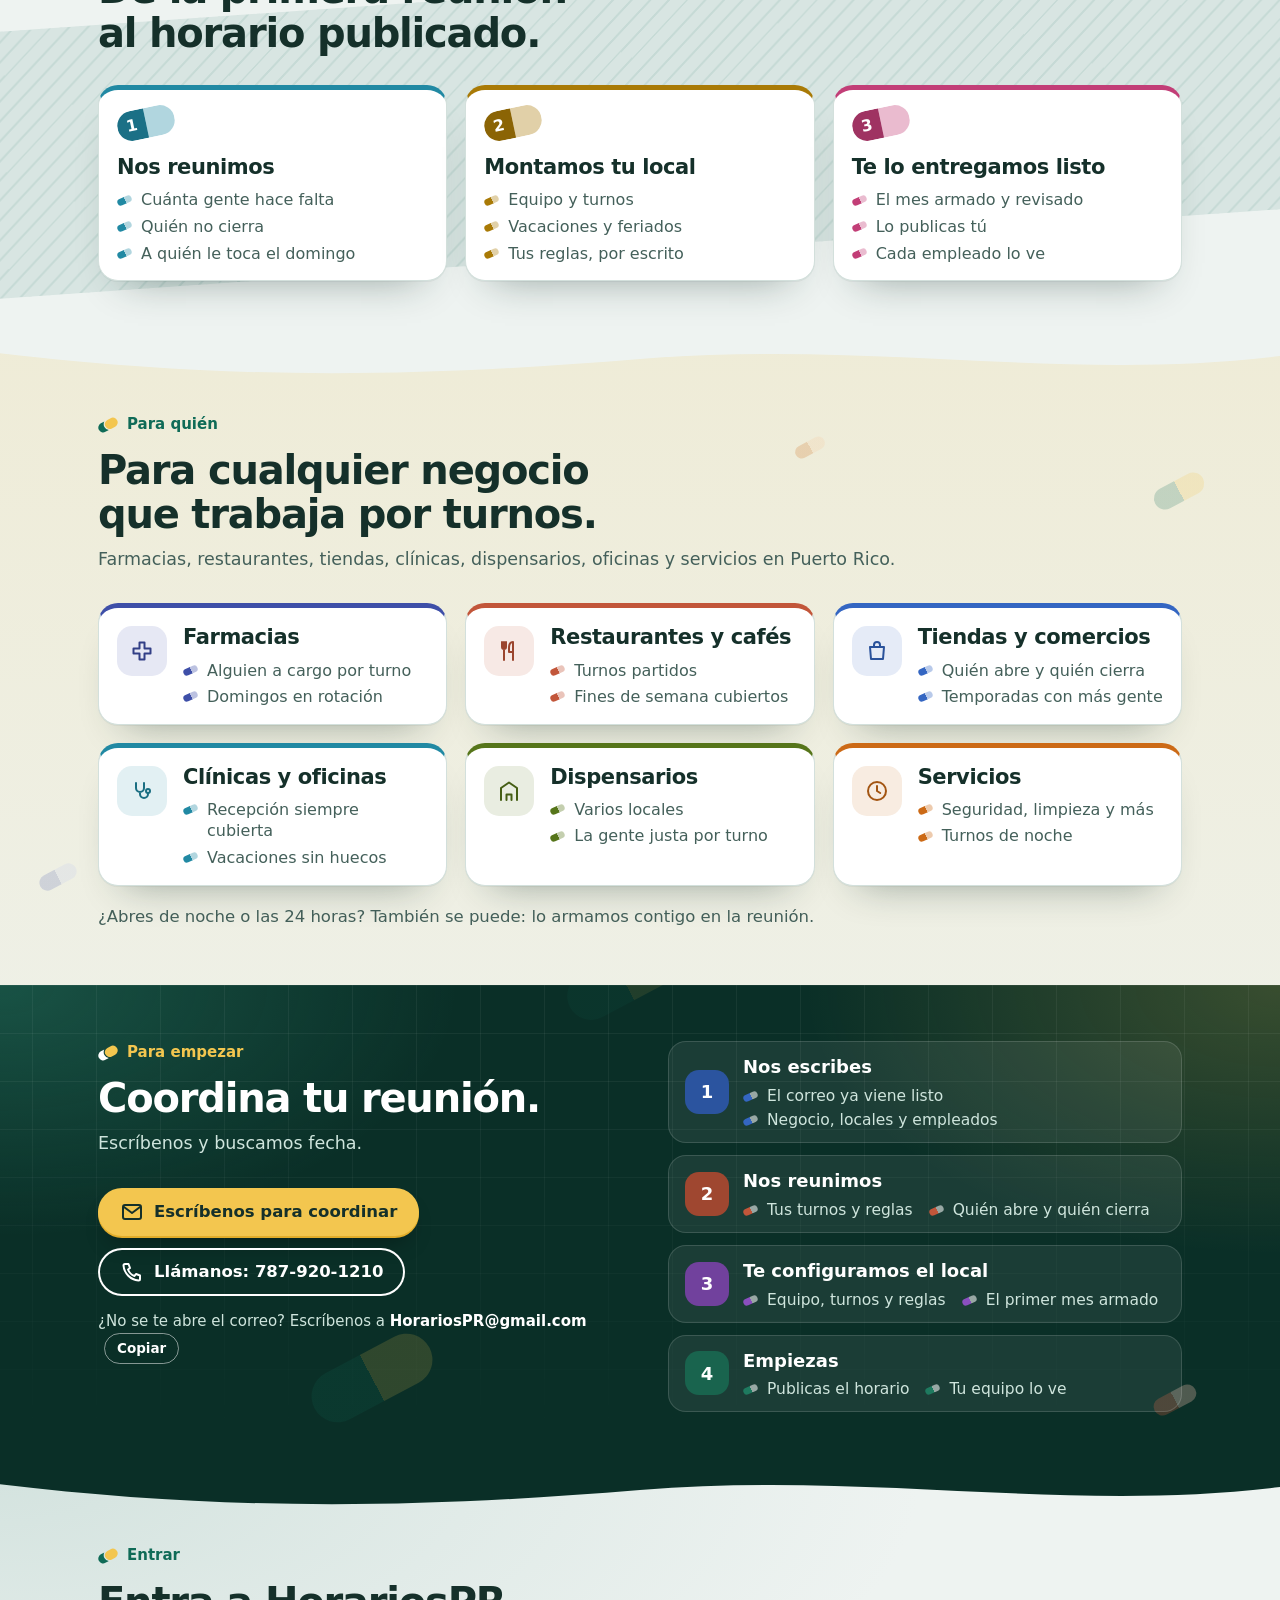
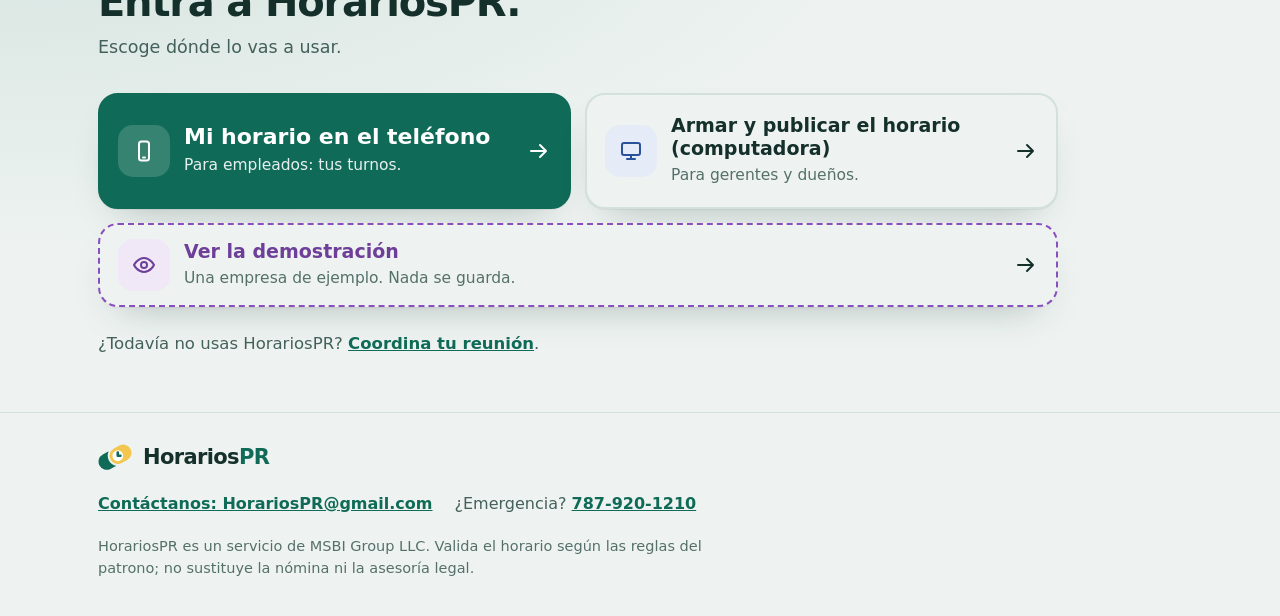
==== commit d662ce63: "Empresa de ejemplo" ====
--- a/index.html
+++ b/index.html
@@ -24,12 +24,12 @@
 <meta property="og:image" content="https://fernandovazq.github.io/horariospr-app/media/horariospr-poster.jpg">
 <meta property="og:image:width" content="1280">
 <meta property="og:image:height" content="720">
-<meta property="og:image:alt" content="El horario del mes de una farmacia de ejemplo en HorariosPR, con cada empleado como una cápsula de color">
+<meta property="og:image:alt" content="El horario del mes de una empresa de ejemplo en HorariosPR, con cada empleado como una cápsula de color">
 <meta name="twitter:card" content="summary_large_image">
 <meta name="twitter:title" content="HorariosPR · Horarios de turnos para tu negocio en Puerto Rico">
 <meta name="twitter:description" content="HorariosPR arma y revisa el horario de turnos de tu negocio en Puerto Rico: farmacias, restaurantes, tiendas, clínicas y más. Cada empleado lo ve en su teléfono.">
 <meta name="twitter:image" content="https://fernandovazq.github.io/horariospr-app/media/horariospr-poster.jpg">
-<meta name="twitter:image:alt" content="El horario del mes de una farmacia de ejemplo en HorariosPR">
+<meta name="twitter:image:alt" content="El horario del mes de una empresa de ejemplo en HorariosPR">
 <script type="application/ld+json">
 {
   "@context": "https://schema.org",
@@ -744,7 +744,7 @@
     <div class="doors">
       <a class="door main" id="tel" href="movil.html"><span class="ic" aria-hidden="true"><svg class="i" viewBox="0 0 24 24"><rect x="7" y="2.5" width="10" height="19" rx="2.5"/><path d="M11 18.5h2"/></svg></span><span><b>Mi horario en el teléfono</b><span>Para empleados: tus turnos.</span></span><svg class="i go" viewBox="0 0 24 24" aria-hidden="true"><path d="M4 12h15M13 6l6 6-6 6"/></svg></a>
       <a class="door acc k-azul" id="pc" href="escritorio/" data-escritorio><span class="ic" aria-hidden="true"><svg class="i" viewBox="0 0 24 24"><rect x="3" y="4" width="18" height="12" rx="2"/><path d="M8 20h8M12 16v4"/></svg></span><span><b>Armar y publicar el horario (computadora)</b><span>Para gerentes y dueños.</span></span><svg class="i go" viewBox="0 0 24 24" aria-hidden="true"><path d="M4 12h15M13 6l6 6-6 6"/></svg></a>
-      <a class="door demo acc k-morado" id="demo" href="escritorio/?demo" data-escritorio><span class="ic" aria-hidden="true"><svg class="i" viewBox="0 0 24 24"><path d="M2 12s3.6-7 10-7 10 7 10 7-3.6 7-10 7S2 12 2 12Z"/><circle cx="12" cy="12" r="3"/></svg></span><span><b>Ver la demostración</b><span>Una farmacia de ejemplo. Nada se guarda.</span></span><svg class="i go" viewBox="0 0 24 24" aria-hidden="true"><path d="M4 12h15M13 6l6 6-6 6"/></svg></a>
+      <a class="door demo acc k-morado" id="demo" href="escritorio/?demo" data-escritorio><span class="ic" aria-hidden="true"><svg class="i" viewBox="0 0 24 24"><path d="M2 12s3.6-7 10-7 10 7 10 7-3.6 7-10 7S2 12 2 12Z"/><circle cx="12" cy="12" r="3"/></svg></span><span><b>Ver la demostración</b><span>Una empresa de ejemplo. Nada se guarda.</span></span><svg class="i go" viewBox="0 0 24 24" aria-hidden="true"><path d="M4 12h15M13 6l6 6-6 6"/></svg></a>
     </div>
     <p class="nuevo">¿Todavía no usas HorariosPR? <a href="#reunion">Coordina tu reunión</a>.</p>
   </div>
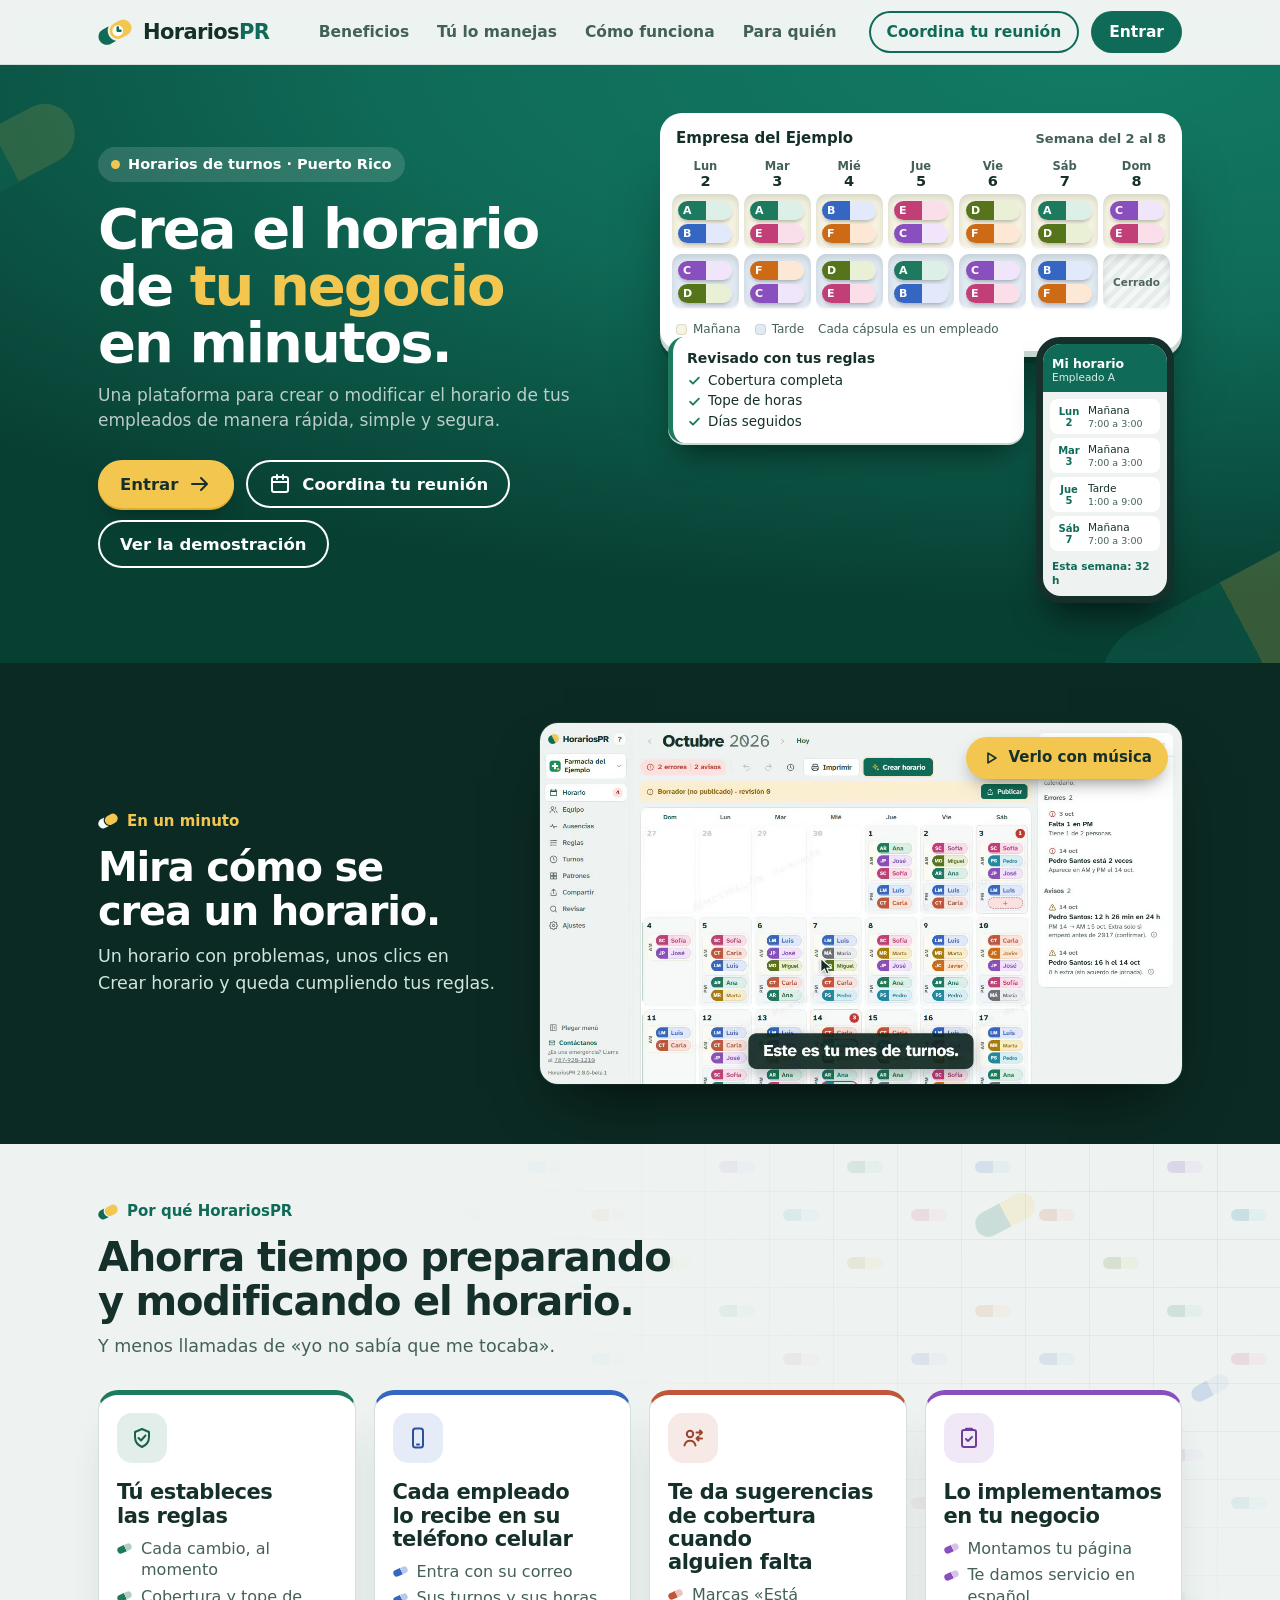
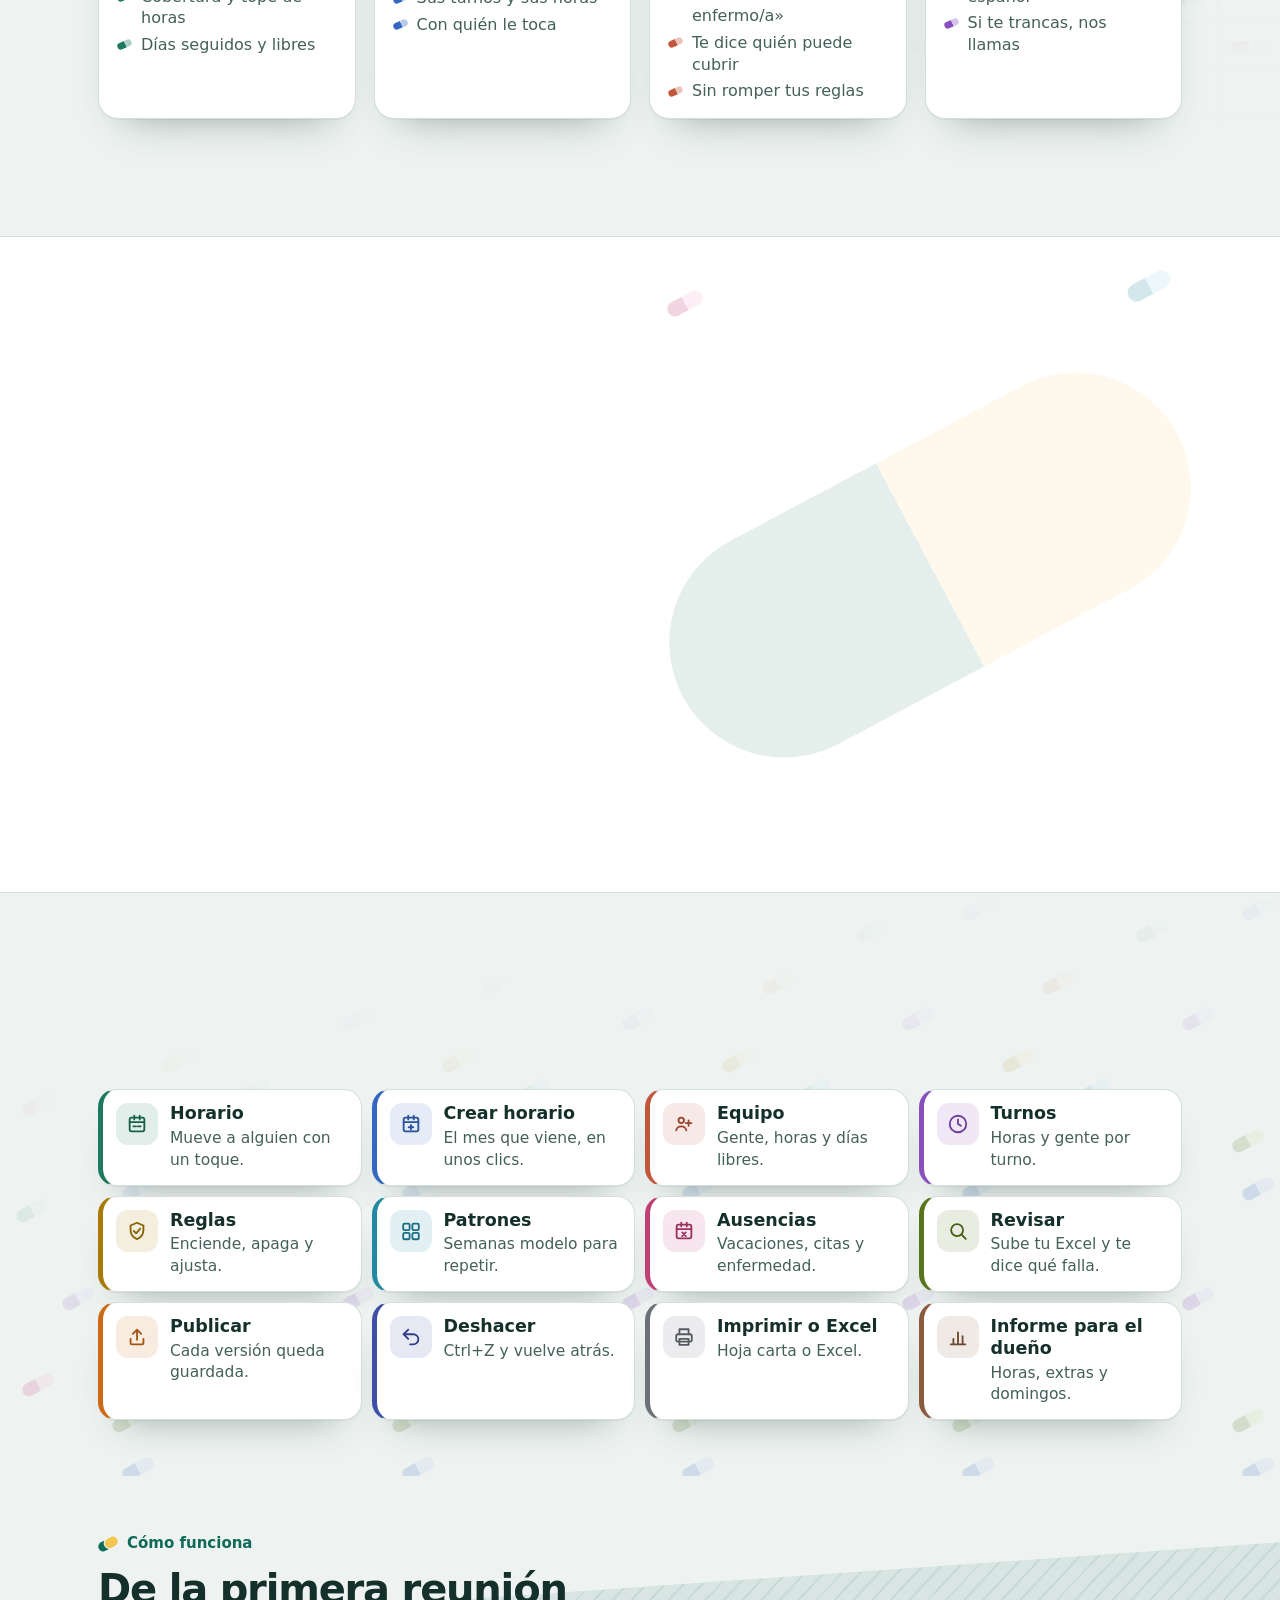
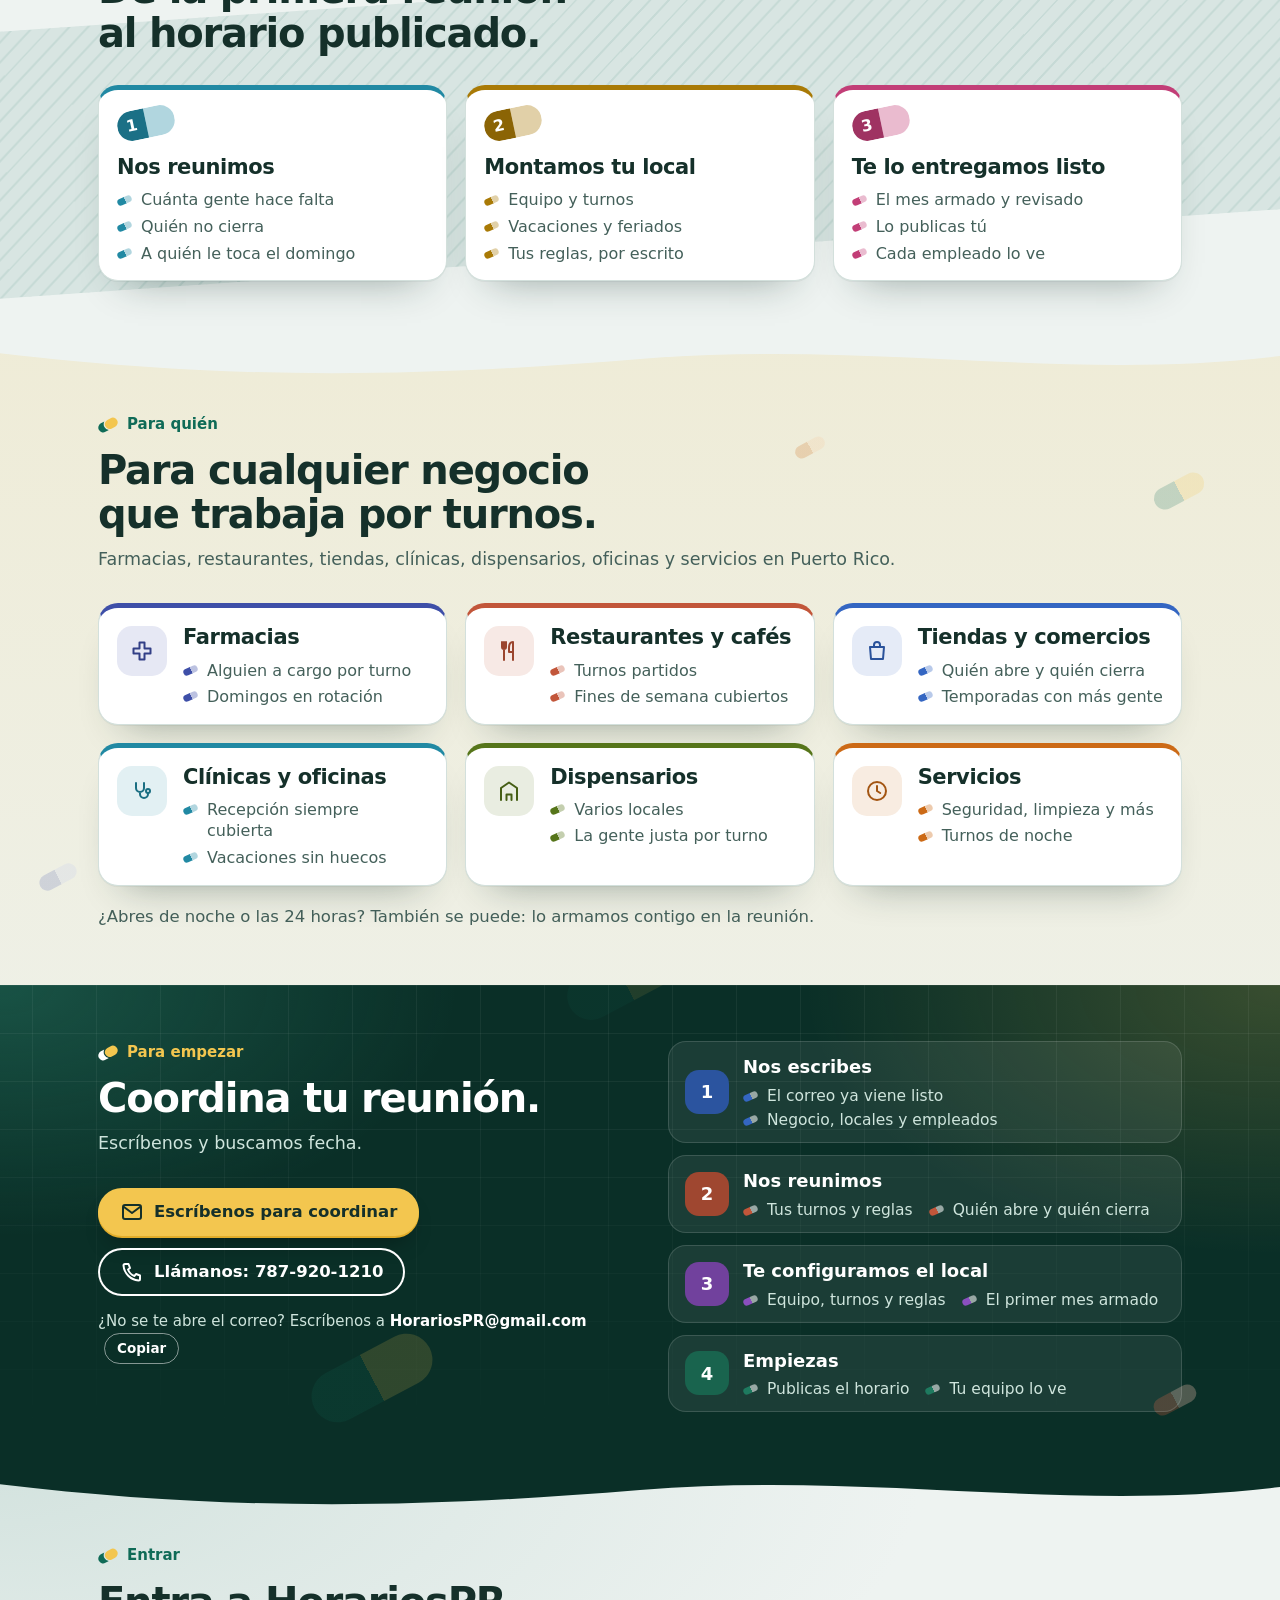
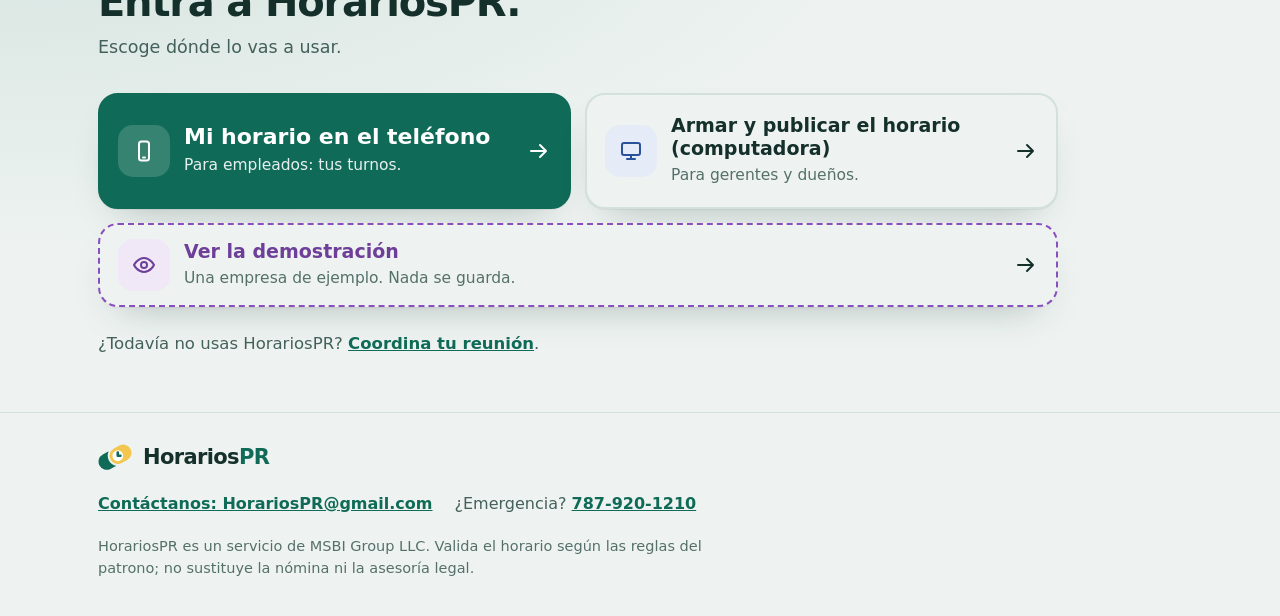
==== commit c88a7274: "Empresa del Ejemplo y puestos" ====
--- a/index.html
+++ b/index.html
@@ -1,7 +1,7 @@
 <!doctype html>
 <!-- La portada del sitio (dist-sitio/index.html). La copia scripts/sitio.mjs; sin --con-escritorio quita cada línea que lleve la marca de escritorio. -->
 <!-- Por eso cada enlace a escritorio/ va entero en UNA línea, y la página se ve bien sin ellos. Nada se carga de fuera (GitHub Pages, sin cabeceras). -->
-<!-- Todos los nombres del dibujo son inventados (Farmacia del Ejemplo, Empleado A…F). Nunca datos de clientes. -->
+<!-- Todos los nombres del dibujo son inventados (Empresa del Ejemplo, Empleado A…F). Nunca datos de clientes. -->
 <!-- Cada promesa sale de lo que la app hace hoy. Lo planificado lleva la etiqueta "Próximamente" (ORDENES 9, 11 y 13). -->
 <!-- Movimiento: solo si corre el JavaScript del final y el sistema no pide menos movimiento (html.anim). Sin JS, todo se ve quieto. -->
 <html lang="es-PR">
@@ -492,10 +492,10 @@
     </div>
 
     <figure class="shot">
-      <figcaption class="sr">Dibujo de ejemplo con datos inventados: la semana de la Farmacia del Ejemplo, con cada empleado como una cápsula en su turno de mañana o de tarde; una nota que dice que el horario cumple con la cobertura completa, el tope de horas y los días seguidos; y un teléfono con los turnos de la semana del Empleado A.</figcaption>
+      <figcaption class="sr">Dibujo de ejemplo con datos inventados: la semana de la Empresa del Ejemplo, con cada empleado como una cápsula en su turno de mañana o de tarde; una nota que dice que el horario cumple con la cobertura completa, el tope de horas y los días seguidos; y un teléfono con los turnos de la semana del Empleado A.</figcaption>
       <div class="tray" id="bandeja" aria-hidden="true">
         <span class="aviso"><i></i><span class="a">Jue 5: E está enfermo/a</span><span class="b">F puede cubrir sin romper reglas</span></span>
-        <div class="tray-h"><b>Farmacia del Ejemplo</b><span>Semana del 2 al 8</span></div>
+        <div class="tray-h"><b>Empresa del Ejemplo</b><span>Semana del 2 al 8</span></div>
         <div class="days">
           <div class="day"><div class="dn">Lun<span>2</span></div><div class="cell am"><span class="cp A">A</span><span class="cp B">B</span></div><div class="cell pm"><span class="cp C">C</span><span class="cp D">D</span></div></div>
           <div class="day"><div class="dn">Mar<span>3</span></div><div class="cell am"><span class="cp A">A</span><span class="cp E">E</span></div><div class="cell pm"><span class="cp F">F</span><span class="cp C">C</span></div></div>
@@ -546,7 +546,7 @@
         <source src="media/horariospr.mp4?v=2" type="video/mp4">
       </video>
       <button type="button" class="sonido" id="sonido"><svg viewBox="0 0 24 24" aria-hidden="true"><path d="M8 5.5v13l10.5-6.5z"/></svg>Verlo con música</button>
-      <p id="vid-txt" class="sr">Video de un minuto con la Farmacia del Ejemplo (datos inventados): el mes con problemas marcados, Crear horario, la vista previa y el mes cumpliendo las 15 reglas; las horas de cada persona y la pantalla de Reglas.</p>
+      <p id="vid-txt" class="sr">Video de un minuto con la Empresa del Ejemplo (datos inventados): el mes con problemas marcados, Crear horario, la vista previa y el mes cumpliendo las 15 reglas; las horas de cada persona y la pantalla de Reglas.</p>
     </div>
   </div>
 </section>
@@ -606,7 +606,7 @@
       <figcaption class="sr">Dibujo de ejemplo con datos inventados: el teléfono del Empleado B con sus cuatro turnos de la semana, 32 horas, con quién trabaja en cada uno y los dos días en que le toca encargarse.</figcaption>
       <div class="movil" aria-hidden="true">
         <div class="screen">
-          <div class="scr-h"><b>Mi horario</b><span>Empleado B · Farmacia del Ejemplo</span></div>
+          <div class="scr-h"><b>Mi horario</b><span>Empleado B · Empresa del Ejemplo</span></div>
           <div class="tabs"><span class="on">Mi horario</span><span>Todos</span></div>
           <div class="sum"><b id="horas">32 h</b><span>esta semana · 4 turnos</span></div>
           <div class="mt">
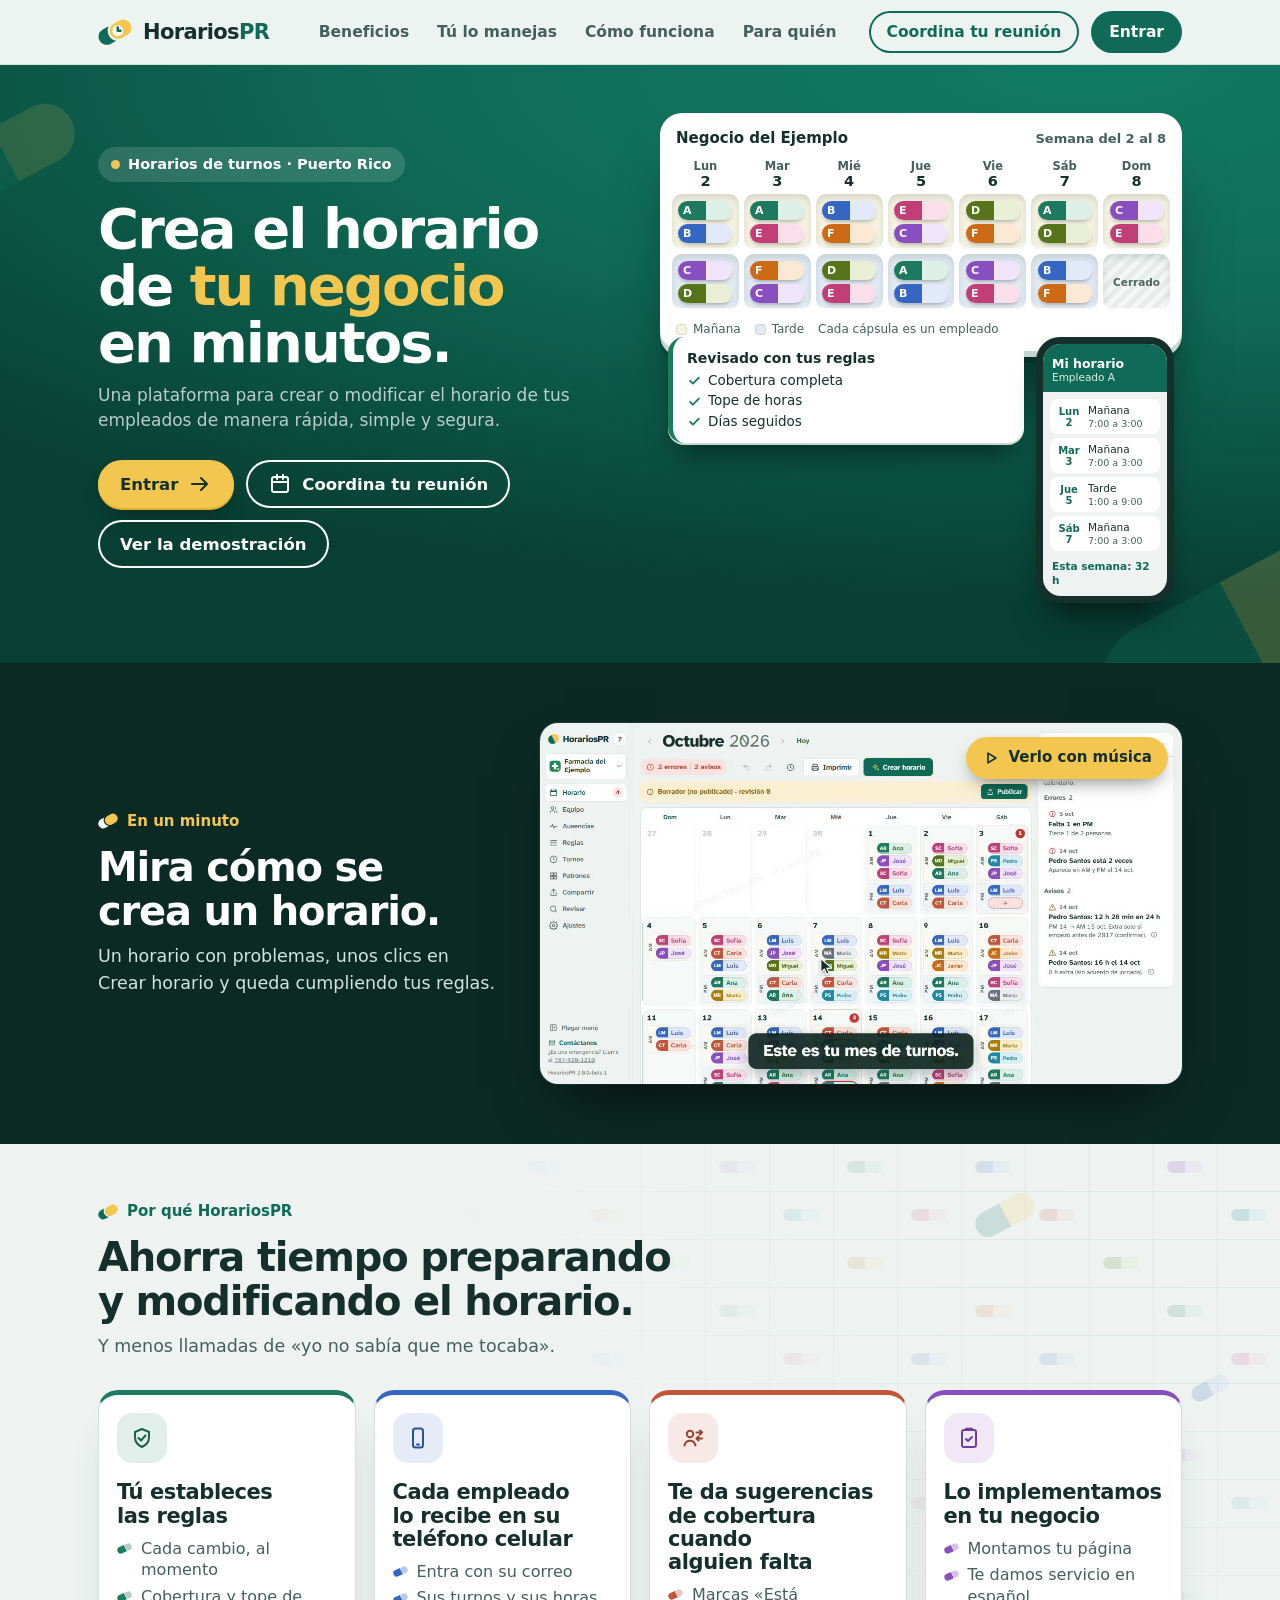
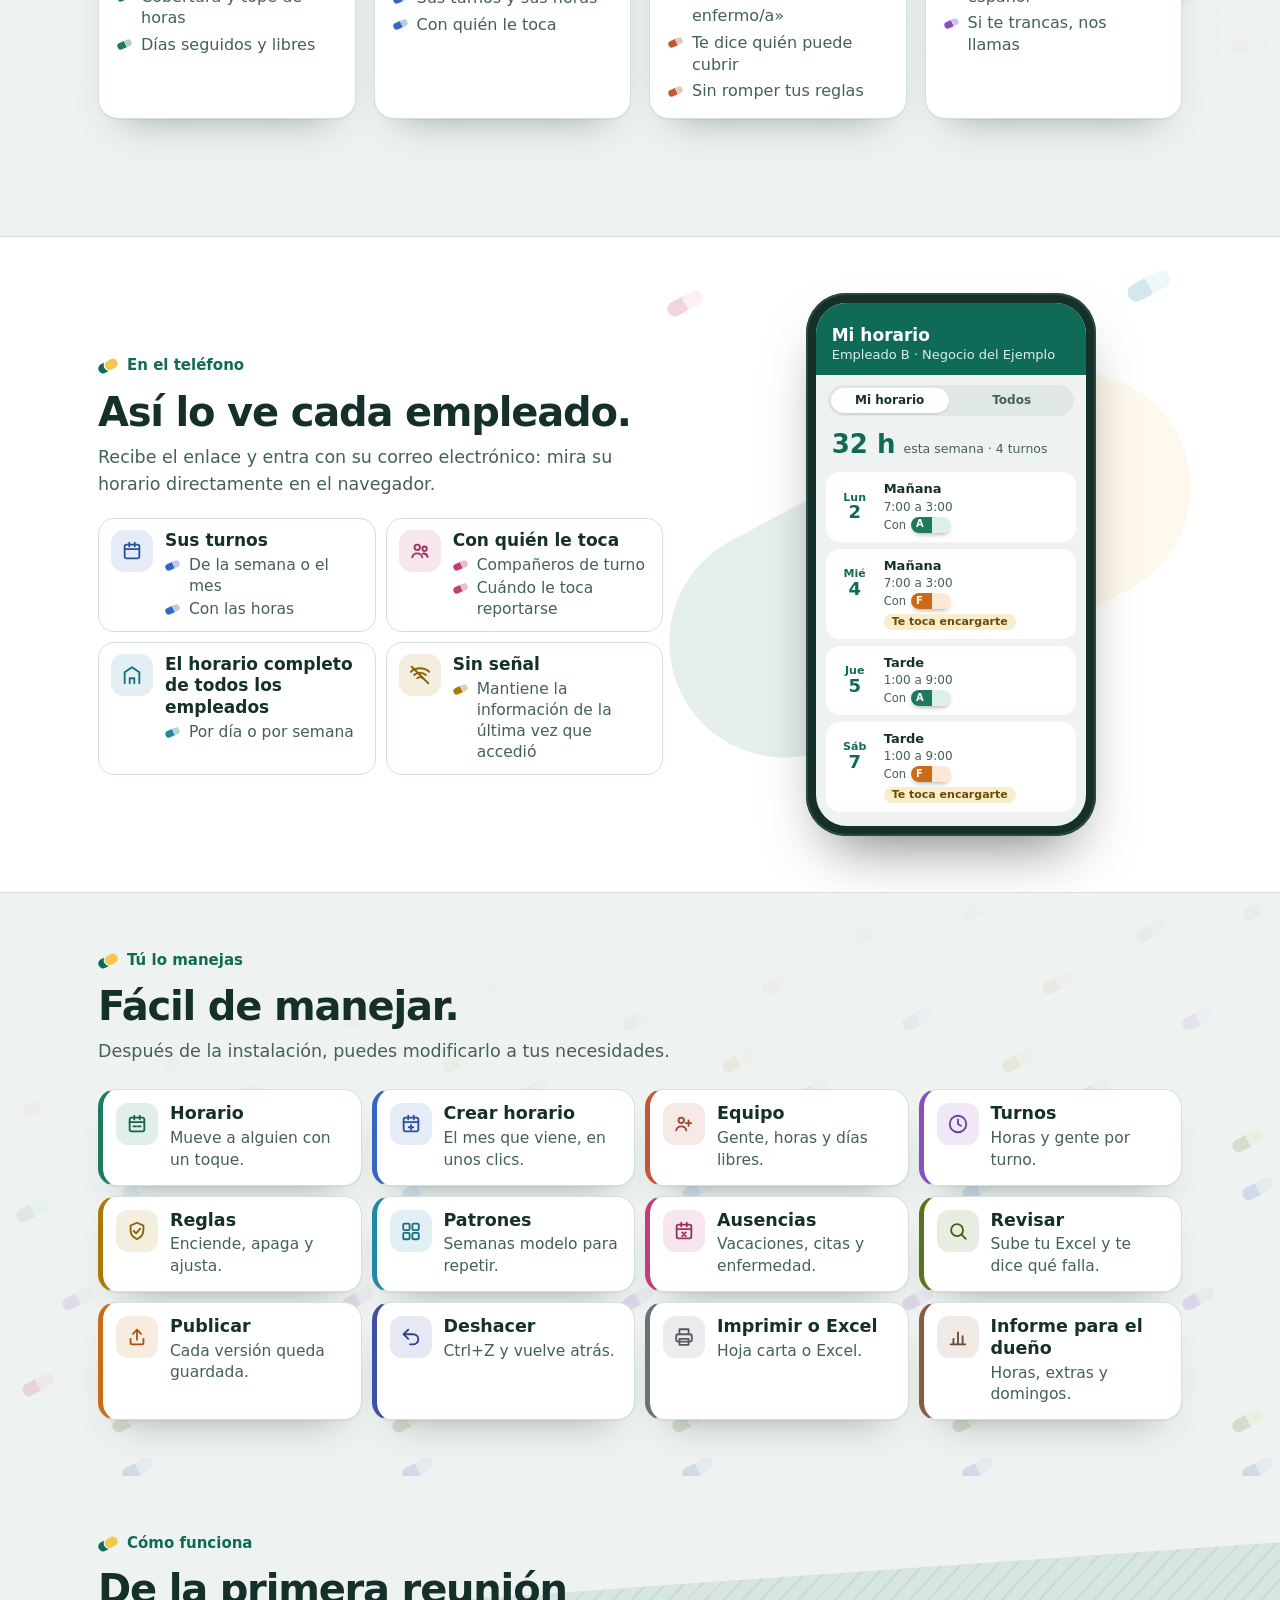
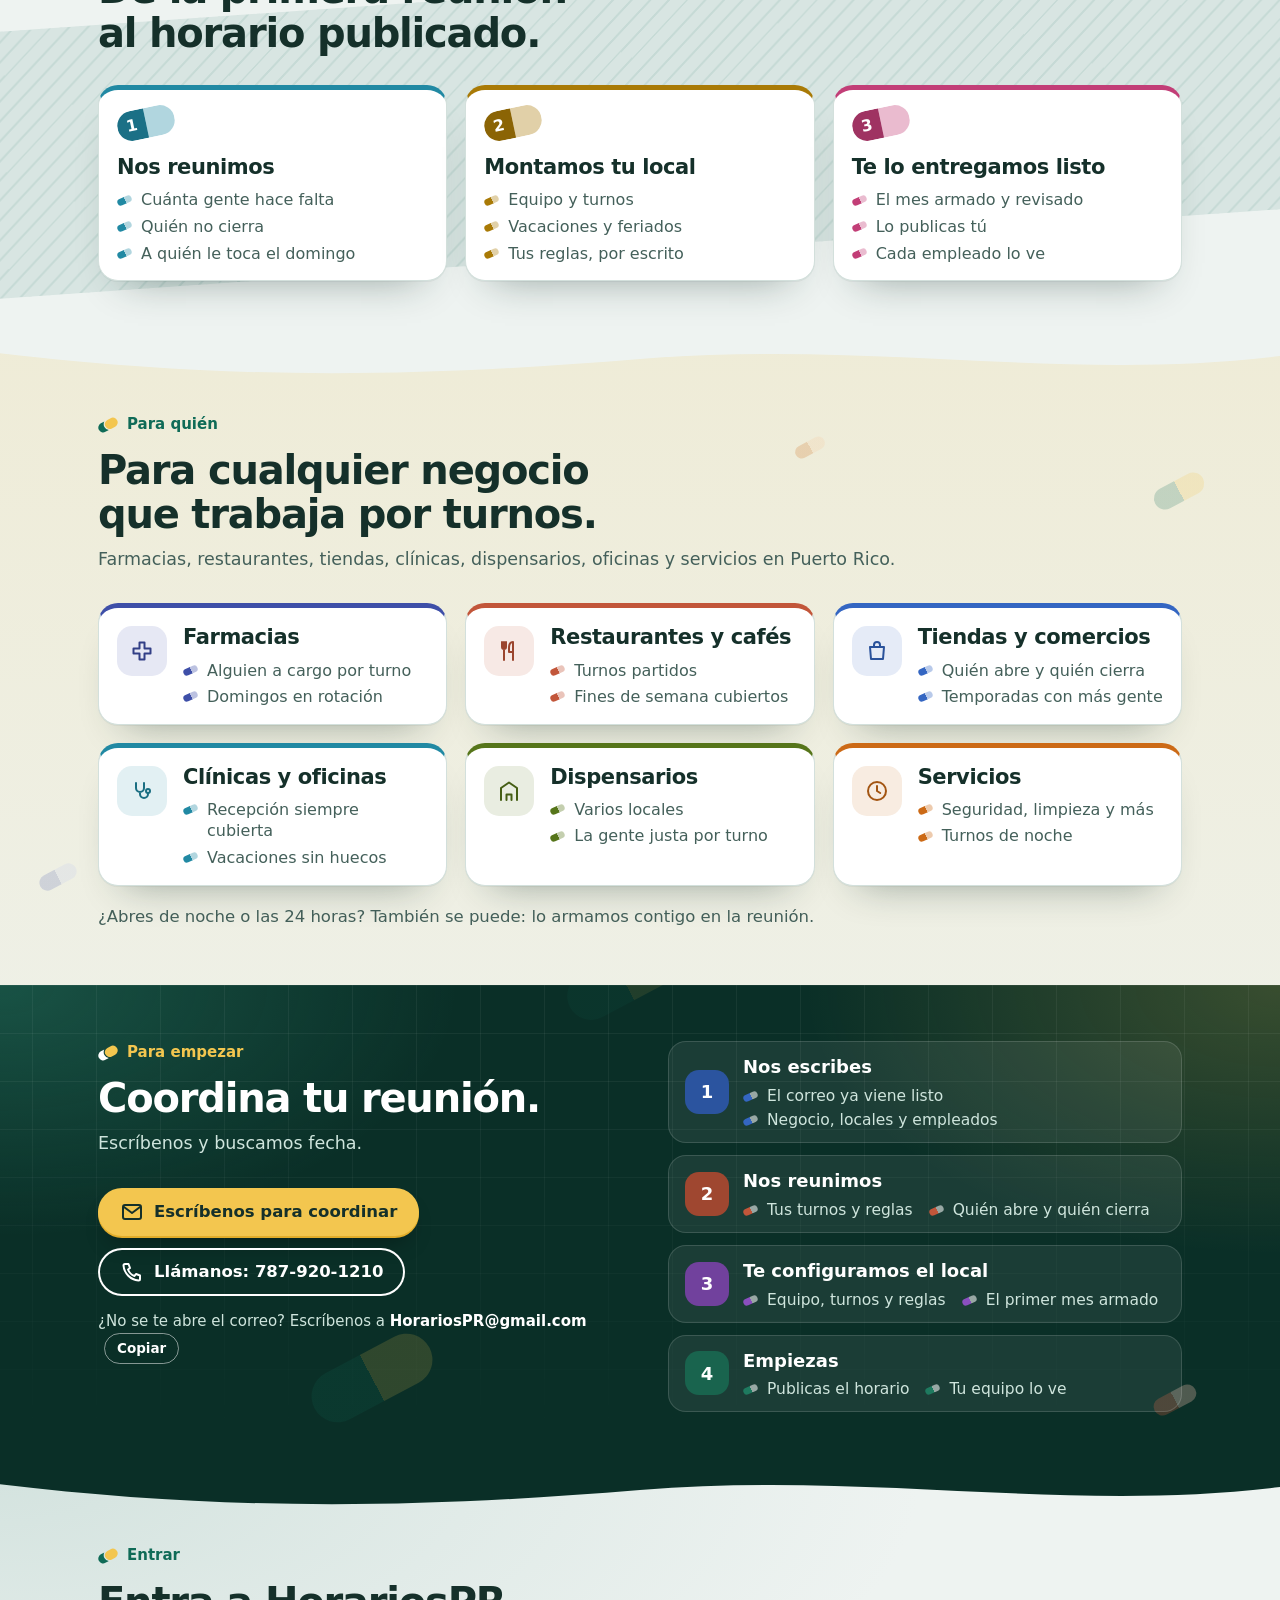
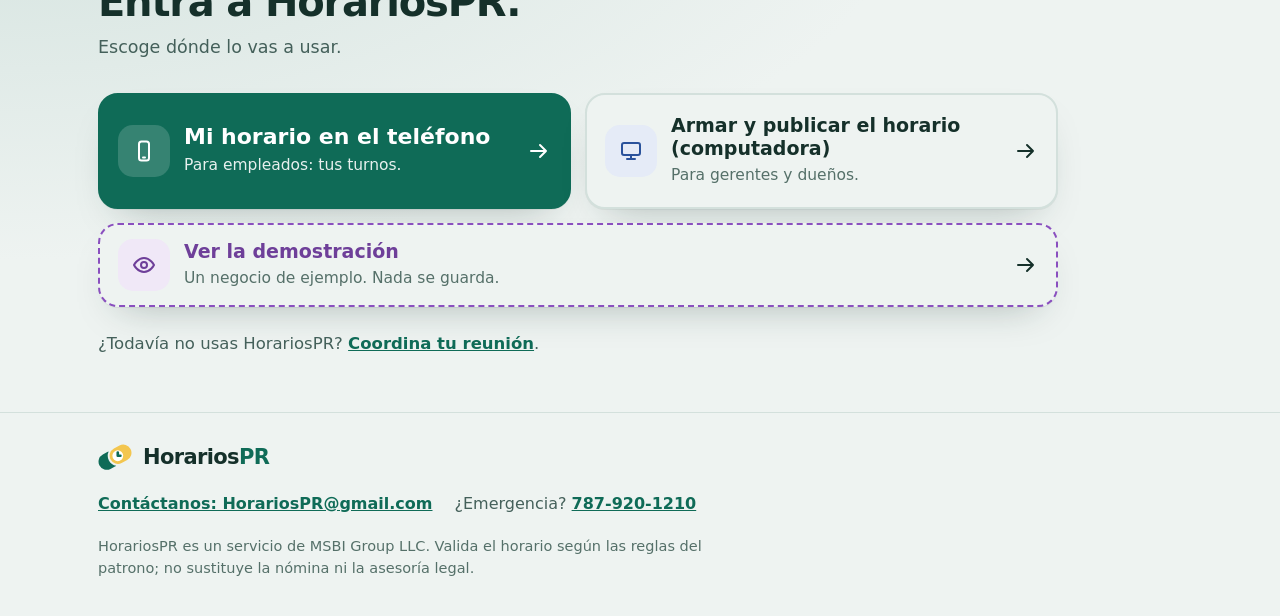
==== commit a5097f83: "Negocio del Ejemplo" ====
--- a/index.html
+++ b/index.html
@@ -1,7 +1,7 @@
 <!doctype html>
 <!-- La portada del sitio (dist-sitio/index.html). La copia scripts/sitio.mjs; sin --con-escritorio quita cada línea que lleve la marca de escritorio. -->
 <!-- Por eso cada enlace a escritorio/ va entero en UNA línea, y la página se ve bien sin ellos. Nada se carga de fuera (GitHub Pages, sin cabeceras). -->
-<!-- Todos los nombres del dibujo son inventados (Empresa del Ejemplo, Empleado A…F). Nunca datos de clientes. -->
+<!-- Todos los nombres del dibujo son inventados (Negocio del Ejemplo, Empleado A…F). Nunca datos de clientes. -->
 <!-- Cada promesa sale de lo que la app hace hoy. Lo planificado lleva la etiqueta "Próximamente" (ORDENES 9, 11 y 13). -->
 <!-- Movimiento: solo si corre el JavaScript del final y el sistema no pide menos movimiento (html.anim). Sin JS, todo se ve quieto. -->
 <html lang="es-PR">
@@ -24,12 +24,12 @@
 <meta property="og:image" content="https://fernandovazq.github.io/horariospr-app/media/horariospr-poster.jpg">
 <meta property="og:image:width" content="1280">
 <meta property="og:image:height" content="720">
-<meta property="og:image:alt" content="El horario del mes de una empresa de ejemplo en HorariosPR, con cada empleado como una cápsula de color">
+<meta property="og:image:alt" content="El horario del mes de un negocio de ejemplo en HorariosPR, con cada empleado como una cápsula de color">
 <meta name="twitter:card" content="summary_large_image">
 <meta name="twitter:title" content="HorariosPR · Horarios de turnos para tu negocio en Puerto Rico">
 <meta name="twitter:description" content="HorariosPR arma y revisa el horario de turnos de tu negocio en Puerto Rico: farmacias, restaurantes, tiendas, clínicas y más. Cada empleado lo ve en su teléfono.">
 <meta name="twitter:image" content="https://fernandovazq.github.io/horariospr-app/media/horariospr-poster.jpg">
-<meta name="twitter:image:alt" content="El horario del mes de una empresa de ejemplo en HorariosPR">
+<meta name="twitter:image:alt" content="El horario del mes de un negocio de ejemplo en HorariosPR">
 <script type="application/ld+json">
 {
   "@context": "https://schema.org",
@@ -492,10 +492,10 @@
     </div>
 
     <figure class="shot">
-      <figcaption class="sr">Dibujo de ejemplo con datos inventados: la semana de la Empresa del Ejemplo, con cada empleado como una cápsula en su turno de mañana o de tarde; una nota que dice que el horario cumple con la cobertura completa, el tope de horas y los días seguidos; y un teléfono con los turnos de la semana del Empleado A.</figcaption>
+      <figcaption class="sr">Dibujo de ejemplo con datos inventados: la semana del Negocio del Ejemplo, con cada empleado como una cápsula en su turno de mañana o de tarde; una nota que dice que el horario cumple con la cobertura completa, el tope de horas y los días seguidos; y un teléfono con los turnos de la semana del Empleado A.</figcaption>
       <div class="tray" id="bandeja" aria-hidden="true">
         <span class="aviso"><i></i><span class="a">Jue 5: E está enfermo/a</span><span class="b">F puede cubrir sin romper reglas</span></span>
-        <div class="tray-h"><b>Empresa del Ejemplo</b><span>Semana del 2 al 8</span></div>
+        <div class="tray-h"><b>Negocio del Ejemplo</b><span>Semana del 2 al 8</span></div>
         <div class="days">
           <div class="day"><div class="dn">Lun<span>2</span></div><div class="cell am"><span class="cp A">A</span><span class="cp B">B</span></div><div class="cell pm"><span class="cp C">C</span><span class="cp D">D</span></div></div>
           <div class="day"><div class="dn">Mar<span>3</span></div><div class="cell am"><span class="cp A">A</span><span class="cp E">E</span></div><div class="cell pm"><span class="cp F">F</span><span class="cp C">C</span></div></div>
@@ -546,7 +546,7 @@
         <source src="media/horariospr.mp4?v=2" type="video/mp4">
       </video>
       <button type="button" class="sonido" id="sonido"><svg viewBox="0 0 24 24" aria-hidden="true"><path d="M8 5.5v13l10.5-6.5z"/></svg>Verlo con música</button>
-      <p id="vid-txt" class="sr">Video de un minuto con la Empresa del Ejemplo (datos inventados): el mes con problemas marcados, Crear horario, la vista previa y el mes cumpliendo las 15 reglas; las horas de cada persona y la pantalla de Reglas.</p>
+      <p id="vid-txt" class="sr">Video de un minuto con el Negocio del Ejemplo (datos inventados): el mes con problemas marcados, Crear horario, la vista previa y el mes cumpliendo las 15 reglas; las horas de cada persona y la pantalla de Reglas.</p>
     </div>
   </div>
 </section>
@@ -606,7 +606,7 @@
       <figcaption class="sr">Dibujo de ejemplo con datos inventados: el teléfono del Empleado B con sus cuatro turnos de la semana, 32 horas, con quién trabaja en cada uno y los dos días en que le toca encargarse.</figcaption>
       <div class="movil" aria-hidden="true">
         <div class="screen">
-          <div class="scr-h"><b>Mi horario</b><span>Empleado B · Empresa del Ejemplo</span></div>
+          <div class="scr-h"><b>Mi horario</b><span>Empleado B · Negocio del Ejemplo</span></div>
           <div class="tabs"><span class="on">Mi horario</span><span>Todos</span></div>
           <div class="sum"><b id="horas">32 h</b><span>esta semana · 4 turnos</span></div>
           <div class="mt">
@@ -744,7 +744,7 @@
     <div class="doors">
       <a class="door main" id="tel" href="movil.html"><span class="ic" aria-hidden="true"><svg class="i" viewBox="0 0 24 24"><rect x="7" y="2.5" width="10" height="19" rx="2.5"/><path d="M11 18.5h2"/></svg></span><span><b>Mi horario en el teléfono</b><span>Para empleados: tus turnos.</span></span><svg class="i go" viewBox="0 0 24 24" aria-hidden="true"><path d="M4 12h15M13 6l6 6-6 6"/></svg></a>
       <a class="door acc k-azul" id="pc" href="escritorio/" data-escritorio><span class="ic" aria-hidden="true"><svg class="i" viewBox="0 0 24 24"><rect x="3" y="4" width="18" height="12" rx="2"/><path d="M8 20h8M12 16v4"/></svg></span><span><b>Armar y publicar el horario (computadora)</b><span>Para gerentes y dueños.</span></span><svg class="i go" viewBox="0 0 24 24" aria-hidden="true"><path d="M4 12h15M13 6l6 6-6 6"/></svg></a>
-      <a class="door demo acc k-morado" id="demo" href="escritorio/?demo" data-escritorio><span class="ic" aria-hidden="true"><svg class="i" viewBox="0 0 24 24"><path d="M2 12s3.6-7 10-7 10 7 10 7-3.6 7-10 7S2 12 2 12Z"/><circle cx="12" cy="12" r="3"/></svg></span><span><b>Ver la demostración</b><span>Una empresa de ejemplo. Nada se guarda.</span></span><svg class="i go" viewBox="0 0 24 24" aria-hidden="true"><path d="M4 12h15M13 6l6 6-6 6"/></svg></a>
+      <a class="door demo acc k-morado" id="demo" href="escritorio/?demo" data-escritorio><span class="ic" aria-hidden="true"><svg class="i" viewBox="0 0 24 24"><path d="M2 12s3.6-7 10-7 10 7 10 7-3.6 7-10 7S2 12 2 12Z"/><circle cx="12" cy="12" r="3"/></svg></span><span><b>Ver la demostración</b><span>Un negocio de ejemplo. Nada se guarda.</span></span><svg class="i go" viewBox="0 0 24 24" aria-hidden="true"><path d="M4 12h15M13 6l6 6-6 6"/></svg></a>
     </div>
     <p class="nuevo">¿Todavía no usas HorariosPR? <a href="#reunion">Coordina tu reunión</a>.</p>
   </div>
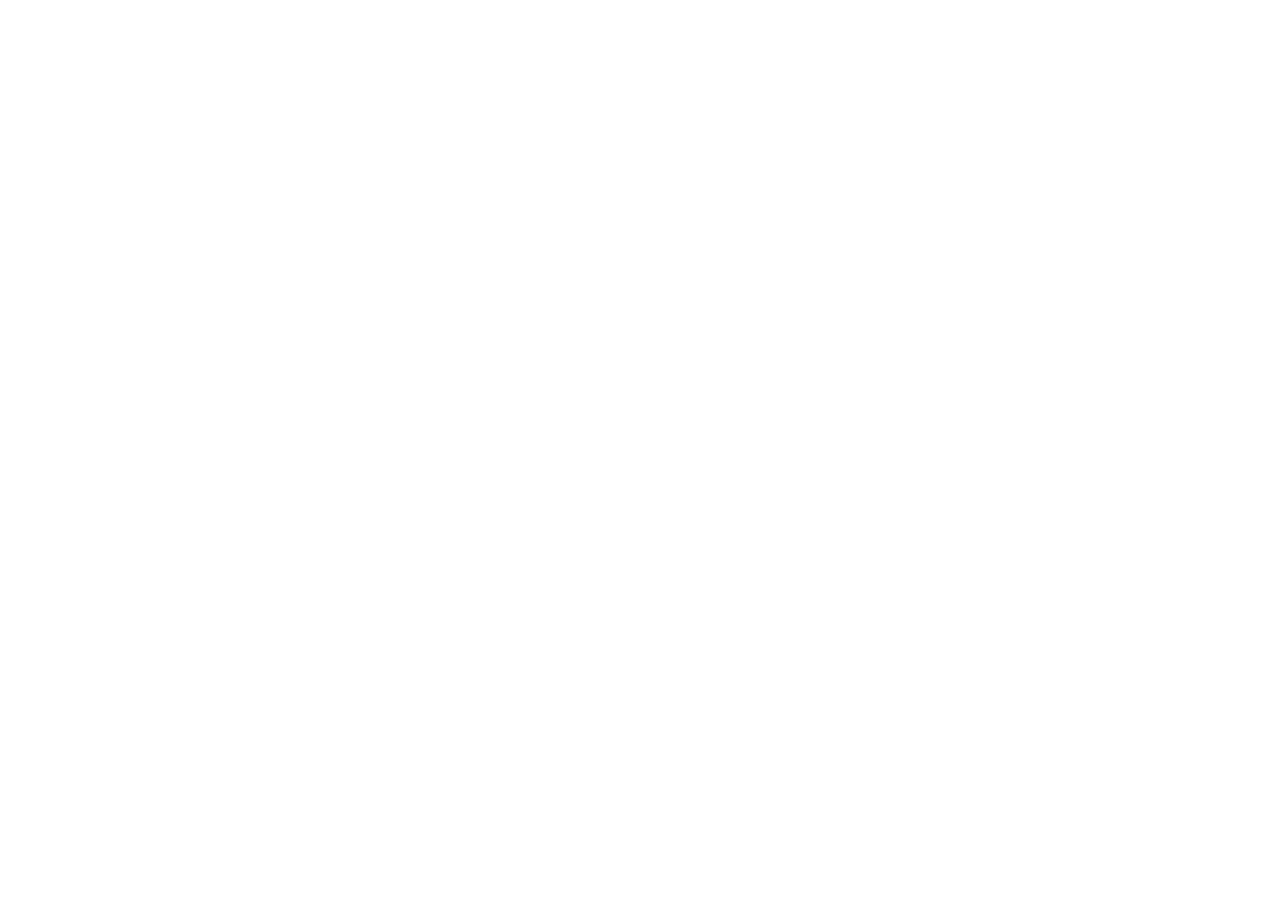
==== commit ef23ae24: "HorariosPR se mudó a horariospr.app: redirección" ====
--- a/index.html
+++ b/index.html
@@ -1,855 +1,13 @@
 <!doctype html>
-<!-- La portada del sitio (dist-sitio/index.html). La copia scripts/sitio.mjs; sin --con-escritorio quita cada línea que lleve la marca de escritorio. -->
-<!-- Por eso cada enlace a escritorio/ va entero en UNA línea, y la página se ve bien sin ellos. Nada se carga de fuera (GitHub Pages, sin cabeceras). -->
-<!-- Todos los nombres del dibujo son inventados (Negocio del Ejemplo, Empleado A…F). Nunca datos de clientes. -->
-<!-- Cada promesa sale de lo que la app hace hoy. Lo planificado lleva la etiqueta "Próximamente" (ORDENES 9, 11 y 13). -->
-<!-- Movimiento: solo si corre el JavaScript del final y el sistema no pide menos movimiento (html.anim). Sin JS, todo se ve quieto. -->
-<html lang="es-PR">
-<head>
-<meta charset="utf-8">
-<meta name="viewport" content="width=device-width, initial-scale=1">
-<title>HorariosPR · Horarios de turnos para tu negocio en Puerto Rico</title>
-<meta name="description" content="HorariosPR arma y revisa el horario de turnos de tu negocio en Puerto Rico: farmacias, restaurantes, tiendas, clínicas y más. Cada empleado lo ve en su teléfono.">
-<!-- DIRECCIÓN DEL SITIO: cuando haya dominio propio, cambia https://fernandovazq.github.io/horariospr-app/ aquí y en og:url, og:image, twitter:image, el JSON-LD y sitemap.xml -->
-<link rel="canonical" href="https://fernandovazq.github.io/horariospr-app/">
-<!-- Search Console: pon el código de Google y quita el comentario
-<meta name="google-site-verification" content="">
--->
-<meta property="og:type" content="website">
-<meta property="og:site_name" content="HorariosPR">
-<meta property="og:locale" content="es_PR">
-<meta property="og:title" content="HorariosPR · Horarios de turnos para tu negocio en Puerto Rico">
-<meta property="og:description" content="HorariosPR arma y revisa el horario de turnos de tu negocio en Puerto Rico: farmacias, restaurantes, tiendas, clínicas y más. Cada empleado lo ve en su teléfono.">
-<meta property="og:url" content="https://fernandovazq.github.io/horariospr-app/">
-<meta property="og:image" content="https://fernandovazq.github.io/horariospr-app/media/horariospr-poster.jpg">
-<meta property="og:image:width" content="1280">
-<meta property="og:image:height" content="720">
-<meta property="og:image:alt" content="El horario del mes de un negocio de ejemplo en HorariosPR, con cada empleado como una cápsula de color">
-<meta name="twitter:card" content="summary_large_image">
-<meta name="twitter:title" content="HorariosPR · Horarios de turnos para tu negocio en Puerto Rico">
-<meta name="twitter:description" content="HorariosPR arma y revisa el horario de turnos de tu negocio en Puerto Rico: farmacias, restaurantes, tiendas, clínicas y más. Cada empleado lo ve en su teléfono.">
-<meta name="twitter:image" content="https://fernandovazq.github.io/horariospr-app/media/horariospr-poster.jpg">
-<meta name="twitter:image:alt" content="El horario del mes de un negocio de ejemplo en HorariosPR">
-<script type="application/ld+json">
-{
-  "@context": "https://schema.org",
-  "@graph": [
-    {
-      "@type": "Organization",
-      "@id": "https://fernandovazq.github.io/horariospr-app/#org",
-      "name": "HorariosPR",
-      "url": "https://fernandovazq.github.io/horariospr-app/",
-      "email": "HorariosPR@gmail.com",
-      "telephone": "+1-787-920-1210",
-      "areaServed": { "@type": "AdministrativeArea", "name": "Puerto Rico" },
-      "parentOrganization": { "@type": "Organization", "name": "MSBI Group LLC" }
-    },
-    {
-      "@type": "WebApplication",
-      "@id": "https://fernandovazq.github.io/horariospr-app/#app",
-      "name": "HorariosPR",
-      "url": "https://fernandovazq.github.io/horariospr-app/",
-      "description": "HorariosPR arma y revisa el horario de turnos de tu negocio en Puerto Rico: farmacias, restaurantes, tiendas, clínicas y más. Cada empleado lo ve en su teléfono.",
-      "applicationCategory": "BusinessApplication",
-      "operatingSystem": "Web",
-      "inLanguage": "es-PR",
-      "areaServed": { "@type": "AdministrativeArea", "name": "Puerto Rico" },
-      "publisher": { "@id": "https://fernandovazq.github.io/horariospr-app/#org" }
-    }
-  ]
-}
+<html lang="es-PR"><head><meta charset="utf-8"><meta name="viewport" content="width=device-width, initial-scale=1">
+<title>HorariosPR se mudó a horariospr.app</title>
+<meta name="robots" content="noindex">
+<link rel="canonical" href="https://horariospr.app/">
+<script>
+  // HorariosPR se mudó: lleva a la misma página en horariospr.app (con su ?demo y su #)
+  var p = location.pathname.replace(/^\/horariospr-app/, '') || '/';
+  location.replace('https://horariospr.app' + p + location.search + location.hash);
 </script>
-<meta name="color-scheme" content="light dark">
-<meta name="theme-color" content="#0f6b57">
-<link rel="manifest" href="manifest.webmanifest">
-<link rel="icon" href="data:image/svg+xml,%3Csvg xmlns='http://www.w3.org/2000/svg' viewBox='0 0 32 32'%3E%3Cpath d='M9.193 3.197A14.5 14.5 0 0 0 22.807 28.803Z' fill='%230f6b57'/%3E%3Cpath d='M9.193 3.197A14.5 14.5 0 0 1 22.807 28.803Z' fill='%23f3c64f'/%3E%3Cpath d='M16 16V8.8M16 16h5.6' fill='none' stroke='%23fff' stroke-width='4' stroke-linecap='round'/%3E%3C/svg%3E">
-<style>
-  :root {
-    --paper: #eef3f1; --card: #fff; --sunk: #f6f9f8; --ink: #15302a; --ink-2: #44605a; --muted: #557069;
-    --line: #d3e0dc; --line-2: #e6eeeb; --green: #0f6b57; --green-2: #0b4a3d; --green-soft: #dcefe8; --green-text: #0f6b57;
-    --yellow: #f3c64f; --yellow-2: #e2ad2a; --on-green: #fff; --focus: #0b4a3d;
-    --hero-a: #127a63; --hero-b: #0f6b57; --hero-c: #083f33;
-    --shadow: 0 1px 0 rgba(21, 48, 42, .06), 0 18px 40px -22px rgba(21, 48, 42, .35);
-    --lift: 0 1px 0 rgba(21, 48, 42, .05), 0 22px 40px -26px rgba(21, 48, 42, .45);
-    /* Acentos de color: la mezcla que se lee bien en claro */
-    --mix-soft: #fff; --mix-ink: #000; --soft-pct: 13%; --ink-pct: 80%;
-    /* Fondos de las secciones: líneas del calendario, pastillas sueltas, tintes y la sección oscura */
-    --grid-ln: rgba(15, 107, 87, .09); --cal-o: .2; --pat-o: .17; --tint: 1; --tint-y: 1;
-    --deep: #0a2f27; --deep-ln: rgba(255, 255, 255, .055);
-    color-scheme: light;
-  }
-  @media (prefers-color-scheme: dark) {
-    :root {
-      --paper: #0c1715; --card: #13221e; --sunk: #101d1a; --ink: #e5efec; --ink-2: #b4c7c1; --muted: #9db3ac;
-      --line: #25393a; --line-2: #1c2e2a; --green: #3fae92; --green-2: #2c8a73; --green-soft: #173a31; --green-text: #6fd0b5;
-      --on-green: #06241d; --focus: #f3c64f;
-      --hero-a: #0f5c4b; --hero-b: #0b4a3d; --hero-c: #062a23;
-      --shadow: 0 1px 0 rgba(0, 0, 0, .3), 0 18px 40px -22px rgba(0, 0, 0, .8);
-      --lift: 0 1px 0 rgba(0, 0, 0, .3), 0 22px 40px -24px rgba(0, 0, 0, .9);
-      --mix-soft: #13221e; --mix-ink: #fff; --soft-pct: 26%; --ink-pct: 48%;
-      --grid-ln: rgba(111, 208, 181, .07); --cal-o: .13; --pat-o: .1; --tint: .6; --tint-y: .3;
-      --deep: #082520; --deep-ln: rgba(255, 255, 255, .045);
-      color-scheme: dark;
-    }
-  }
-  * { box-sizing: border-box; }
-  html { scroll-behavior: smooth; -webkit-text-size-adjust: 100%; }
-  body { margin: 0; background: var(--paper); color: var(--ink); font: 17px/1.55 "Segoe UI", system-ui, -apple-system, Roboto, "Helvetica Neue", Arial, sans-serif; overflow-x: hidden; }
-  h1, h2, h3 { margin: 0; line-height: 1.1; letter-spacing: -.02em; text-wrap: balance; }
-  p { margin: 0; }
-  a { color: var(--green-text); }
-  :focus-visible { outline: 3px solid var(--focus); outline-offset: 3px; border-radius: 6px; }
-  .hero :focus-visible { outline-color: var(--yellow); }
-  .wrap { width: 100%; max-width: 1140px; margin: 0 auto; padding: 0 16px; }
-  @media (min-width: 720px) { .wrap { padding: 0 28px; } }
-  .skip { position: absolute; left: 16px; top: -60px; z-index: 50; background: var(--yellow); color: #15302a; padding: 10px 14px; border-radius: 10px; font-weight: 700; text-decoration: none; }
-  .skip:focus { top: 12px; }
-  .sr { position: absolute; width: 1px; height: 1px; overflow: hidden; clip: rect(0 0 0 0); white-space: nowrap; }
-  svg.i { flex: none; width: 24px; height: 24px; fill: none; stroke: currentColor; stroke-width: 2; stroke-linecap: round; stroke-linejoin: round; }
-  section[id] { scroll-margin-top: 72px; }
-
-  /* Colores de las cápsulas de la app (src/ui.tsx, PILL_COLORS): cada tarjeta lleva el suyo */
-  .acc { --c-soft: color-mix(in srgb, var(--c) var(--soft-pct), var(--mix-soft)); --c-ink: color-mix(in srgb, var(--c) var(--ink-pct), var(--mix-ink)); --c-solid: color-mix(in srgb, var(--c) 82%, #000); }
-  .k-verde { --c: #1e7a5f; } .k-azul { --c: #3466c2; } .k-coral { --c: #c2563a; } .k-morado { --c: #8a4fbf; }
-  .k-ocre { --c: #a97a06; } .k-teal { --c: #2189a3; } .k-rosa { --c: #c23e77; } .k-oliva { --c: #56751a; }
-  .k-naranja { --c: #cc6a16; } .k-indigo { --c: #3e4fa8; }
-
-  /* Marca: la cápsula verde y amarilla */
-  .brand { display: inline-flex; align-items: center; gap: 11px; color: inherit; text-decoration: none; font-weight: 780; font-size: 21px; letter-spacing: -.03em; }
-  /* Logo: la "Cápsula de relevo" (src/marca.tsx de la app). Reemplaza las dos reglas de .logo y .logo i */
-  .logo { display: block; flex: none; width: 34px; height: auto; aspect-ratio: 27 / 21; }
-  .logo .lg-v { fill: #0f6b57; } .logo .lg-a { fill: #f3c64f; } .logo .lg-c { fill: #fff; }
-  .logo .lg-h { fill: none; stroke: #0f6b57; stroke-width: 2.1; stroke-linecap: round; }
-  .brand b { font-weight: inherit; color: var(--green-text); }
-  @media (prefers-color-scheme: dark) { .logo .lg-v { fill: #1b8a6f; } .brand b { color: #f3c64f; } }
-
-  /* Botones */
-  .btn { display: inline-flex; align-items: center; justify-content: center; gap: 10px; min-height: 48px; padding: 0 22px; border-radius: 999px; font-weight: 750; font-size: 16.5px; text-decoration: none; white-space: nowrap; transition: transform .15s, background .15s; }
-  .btn-sun { background: var(--yellow); color: #15302a; box-shadow: 0 2px 0 var(--yellow-2), 0 14px 24px -12px rgba(0, 0, 0, .45); }
-  .btn-sun:hover { background: #f6d06a; transform: translateY(-1px); }
-  .btn-ghost { color: #fff; box-shadow: inset 0 0 0 2px currentColor; }
-  .btn-ghost:hover { background: rgba(255, 255, 255, .1); }
-  .btn-green { background: var(--green); color: var(--on-green); }
-  .btn-green:hover { background: var(--green-2); }
-
-  /* Cabecera */
-  .top { position: sticky; top: 0; z-index: 20; background: color-mix(in srgb, var(--paper) 90%, transparent); -webkit-backdrop-filter: saturate(1.4) blur(10px); backdrop-filter: saturate(1.4) blur(10px); border-bottom: 1px solid var(--line); }
-  .top .wrap { display: flex; align-items: center; gap: 12px; min-height: 64px; }
-  .nav { display: none; gap: 4px; margin-left: auto; }
-  .nav a { color: var(--ink-2); text-decoration: none; font-weight: 650; font-size: 15.5px; padding: 8px 12px; border-radius: 999px; }
-  .nav a:hover { color: var(--ink); background: var(--line-2); }
-  .top .btn { min-height: 42px; padding: 0 18px; font-size: 15.5px; }
-  @media (min-width: 1080px) { .nav { display: flex; } .top .nav + .reu-btn { margin-left: 8px; } }
-
-  /* Héroe */
-  .hero { position: relative; overflow: hidden; color: #fff; background: radial-gradient(120% 90% at 85% 0%, var(--hero-a) 0%, var(--hero-b) 45%, var(--hero-c) 100%); }
-  .hero::before, .hero::after { content: ""; position: absolute; border-radius: 999px; transform: rotate(-28deg); pointer-events: none; background: linear-gradient(90deg, #14866b 0 50%, #f3c64f 50% 100%); }
-  .hero::before { width: 320px; height: 128px; right: -130px; bottom: -40px; opacity: .2; }
-  .hero::after { width: 150px; height: 60px; left: -70px; top: 60px; opacity: .14; }
-  /* Cápsulas de colores sueltas en el fondo (las de los empleados) */
-  .confeti { display: none; position: absolute; inset: 0; pointer-events: none; }
-  .confeti i { position: absolute; width: 46px; height: 18px; border-radius: 999px; transform: rotate(-28deg); opacity: .22; background: linear-gradient(90deg, var(--c) 0 52%, #fff 52%); }
-  .confeti i:nth-child(1) { --c: #3466c2; left: 54%; top: 9%; }
-  .confeti i:nth-child(2) { --c: #c23e77; right: 30%; bottom: 7%; }
-  .confeti i:nth-child(3) { --c: #cc6a16; right: 6%; top: 8%; }
-  .confeti i:nth-child(4) { --c: #8a4fbf; left: 2%; top: 5%; width: 34px; height: 14px; }
-  .hero > .wrap { position: relative; z-index: 1; display: grid; gap: 40px; padding-top: 30px; padding-bottom: 44px; }
-  .eyebrow { display: inline-flex; align-items: center; gap: 8px; padding: 6px 13px; border-radius: 999px; background: rgba(255, 255, 255, .14); font-size: 14.5px; font-weight: 700; }
-  .eyebrow::before { content: ""; width: 9px; height: 9px; border-radius: 99px; background: var(--yellow); }
-  .hero h1 { margin-top: 18px; font-size: clamp(36px, 9vw, 56px); font-weight: 800; letter-spacing: -.035em; line-height: 1.02; }
-  .hero h1 em { font-style: normal; color: var(--yellow); }
-  .lead { margin-top: 20px; font-size: clamp(18px, 2.4vw, 21px); color: #d9efe7; max-width: 40ch; }
-  .ctas { display: flex; flex-wrap: wrap; gap: 12px; margin-top: 28px; }
-  .ctas .btn { flex: 1 1 auto; }
-  .tel-hero { display: none; }
-  /* Con la demostración, sobra "Cómo funciona" en el héroe (está arriba en el menú); sin ella, se ve */
-  #demo-hero + .como { display: none; }
-  .fine { display: flex; flex-wrap: wrap; gap: 6px 18px; margin: 24px 0 0; padding: 0; list-style: none; font-size: 15px; color: #d9efe7; }
-  .fine li { display: inline-flex; align-items: center; gap: 7px; }
-  .fine svg.i { width: 18px; height: 18px; color: var(--yellow); stroke-width: 2.6; }
-  @media (min-width: 560px) { .ctas .btn { flex: 0 0 auto; } }
-  /* En el teléfono, lo primero: "Mi horario" */
-  @media (max-width: 699px) { .tel-hero { display: inline-flex; flex-basis: 100%; min-height: 56px; font-size: 18px; } .entrar-hero { display: none; } }
-  @media (min-width: 960px) { .hero > .wrap { grid-template-columns: minmax(0, 1fr) minmax(0, 1fr); align-items: center; gap: 40px; padding-top: 48px; padding-bottom: 60px; } }
-
-  /* Dibujo del horario (hecho con HTML y CSS; todo inventado) */
-  .shot { margin: 0; position: relative; }
-  .tray { position: relative; padding: 12px; border-radius: 22px; background: #fff; color: #15302a; box-shadow: 0 6px 0 #c9d8d3, 0 12px 0 rgba(0, 0, 0, .12), 0 50px 60px -20px rgba(0, 0, 0, .55); }
-  .tray-h { display: flex; flex-wrap: wrap; align-items: baseline; justify-content: space-between; gap: 2px 10px; padding: 2px 4px 10px; font-size: 13px; color: #44605a; font-weight: 700; }
-  .tray-h b { color: #15302a; font-size: 15px; }
-  .days { display: grid; grid-template-columns: repeat(7, minmax(0, 1fr)); gap: 5px; }
-  .day { display: grid; grid-template-rows: auto 1fr 1fr; gap: 4px; min-width: 0; }
-  .dn { text-align: center; font-size: 11.5px; font-weight: 750; color: #44605a; line-height: 1.15; }
-  .dn span { display: block; font-size: 14.5px; color: #15302a; }
-  .cell { display: flex; flex-direction: column; justify-content: center; align-items: center; gap: 4px; min-height: 56px; padding: 6px 3px; border-radius: 10px; box-shadow: inset 0 4px 7px rgba(21, 48, 42, .14), inset 0 -2px 0 rgba(255, 255, 255, .9); transition: box-shadow .3s; }
-  .am { background: #f6f3e2; } .pm { background: #e2eaf3; }
-  .off { background: repeating-linear-gradient(-45deg, #e6ece9 0 5px, #f4f7f6 5px 10px); font-size: 10.5px; color: #4f655e; font-weight: 700; }
-  .cp { display: flex; align-items: center; width: 100%; max-width: 54px; height: 19px; padding-left: 5px; border-radius: 999px; background: linear-gradient(90deg, var(--c) 0 52%, var(--t) 52%); color: #fff; font-size: 11px; font-weight: 800; box-shadow: 0 3px 5px -2px rgba(0, 0, 0, .35); }
-  .A { --c: #1e7a5f; --t: #dcf0e7; } .B { --c: #3466c2; --t: #e2e9fa; } .C { --c: #8a4fbf; --t: #f0e5fa; }
-  .D { --c: #56751a; --t: #e9f0d6; } .E { --c: #c23e77; --t: #fadfeb; } .F { --c: #cc6a16; --t: #fce8d4; }
-  /* El jueves en la mañana: E se enferma y F cubre (se mueve solo con html.anim) */
-  .swap { display: grid; width: 100%; max-width: 54px; }
-  .swap > .cp { grid-area: 1 / 1; transition: opacity .45s, transform .45s; }
-  .swap > .cp + .cp { opacity: 0; transform: translateY(6px); }
-  .tray.enfermo .swap > .cp:first-child { opacity: .35; filter: grayscale(.8); }
-  .tray.cubre .swap > .cp:first-child { opacity: 0; transform: translateY(-6px); }
-  .tray.cubre .swap > .cp + .cp { opacity: 1; transform: none; }
-  .tray.enfermo .cell.mira, .tray.cubre .cell.mira { box-shadow: inset 0 0 0 2px #c2563a, inset 0 4px 7px rgba(21, 48, 42, .14); }
-  .tray.cubre .cell.mira { box-shadow: inset 0 0 0 2px #1e7a5f, inset 0 4px 7px rgba(21, 48, 42, .14); }
-  .aviso { position: absolute; z-index: 2; left: 50%; top: -16px; display: inline-flex; align-items: center; gap: 7px; padding: 6px 12px; border-radius: 999px; background: #15302a; color: #fff; font-size: 12.5px; font-weight: 700; white-space: nowrap; box-shadow: 0 10px 20px -8px rgba(0, 0, 0, .55); opacity: 0; visibility: hidden; transform: translate(-50%, 6px); transition: opacity .35s, transform .35s, visibility .35s; }
-  .aviso i { width: 9px; height: 9px; border-radius: 99px; background: #f08a6c; flex: none; }
-  .aviso .b { display: none; }
-  .tray.enfermo .aviso, .tray.cubre .aviso { opacity: 1; visibility: visible; transform: translate(-50%, 0); }
-  .tray.cubre .aviso .a { display: none; } .tray.cubre .aviso .b { display: inline; } .tray.cubre .aviso i { background: #7fd6b5; }
-  .legend { display: flex; flex-wrap: wrap; gap: 4px 14px; padding: 10px 4px 0; font-size: 12px; color: #44605a; }
-  .legend span { display: inline-flex; align-items: center; gap: 6px; }
-  .legend i { width: 11px; height: 11px; border-radius: 4px; box-shadow: inset 0 0 0 1px rgba(0, 0, 0, .1); }
-  .below { display: flex; align-items: flex-start; gap: 12px; margin-top: -14px; padding: 0 8px; position: relative; }
-  .ok { flex: 1; min-width: 0; padding: 12px 14px; border-radius: 16px; background: #fff; color: #15302a; font-size: 13.5px; line-height: 1.3; border-left: 5px solid #1e7a5f; box-shadow: 0 2px 0 #c9d8d3, 0 22px 30px -12px rgba(0, 0, 0, .5); }
-  .ok b { display: block; margin-bottom: 5px; font-size: 14px; }
-  .ok ul { margin: 0; padding: 0; list-style: none; display: grid; gap: 3px; }
-  .ok li { display: flex; align-items: center; gap: 6px; }
-  .ok svg { flex: none; width: 15px; height: 15px; fill: none; stroke: #1e7a5f; stroke-width: 3; stroke-linecap: round; stroke-linejoin: round; }
-  .phone { flex: none; width: 138px; padding: 7px; border-radius: 24px; background: #15302a; box-shadow: 0 24px 34px -14px rgba(0, 0, 0, .6); }
-  .screen { border-radius: 18px; overflow: hidden; background: #eef3f1; color: #15302a; font-size: 10.5px; line-height: 1.25; }
-  .scr-h { padding: 12px 9px 8px; background: #0f6b57; color: #fff; }
-  .scr-h b { display: block; font-size: 12.5px; }
-  .scr-h span { color: #d9efe7; }
-  .turnos { display: grid; gap: 4px; padding: 7px; }
-  .turno { display: grid; grid-template-columns: auto 1fr; gap: 0 6px; padding: 5px 6px; border-radius: 8px; background: #fff; }
-  .turno b { grid-row: span 2; display: grid; place-items: center; min-width: 26px; font-size: 10px; color: #0f6b57; line-height: 1.1; text-align: center; }
-  .turno small { color: #44605a; font-size: 9.5px; }
-  .tot { padding: 2px 9px 9px; font-weight: 700; color: #0f6b57; }
-  @media (max-width: 400px) { .tray { padding: 10px 8px; } .days { gap: 4px; } .cp { padding-left: 4px; font-size: 10.5px; } .phone { width: 124px; } .ok { padding: 10px 11px; font-size: 12.5px; } .aviso { font-size: 11.5px; padding: 5px 10px; } }
-
-  /* Secciones */
-  .s { position: relative; overflow: hidden; isolation: isolate; padding: 40px 0; }
-  .s > .wrap { position: relative; z-index: 1; }
-  .s.alt { background: var(--card); border-top: 1px solid var(--line); border-bottom: 1px solid var(--line); }
-  @media (min-width: 960px) { .s { padding: 56px 0; } }
-  .s.vid { padding: 44px 0; } @media (min-width: 960px) { .s.vid { padding: 60px 0; } }
-  .kicker { display: inline-flex; align-items: center; gap: 9px; margin-bottom: 12px; font-size: 15px; font-weight: 750; color: var(--green-text); }
-  /* kicker: las dos pastillas del logo, sin el reloj (a 20 px no se leería). Reemplaza .kicker::before */
-  .kicker::before { content: ""; flex: none; width: 20px; height: 16px; background: url("data:image/svg+xml,%3Csvg xmlns='http://www.w3.org/2000/svg' viewBox='2.5 5.5 27 21'%3E%3Cpath d='M6.326 13.782L9.858 11.904A6.5 6.5 0 0 1 10.958 11.443A8 8 0 0 0 16.958 22.728A6.5 6.5 0 0 1 15.961 23.382L12.429 25.26A6.5 6.5 0 0 1 6.326 13.782Z' fill='%230f6b57'/%3E%3Cpath d='M15.156 9.087L19.571 6.74A6.5 6.5 0 0 1 25.674 18.218L21.259 20.565A6.5 6.5 0 0 1 15.156 9.087Z' fill='%23f3c64f'/%3E%3C/svg%3E") center / contain no-repeat; }
-  @media (prefers-color-scheme: dark) { .kicker::before { background-image: url("data:image/svg+xml,%3Csvg xmlns='http://www.w3.org/2000/svg' viewBox='2.5 5.5 27 21'%3E%3Cpath d='M6.326 13.782L9.858 11.904A6.5 6.5 0 0 1 10.958 11.443A8 8 0 0 0 16.958 22.728A6.5 6.5 0 0 1 15.961 23.382L12.429 25.26A6.5 6.5 0 0 1 6.326 13.782Z' fill='%233fae92'/%3E%3Cpath d='M15.156 9.087L19.571 6.74A6.5 6.5 0 0 1 25.674 18.218L21.259 20.565A6.5 6.5 0 0 1 15.156 9.087Z' fill='%23f3c64f'/%3E%3C/svg%3E"); } }
-  .vid .kicker::before { background-image: url("data:image/svg+xml,%3Csvg xmlns='http://www.w3.org/2000/svg' viewBox='2.5 5.5 27 21'%3E%3Cpath d='M6.326 13.782L9.858 11.904A6.5 6.5 0 0 1 10.958 11.443A8 8 0 0 0 16.958 22.728A6.5 6.5 0 0 1 15.961 23.382L12.429 25.26A6.5 6.5 0 0 1 6.326 13.782Z' fill='%23ffffff'/%3E%3Cpath d='M15.156 9.087L19.571 6.74A6.5 6.5 0 0 1 25.674 18.218L21.259 20.565A6.5 6.5 0 0 1 15.156 9.087Z' fill='%23f3c64f'/%3E%3C/svg%3E"); }
-  .reunion .kicker::before { background-image: url("data:image/svg+xml,%3Csvg xmlns='http://www.w3.org/2000/svg' viewBox='2.5 5.5 27 21'%3E%3Cpath d='M6.326 13.782L9.858 11.904A6.5 6.5 0 0 1 10.958 11.443A8 8 0 0 0 16.958 22.728A6.5 6.5 0 0 1 15.961 23.382L12.429 25.26A6.5 6.5 0 0 1 6.326 13.782Z' fill='%23ffffff'/%3E%3Cpath d='M15.156 9.087L19.571 6.74A6.5 6.5 0 0 1 25.674 18.218L21.259 20.565A6.5 6.5 0 0 1 15.156 9.087Z' fill='%23f3c64f'/%3E%3C/svg%3E"); }
-  .s h2 { font-size: clamp(28px, 5vw, 40px); font-weight: 800; letter-spacing: -.03em; max-width: 32ch; }
-  .sub { margin-top: 10px; font-size: 17.5px; color: var(--ink-2); max-width: 52ch; }
-  .grid { display: grid; gap: 18px; margin-top: 30px; }
-  @media (min-width: 640px) { .grid.g4, .grid.g3 { grid-template-columns: repeat(2, minmax(0, 1fr)); } }
-  @media (min-width: 1000px) { .grid.g4 { grid-template-columns: repeat(4, minmax(0, 1fr)); } .grid.g3 { grid-template-columns: repeat(3, minmax(0, 1fr)); } }
-  .card { position: relative; padding: 18px 18px 16px; border-radius: 20px; background: var(--card); border: 1px solid var(--line); box-shadow: var(--lift); transition: transform .2s, box-shadow .2s; }
-  .card.acc { border-top: 5px solid var(--c); }
-  .card.acc:hover { transform: translateY(-3px); }
-  .s.alt .card { background: var(--paper); }
-  .card h3 { font-size: 21px; font-weight: 780; }
-  .card p { margin-top: 8px; color: var(--ink-2); font-size: 16.5px; }
-  /* Viñetas cortas: una cápsula chiquita del color de la tarjeta */
-  .pts { display: grid; gap: 5px; margin: 10px 0 0; padding: 0; list-style: none; color: var(--ink-2); font-size: 16px; line-height: 1.35; }
-  .pts li { display: flex; align-items: flex-start; gap: 9px; }
-  .pts li::before { content: ""; flex: none; width: 15px; height: 7px; margin-top: calc(.675em - 3.5px); border-radius: 99px; background: linear-gradient(90deg, var(--c, var(--green)) 0 55%, color-mix(in srgb, var(--c, var(--green)) 35%, transparent) 55%); transform: rotate(-24deg); }
-  .pts.fila { display: flex; flex-wrap: wrap; gap: 3px 16px; margin-top: 3px; }
-  /* En el teléfono, el ícono va al lado del título para que no crezca la página */
-  @media (max-width: 639px) {
-    .grid.g4 > .card, .steps > .card { display: grid; grid-template-columns: auto minmax(0, 1fr); column-gap: 14px; align-items: center; }
-    .grid.g4 > .card .ic, .steps .num { margin: 0; }
-    .grid.g4 > .card .pts, .steps .pts { grid-column: 1 / -1; }
-  }
-  .ic { display: grid; place-items: center; width: 50px; height: 50px; margin-bottom: 18px; border-radius: 15px; background: var(--green-soft); color: var(--green-text); }
-  .acc .ic { background: var(--c-soft); color: var(--c-ink); }
-
-  /* En el teléfono */
-  .tel-s { display: grid; gap: 40px; align-items: center; }
-  @media (min-width: 900px) { .tel-s { grid-template-columns: minmax(0, 1.1fr) minmax(0, .9fr); gap: 56px; } }
-  .ve { display: grid; gap: 10px; margin: 20px 0 0; padding: 0; list-style: none; }
-  @media (min-width: 520px) { .ve { grid-template-columns: repeat(2, minmax(0, 1fr)); } }
-  .ve > li { display: flex; align-items: flex-start; gap: 12px; padding: 11px 12px; border-radius: 16px; background: color-mix(in srgb, var(--card) 82%, transparent); border: 1px solid var(--line); }
-  .ve b { display: block; font-size: 17px; line-height: 1.25; }
-  .ve .pts { gap: 2px; margin-top: 4px; font-size: 15.5px; }
-  .ve .ic { margin: 0; flex: none; width: 42px; height: 42px; border-radius: 13px; }
-  .ve svg.i { width: 22px; height: 22px; }
-  @media (max-width: 519px) { .ve { gap: 14px; } .ve > li { padding: 0; background: none; border: 0; } }
-  .pronto { margin-top: 16px; padding: 14px 18px; border-radius: 18px; background: var(--sunk); border: 1px dashed var(--line); }
-  .s.alt .pronto { background: color-mix(in srgb, var(--paper) 85%, transparent); }
-  .pronto h3 { font-size: 18px; font-weight: 780; }
-  .pronto ul { display: grid; gap: 9px; margin: 10px 0 0; padding: 0; list-style: none; }
-  .pronto li { font-size: 16px; color: var(--ink-2); line-height: 1.4; }
-  .pronto li .tag { margin-right: 8px; vertical-align: 1px; }
-  .pronto li b { color: var(--ink); font-weight: 700; }
-  .pronto li small { display: block; margin-top: 2px; font-size: 15px; color: var(--muted); }
-  .tag { display: inline-flex; align-items: center; padding: 2px 10px; border-radius: 999px; background: var(--yellow); color: #15302a; font-size: 13px; font-weight: 800; letter-spacing: .01em; white-space: nowrap; }
-  /* El teléfono grande (dibujo, inventado) */
-  .tel-fig { margin: 0; display: grid; justify-items: center; }
-  .movil { width: min(100%, 290px); padding: 10px; border-radius: 40px; background: #15302a; box-shadow: 0 30px 60px -24px rgba(0, 0, 0, .55), inset 0 0 0 2px #2a4a41; }
-  .movil .screen { border-radius: 31px; font-size: 13px; }
-  .movil .scr-h { padding: 22px 16px 12px; }
-  .movil .scr-h b { font-size: 17px; }
-  .tabs { display: flex; gap: 4px; margin: 10px 12px 2px; padding: 3px; border-radius: 999px; background: #dfe8e4; font-size: 12px; font-weight: 700; }
-  .tabs span { flex: 1; text-align: center; padding: 5px 0; border-radius: 999px; color: #44605a; }
-  .tabs .on { background: #fff; color: #15302a; box-shadow: 0 1px 2px rgba(0, 0, 0, .12); }
-  .sum { display: flex; align-items: baseline; gap: 8px; padding: 10px 16px 4px; }
-  .sum b { font-size: 26px; color: #0f6b57; font-variant-numeric: tabular-nums; }
-  .sum span { color: #44605a; font-size: 12.5px; }
-  .mt { display: grid; gap: 7px; padding: 8px 10px 14px; }
-  .mt > div { display: grid; grid-template-columns: 38px 1fr; gap: 2px 10px; padding: 9px 10px; border-radius: 14px; background: #fff; }
-  .mt .f { grid-row: span 3; display: grid; place-content: center; text-align: center; color: #0f6b57; font-weight: 800; line-height: 1.05; font-size: 11px; }
-  .mt .f strong { display: block; font-size: 18px; }
-  .mt .t { font-weight: 750; }
-  .mt .h { color: #44605a; font-size: 12px; }
-  .mt .con { display: flex; align-items: center; gap: 5px; color: #44605a; font-size: 11.5px; }
-  .mt .con .cp { width: 40px; height: 16px; font-size: 10px; }
-  .mt .enc { grid-column: 2; display: inline-block; justify-self: start; margin-top: 3px; padding: 1px 8px; border-radius: 99px; background: #f8edcc; color: #6b4d00; font-size: 11px; font-weight: 750; }
-
-  /* Pasos */
-  .num { display: inline-flex; width: 58px; height: 30px; margin-bottom: 18px; border-radius: 999px; overflow: hidden; font-weight: 800; font-size: 16px; transform: rotate(-12deg); }
-  .num b { flex: 1; display: grid; place-items: center; background: #0f6b57; color: #fff; }
-  .num i { flex: 1; background: #f3c64f; }
-  .acc .num b { background: var(--c-solid); }
-  .acc .num i { background: var(--c); opacity: .35; }
-
-  /* Para quién */
-  .who .card { display: flex; gap: 16px; align-items: flex-start; }
-  .who .ic { margin: 0; flex: none; }
-  .aside { margin-top: 18px; color: var(--ink-2); font-size: 16.5px; }
-
-  /* Entrar */
-  .entrar { background: radial-gradient(120% 120% at 0% 0%, color-mix(in srgb, var(--green) 12%, var(--paper)) 0%, var(--paper) 60%); }
-  .doors { display: flex; flex-wrap: wrap; gap: 14px; max-width: 960px; margin-top: 32px; }
-  .door { flex: 1 1 100%; }
-  @media (min-width: 760px) { .door { flex-basis: 320px; } .door.demo { flex-basis: 100%; } }
-  .door { display: flex; align-items: center; gap: 14px; min-height: 72px; padding: 14px 18px; border-radius: 20px; text-decoration: none; color: var(--ink); background: var(--paper); border: 2px solid var(--line); box-shadow: var(--shadow); transition: transform .15s, border-color .15s; }
-  .door:hover { transform: translateY(-2px); border-color: var(--c, var(--green)); }
-  .door .ic { margin: 0; flex: none; width: 52px; height: 52px; }
-  .door b { display: block; font-size: 19px; line-height: 1.2; }
-  .door span span { display: block; margin-top: 3px; color: var(--muted); font-size: 15.5px; }
-  .door .go { margin-left: auto; }
-  .door.main { min-height: 116px; background: var(--green); border-color: var(--green); color: var(--on-green); }
-  .door.main b { font-size: 22px; }
-  .door.main span span { color: inherit; opacity: .9; }
-  .door.main .ic { background: rgba(255, 255, 255, .16); color: inherit; }
-  .door.main:hover { background: var(--green-2); border-color: var(--green-2); }
-  .door.demo { border-style: dashed; border-color: var(--c); min-height: 80px; }
-  .door.demo b { color: var(--c-ink); }
-  .nuevo { margin-top: 24px; color: var(--ink-2); font-size: 16.5px; }
-  .nuevo a { font-weight: 700; }
-
-  /* Pie */
-  footer { padding: 28px 0 36px; border-top: 1px solid var(--line); background: var(--paper); }
-  footer .wrap { display: grid; gap: 18px; }
-  .contacto { display: flex; flex-wrap: wrap; gap: 6px 22px; font-size: 16px; color: var(--ink-2); }
-  .contacto a { font-weight: 700; }
-  .legal { font-size: 14.5px; color: var(--muted); max-width: 72ch; }
-
-  /* Tú lo manejas: las pantallas de la app */
-  .tools { display: grid; gap: 10px; margin: 24px 0 0; padding: 0; list-style: none; }
-  @media (min-width: 600px) { .tools { grid-template-columns: repeat(2, minmax(0, 1fr)); } }
-  @media (min-width: 960px) { .tools { grid-template-columns: repeat(3, minmax(0, 1fr)); } }
-  @media (min-width: 1120px) { .tools { grid-template-columns: repeat(4, minmax(0, 1fr)); } }
-  .tool { display: flex; gap: 12px; align-items: flex-start; padding: 13px 14px 13px 13px; border-radius: 18px; background: var(--card); border: 1px solid var(--line); border-left: 5px solid var(--c); box-shadow: var(--lift); }
-  .tool .ic { margin: 0; flex: none; width: 42px; height: 42px; border-radius: 12px; }
-  .tool .ic svg.i { width: 22px; height: 22px; }
-  .tool b { display: block; font-size: 17.5px; line-height: 1.25; }
-  .tool span span { display: block; margin-top: 3px; color: var(--ink-2); font-size: 15.5px; line-height: 1.4; }
-  .k-gris { --c: #6b7079; } .k-cafe { --c: #8c5a3c; }
-
-  /* Coordina tu reunión */
-  /* La sección oscura: verde profundo, un brillo de oro arriba y la cuadrícula del calendario en blanco */
-  .reunion { color: #fff; background: radial-gradient(60% 90% at 100% 0%, rgba(243, 198, 79, .2), transparent 62%), radial-gradient(55% 80% at 0% 0%, rgba(63, 174, 146, .28), transparent 65%), var(--deep); }
-  .reunion::before { content: ""; position: absolute; inset: 0; z-index: 0; pointer-events: none; background-image: linear-gradient(var(--deep-ln) 1px, transparent 1px), linear-gradient(90deg, var(--deep-ln) 1px, transparent 1px); background-size: 64px 48px; background-position: center top; -webkit-mask-image: linear-gradient(180deg, #000 20%, transparent 95%); mask-image: linear-gradient(180deg, #000 20%, transparent 95%); }
-  .reunion h2 { color: #fff; } .reunion .sub { color: #cfe5dd; } .reunion .kicker { color: #f3c64f; }
-  .reunion :focus-visible { outline-color: #f3c64f; }
-  .reunion .pasos4 > li { background: rgba(255, 255, 255, .07); border-color: rgba(255, 255, 255, .14); }
-  .reunion .pts { color: #cfe5dd; }
-  .reunion .pts li::before { background: linear-gradient(90deg, var(--c) 0 55%, rgba(255, 255, 255, .55) 55%); }
-  .reu { display: grid; gap: 36px; }
-  @media (min-width: 960px) { .reu { grid-template-columns: minmax(0, 1fr) minmax(0, 1fr); gap: 56px; align-items: start; } }
-  .reu .ctas { margin-top: 30px; }
-  .btn-line { color: var(--green-text); box-shadow: inset 0 0 0 2px currentColor; background: transparent; }
-  .btn-line:hover { background: var(--green-soft); }
-  .pasos4 { display: grid; gap: 12px; margin: 0; padding: 0; list-style: none; counter-reset: p4; }
-  .pasos4 > li { counter-increment: p4; display: grid; grid-template-columns: 44px 1fr; gap: 2px 14px; align-items: center; padding: 11px 16px; border-radius: 18px; background: var(--paper); border: 1px solid var(--line); }
-  .pasos4 > li::before { content: counter(p4); grid-row: span 2; display: grid; place-items: center; width: 44px; height: 44px; border-radius: 14px; background: var(--c-solid); color: #fff; font-weight: 800; font-size: 18px; }
-  .pasos4 b { font-size: 18px; }
-  .pasos4 .pts { font-size: 15.5px; }
-  .precio { margin-top: 18px; display: inline-flex; padding: 8px 14px; border-radius: 12px; background: var(--paper); border: 1px solid var(--line); font-weight: 700; }
-  .video { margin: 28px 0 0; }
-  .video video { display: block; width: 100%; height: auto; border-radius: 18px; background: #0b2a23; }
-  .top .reu-btn { margin-left: auto; }
-  @media (max-width: 479px) { .top .reu-btn { width: 42px; padding: 0; } .top .reu-btn .txt { display: none; } }
-  @media (min-width: 480px) { .top .reu-btn svg { display: none; } }
-
-  /* Fondos con diseño. Todo va detrás del contenido (.s > .wrap tiene z-index 1) y se desvanece donde está el texto. */
-  .fondo::before, .fondo::after { content: ""; position: absolute; inset: 0; z-index: 0; pointer-events: none; }
-  /* Por qué: un calendario tenue con cápsulas en algunos días, que se apaga hacia el texto */
-  .f-cal::before { background-image: url("data:image/svg+xml,%3Csvg xmlns='http://www.w3.org/2000/svg' width='448' height='288'%3E%3Cg transform='translate(14 18) rotate(0)'%3E%3Cpath d='M6.0 0H18.0V12H6.0A6.0 6.0 0 0 1 6.0 0Z' fill='%231e7a5f'/%3E%3Cpath d='M18.0 0H30.0A6.0 6.0 0 0 1 30.0 12H18.0Z' fill='%239fd6c2'/%3E%3C/g%3E%3Cg transform='translate(142 18) rotate(0)'%3E%3Cpath d='M6.0 0H18.0V12H6.0A6.0 6.0 0 0 1 6.0 0Z' fill='%233466c2'/%3E%3Cpath d='M18.0 0H30.0A6.0 6.0 0 0 1 30.0 12H18.0Z' fill='%23b3c8f0'/%3E%3C/g%3E%3Cg transform='translate(334 18) rotate(0)'%3E%3Cpath d='M6.0 0H18.0V12H6.0A6.0 6.0 0 0 1 6.0 0Z' fill='%238a4fbf'/%3E%3Cpath d='M18.0 0H30.0A6.0 6.0 0 0 1 30.0 12H18.0Z' fill='%23d6bdf0'/%3E%3C/g%3E%3Cg transform='translate(78 66) rotate(0)'%3E%3Cpath d='M6.0 0H18.0V12H6.0A6.0 6.0 0 0 1 6.0 0Z' fill='%23c23e77'/%3E%3Cpath d='M18.0 0H30.0A6.0 6.0 0 0 1 30.0 12H18.0Z' fill='%23f2b5d0'/%3E%3C/g%3E%3Cg transform='translate(206 66) rotate(0)'%3E%3Cpath d='M6.0 0H18.0V12H6.0A6.0 6.0 0 0 1 6.0 0Z' fill='%23c2563a'/%3E%3Cpath d='M18.0 0H30.0A6.0 6.0 0 0 1 30.0 12H18.0Z' fill='%23f0bfae'/%3E%3C/g%3E%3Cg transform='translate(398 66) rotate(0)'%3E%3Cpath d='M6.0 0H18.0V12H6.0A6.0 6.0 0 0 1 6.0 0Z' fill='%232189a3'/%3E%3Cpath d='M18.0 0H30.0A6.0 6.0 0 0 1 30.0 12H18.0Z' fill='%23a6dcea'/%3E%3C/g%3E%3Cg transform='translate(14 114) rotate(0)'%3E%3Cpath d='M6.0 0H18.0V12H6.0A6.0 6.0 0 0 1 6.0 0Z' fill='%23a97a06'/%3E%3Cpath d='M18.0 0H30.0A6.0 6.0 0 0 1 30.0 12H18.0Z' fill='%23efd58a'/%3E%3C/g%3E%3Cg transform='translate(270 114) rotate(0)'%3E%3Cpath d='M6.0 0H18.0V12H6.0A6.0 6.0 0 0 1 6.0 0Z' fill='%2356751a'/%3E%3Cpath d='M18.0 0H30.0A6.0 6.0 0 0 1 30.0 12H18.0Z' fill='%23c6dc96'/%3E%3C/g%3E%3Cg transform='translate(142 162) rotate(0)'%3E%3Cpath d='M6.0 0H18.0V12H6.0A6.0 6.0 0 0 1 6.0 0Z' fill='%23cc6a16'/%3E%3Cpath d='M18.0 0H30.0A6.0 6.0 0 0 1 30.0 12H18.0Z' fill='%23f5c79c'/%3E%3C/g%3E%3Cg transform='translate(334 162) rotate(0)'%3E%3Cpath d='M6.0 0H18.0V12H6.0A6.0 6.0 0 0 1 6.0 0Z' fill='%231e7a5f'/%3E%3Cpath d='M18.0 0H30.0A6.0 6.0 0 0 1 30.0 12H18.0Z' fill='%239fd6c2'/%3E%3C/g%3E%3Cg transform='translate(78 210) rotate(0)'%3E%3Cpath d='M6.0 0H18.0V12H6.0A6.0 6.0 0 0 1 6.0 0Z' fill='%233e4fa8'/%3E%3Cpath d='M18.0 0H30.0A6.0 6.0 0 0 1 30.0 12H18.0Z' fill='%23b7c0ee'/%3E%3C/g%3E%3Cg transform='translate(206 210) rotate(0)'%3E%3Cpath d='M6.0 0H18.0V12H6.0A6.0 6.0 0 0 1 6.0 0Z' fill='%233466c2'/%3E%3Cpath d='M18.0 0H30.0A6.0 6.0 0 0 1 30.0 12H18.0Z' fill='%23b3c8f0'/%3E%3C/g%3E%3Cg transform='translate(398 210) rotate(0)'%3E%3Cpath d='M6.0 0H18.0V12H6.0A6.0 6.0 0 0 1 6.0 0Z' fill='%23c23e77'/%3E%3Cpath d='M18.0 0H30.0A6.0 6.0 0 0 1 30.0 12H18.0Z' fill='%23f2b5d0'/%3E%3C/g%3E%3Cg transform='translate(14 258) rotate(0)'%3E%3Cpath d='M6.0 0H18.0V12H6.0A6.0 6.0 0 0 1 6.0 0Z' fill='%23c2563a'/%3E%3Cpath d='M18.0 0H30.0A6.0 6.0 0 0 1 30.0 12H18.0Z' fill='%23f0bfae'/%3E%3C/g%3E%3Cg transform='translate(270 258) rotate(0)'%3E%3Cpath d='M6.0 0H18.0V12H6.0A6.0 6.0 0 0 1 6.0 0Z' fill='%238a4fbf'/%3E%3Cpath d='M18.0 0H30.0A6.0 6.0 0 0 1 30.0 12H18.0Z' fill='%23d6bdf0'/%3E%3C/g%3E%3C/svg%3E"); background-size: 448px 288px; background-position: right -1px top -1px; opacity: var(--cal-o); }
-  .f-cal::after { background-image: linear-gradient(var(--grid-ln) 1px, transparent 1px), linear-gradient(90deg, var(--grid-ln) 1px, transparent 1px); background-size: 64px 48px; background-position: right -1px top -1px; }
-  .f-cal::before, .f-cal::after { -webkit-mask-image: radial-gradient(85% 110% at 100% 0%, #000 0%, rgba(0, 0, 0, .55) 40%, transparent 78%); mask-image: radial-gradient(85% 110% at 100% 0%, #000 0%, rgba(0, 0, 0, .55) 40%, transparent 78%); }
-  /* En el teléfono: degradado suave de azul a teal y una cápsula grande de la marca detrás del teléfono */
-  .f-sol { background: linear-gradient(155deg, var(--card) 12%, color-mix(in srgb, #3466c2 calc(9% * var(--tint)), var(--card)) 58%, color-mix(in srgb, #2189a3 calc(12% * var(--tint)), var(--card)) 100%); }
-  .f-sol::before { inset: auto; width: 560px; height: 230px; right: 70px; top: calc(50% - 115px); border-radius: 999px; transform: rotate(-28deg); background: linear-gradient(90deg, var(--green) 0 50%, var(--yellow) 50%); opacity: .11; }
-  @media (max-width: 899px) { .f-sol::before { width: 420px; height: 170px; right: calc(50% - 210px); top: auto; bottom: 200px; } }
-  /* Tú lo manejas: pastillas de nombres sueltas, de los colores de los empleados */
-  .f-pills::before { background-image: url("data:image/svg+xml,%3Csvg xmlns='http://www.w3.org/2000/svg' width='280' height='280'%3E%3Cg transform='translate(14 40) rotate(-28)'%3E%3Cpath d='M6.5 0H17.0V13H6.5A6.5 6.5 0 0 1 6.5 0Z' fill='%231e7a5f'/%3E%3Cpath d='M17.0 0H27.5A6.5 6.5 0 0 1 27.5 13H17.0Z' fill='%239fd6c2'/%3E%3C/g%3E%3Cg transform='translate(120 18) rotate(-28)'%3E%3Cpath d='M6.5 0H17.0V13H6.5A6.5 6.5 0 0 1 6.5 0Z' fill='%233466c2'/%3E%3Cpath d='M17.0 0H27.5A6.5 6.5 0 0 1 27.5 13H17.0Z' fill='%23b3c8f0'/%3E%3C/g%3E%3Cg transform='translate(200 92) rotate(-28)'%3E%3Cpath d='M6.5 0H17.0V13H6.5A6.5 6.5 0 0 1 6.5 0Z' fill='%23c2563a'/%3E%3Cpath d='M17.0 0H27.5A6.5 6.5 0 0 1 27.5 13H17.0Z' fill='%23f0bfae'/%3E%3C/g%3E%3Cg transform='translate(60 128) rotate(-28)'%3E%3Cpath d='M6.5 0H17.0V13H6.5A6.5 6.5 0 0 1 6.5 0Z' fill='%238a4fbf'/%3E%3Cpath d='M17.0 0H27.5A6.5 6.5 0 0 1 27.5 13H17.0Z' fill='%23d6bdf0'/%3E%3C/g%3E%3Cg transform='translate(160 170) rotate(-28)'%3E%3Cpath d='M6.5 0H17.0V13H6.5A6.5 6.5 0 0 1 6.5 0Z' fill='%23a97a06'/%3E%3Cpath d='M17.0 0H27.5A6.5 6.5 0 0 1 27.5 13H17.0Z' fill='%23efd58a'/%3E%3C/g%3E%3Cg transform='translate(236 200) rotate(-28)'%3E%3Cpath d='M6.5 0H17.0V13H6.5A6.5 6.5 0 0 1 6.5 0Z' fill='%232189a3'/%3E%3Cpath d='M17.0 0H27.5A6.5 6.5 0 0 1 27.5 13H17.0Z' fill='%23a6dcea'/%3E%3C/g%3E%3Cg transform='translate(20 214) rotate(-28)'%3E%3Cpath d='M6.5 0H17.0V13H6.5A6.5 6.5 0 0 1 6.5 0Z' fill='%23c23e77'/%3E%3Cpath d='M17.0 0H27.5A6.5 6.5 0 0 1 27.5 13H17.0Z' fill='%23f2b5d0'/%3E%3C/g%3E%3Cg transform='translate(110 250) rotate(-28)'%3E%3Cpath d='M6.5 0H17.0V13H6.5A6.5 6.5 0 0 1 6.5 0Z' fill='%2356751a'/%3E%3Cpath d='M17.0 0H27.5A6.5 6.5 0 0 1 27.5 13H17.0Z' fill='%23c6dc96'/%3E%3C/g%3E%3C/svg%3E"); background-size: 280px 280px; opacity: var(--pat-o); -webkit-mask-image: linear-gradient(170deg, transparent 18%, #000 60%); mask-image: linear-gradient(170deg, transparent 18%, #000 60%); }
-  /* Cómo funciona: una banda en diagonal con rayitas, como los días cerrados del horario */
-  .f-diag { background: var(--paper); }
-  .f-diag::before { inset: auto -10% 18% -10%; height: 58%; transform: skewY(-4deg); background: repeating-linear-gradient(-45deg, color-mix(in srgb, var(--green) calc(9% * var(--tint)), transparent) 0 2px, transparent 2px 14px), color-mix(in srgb, var(--green) calc(10% * var(--tint)), var(--paper)); }
-  /* Para quién: entra con una ola y un tinte de oro */
-  .f-ola { background: linear-gradient(180deg, color-mix(in srgb, var(--yellow) calc(16% * var(--tint-y)), var(--paper)), color-mix(in srgb, var(--yellow) calc(7% * var(--tint-y)), var(--paper))); padding-top: 56px; }
-  .ola::before { inset: 0 0 auto; height: 34px; background: var(--ola, var(--paper)); -webkit-mask: url("data:image/svg+xml,%3Csvg xmlns='http://www.w3.org/2000/svg' viewBox='0 0 1440 60' preserveAspectRatio='none'%3E%3Cpath d='M0 0H1440V26C1200 62 980 4 720 30S250 58 0 22Z'/%3E%3C/svg%3E") 0 0 / 100% 100% no-repeat; mask: url("data:image/svg+xml,%3Csvg xmlns='http://www.w3.org/2000/svg' viewBox='0 0 1440 60' preserveAspectRatio='none'%3E%3Cpath d='M0 0H1440V26C1200 62 980 4 720 30S250 58 0 22Z'/%3E%3C/svg%3E") 0 0 / 100% 100% no-repeat; }
-  @media (min-width: 960px) { .f-ola { padding-top: 76px; } .ola::before { height: 44px; } }
-  .entrar.ola { --ola: var(--deep); padding-top: 56px; }
-  @media (min-width: 960px) { .entrar.ola { padding-top: 76px; } }
-  /* Formas que flotan despacio (solo con html.anim); las de lejos se esconden en el teléfono */
-  .flot { position: absolute; inset: 0; z-index: 0; pointer-events: none; }
-  .flot i { position: absolute; left: var(--x); top: var(--y); width: var(--w, 44px); height: calc(var(--w, 44px) * .4); border-radius: 999px; opacity: var(--o, .2); transform: rotate(-28deg); background: linear-gradient(90deg, var(--c, #0f6b57) 0 50%, var(--t, #f3c64f) 50%); }
-  @media (max-width: 699px) { .flot .lejos { display: none; } }
-
-  /* Movimiento: solo con html.anim (lo pone el script del final) y sin "reducir movimiento" */
-  @media (prefers-reduced-motion: no-preference) {
-    .anim .rv { opacity: 0; transform: translateY(22px); transition: opacity .7s ease, transform .7s cubic-bezier(.2, .7, .2, 1); transition-delay: calc(var(--i, 0) * 90ms); }
-    .anim .rv.vis { opacity: 1; transform: none; }
-    .anim .days .day:nth-child(1) { --d: 0; } .anim .days .day:nth-child(2) { --d: 1; } .anim .days .day:nth-child(3) { --d: 2; }
-    .anim .days .day:nth-child(4) { --d: 3; } .anim .days .day:nth-child(5) { --d: 4; } .anim .days .day:nth-child(6) { --d: 5; } .anim .days .day:nth-child(7) { --d: 6; }
-    .anim .am > .cp:nth-child(1) { --s: 0; } .anim .am > :nth-child(2) { --s: 1; } .anim .pm > .cp:nth-child(1) { --s: 2; } .anim .pm > .cp:nth-child(2) { --s: 3; }
-    .anim .days .cp, .anim .days .swap { animation: entra .5s cubic-bezier(.2, .9, .3, 1.3) both; animation-delay: calc(.25s + (var(--d, 0) * 4 + var(--s, 0)) * 26ms); }
-    .anim .swap > .cp { animation: none; }
-    .anim .ok li { animation: aparece .4s ease both; }
-    .anim .ok li:nth-child(1) { animation-delay: 1.1s; } .anim .ok li:nth-child(2) { animation-delay: 1.3s; } .anim .ok li:nth-child(3) { animation-delay: 1.5s; }
-    .anim .phone { animation: sube .8s cubic-bezier(.2, .7, .2, 1) .5s both; }
-    .anim .confeti i { animation: flota 9s ease-in-out infinite alternate; }
-    .anim .confeti i:nth-child(2) { animation-duration: 11s; animation-delay: -3s; }
-    .anim .confeti i:nth-child(3) { animation-duration: 13s; animation-delay: -6s; }
-    .anim .confeti i:nth-child(4) { animation-duration: 10s; animation-delay: -2s; }
-    .anim .flot i { animation: flota var(--dur, 12s) ease-in-out var(--del, 0s) infinite alternate; }
-    .anim .card.acc .ic { transition: transform .25s; }
-    .anim .card.acc:hover .ic { transform: rotate(-8deg) scale(1.06); }
-  }
-  @keyframes entra { from { opacity: 0; transform: scale(.4); } to { opacity: 1; transform: none; } }
-  @keyframes aparece { from { opacity: 0; transform: translateX(-8px); } to { opacity: 1; transform: none; } }
-  @keyframes sube { from { opacity: 0; transform: translateY(26px); } to { opacity: 1; transform: none; } }
-  @keyframes flota { from { transform: rotate(-28deg) translate(0, 0); } to { transform: rotate(-20deg) translate(14px, -18px); } }
-  @media (prefers-reduced-motion: reduce) { html { scroll-behavior: auto; } *, *::before, *::after { transition: none !important; animation: none !important; } }
-
-  /* El video de un minuto: de fondo (sin sonido, en bucle) cuando se ve; "Verlo con música" lo empieza con sonido */
-  .vid { position: relative; background: #0b2a23; color: #fff; overflow: hidden; }
-  .vid .wrap { display: grid; gap: 20px; }
-  @media (min-width: 960px) { .vid .wrap { grid-template-columns: minmax(0, 5fr) minmax(0, 8fr); align-items: center; gap: 40px; } }
-  .vid h2 { color: #fff; } .vid .sub { color: #cfe5dd; } .vid .kicker { color: #f3c64f; }
-  .marco { position: relative; border-radius: 18px; overflow: hidden; background: #0f3b31; box-shadow: 0 30px 60px -24px rgba(0, 0, 0, .7), 0 0 0 1px rgba(255, 255, 255, .08); aspect-ratio: 16 / 9; }
-  .marco video { display: block; width: 100%; height: 100%; object-fit: cover; }
-  .sonido { position: absolute; right: 14px; top: 14px; display: inline-flex; align-items: center; gap: 8px; min-height: 42px; padding: 0 16px; border: 0; border-radius: 999px; background: #f3c64f; color: #15302a; font: inherit; font-weight: 800; font-size: 15px; cursor: pointer; box-shadow: 0 8px 20px -8px rgba(0, 0, 0, .6); }
-  .sonido:focus-visible { outline: 3px solid #fff; outline-offset: 2px; }
-  .sonido svg { width: 18px; height: 18px; fill: none; stroke: currentColor; stroke-width: 2.2; stroke-linecap: round; stroke-linejoin: round; }
-  .marco.con-sonido .sonido { display: none; }
-
-  /* "¿No se te abre el correo?": el correo a la vista y un botón para copiarlo (no todo el mundo tiene Outlook) */
-  .correo-a-mano { margin-top: 14px; font-size: 15px; color: #cfe5dd; }
-  .correo-a-mano b { color: #fff; user-select: all; }
-  .copiar { margin-left: 6px; padding: 4px 12px; border-radius: 999px; border: 1px solid rgba(255, 255, 255, .5); background: transparent; color: #fff; font: inherit; font-size: 13.5px; font-weight: 700; cursor: pointer; }
-  .copiar:focus-visible { outline: 3px solid #f3c64f; outline-offset: 2px; }
-
-  /* Debajo del titular: qué es, en gris claro */
-  .plataforma { margin: 12px 0 0; max-width: 46ch; font-size: 17px; line-height: 1.45; color: rgba(255, 255, 255, .72); }
-
-  /* La frase que cierra "Por qué HorariosPR" */
-  .cierre { margin: 26px 0 0; font-size: clamp(19px, 2.4vw, 23px); font-weight: 750; letter-spacing: -.01em; color: var(--green-text); text-align: center; }
-</style>
-</head>
-<body>
-<a class="skip" href="#contenido">Saltar al contenido</a>
-
-<header class="top">
-  <div class="wrap">
-    <a class="brand" href="#inicio" aria-label="HorariosPR, inicio"><svg class="logo" viewBox="2.5 5.5 27 21" aria-hidden="true" focusable="false"><path class="lg-v" d="M6.326 13.782L9.858 11.904A6.5 6.5 0 0 1 10.958 11.443A8 8 0 0 0 16.958 22.728A6.5 6.5 0 0 1 15.961 23.382L12.429 25.26A6.5 6.5 0 0 1 6.326 13.782Z"/><path class="lg-a" d="M15.156 9.087L19.571 6.74A6.5 6.5 0 0 1 25.674 18.218L21.259 20.565A6.5 6.5 0 0 1 15.156 9.087Z"/><circle class="lg-c" cx="18.207" cy="14.826" r="4.3"/><path class="lg-h" d="M18.207 14.826V12.326M18.207 14.826h2.1"/></svg><span>Horarios<b>PR</b></span></a>
-    <nav class="nav" aria-label="Secciones">
-      <a href="#beneficios">Beneficios</a>
-      <a href="#manejas">Tú lo manejas</a>
-      <a href="#como">Cómo funciona</a>
-      <a href="#para-quien">Para quién</a>
-    </nav>
-    <a class="btn btn-line reu-btn" href="#reunion" aria-label="Coordina tu reunión"><svg class="i" viewBox="0 0 24 24" aria-hidden="true"><rect x="4" y="5" width="16" height="15" rx="2"/><path d="M4 10h16M9 3v4M15 3v4"/></svg><span class="txt">Coordina tu reunión</span></a>
-    <a class="btn btn-green" href="#entrar">Entrar</a>
-  </div>
-</header>
-
-<main id="contenido">
-
-<section class="hero" id="inicio" aria-labelledby="h-hero">
-  <div class="confeti" aria-hidden="true"><i></i><i></i><i></i><i></i></div>
-  <div class="wrap">
-    <div>
-      <span class="eyebrow">Horarios de turnos · Puerto Rico</span>
-      <h1 id="h-hero">Crea el horario de <em>tu negocio</em> en minutos.</h1>
-      <p class="plataforma">Una plataforma para crear o modificar el horario de tus empleados de manera rápida, simple y segura.</p>
-      <div class="ctas">
-        <a class="btn btn-sun tel-hero" href="movil.html"><svg class="i" viewBox="0 0 24 24" aria-hidden="true"><rect x="7" y="2.5" width="10" height="19" rx="2.5"/><path d="M11 18.5h2"/></svg>Mi horario en el teléfono</a>
-        <a class="btn btn-sun entrar-hero" href="#entrar">Entrar<svg class="i" viewBox="0 0 24 24" aria-hidden="true"><path d="M4 12h15M13 6l6 6-6 6"/></svg></a>
-        <a class="btn btn-ghost" href="#reunion"><svg class="i" viewBox="0 0 24 24" aria-hidden="true"><rect x="4" y="5" width="16" height="15" rx="2"/><path d="M4 10h16M9 3v4M15 3v4"/></svg>Coordina tu reunión</a>
-        <a class="btn btn-ghost" id="demo-hero" href="escritorio/?demo" data-escritorio>Ver la demostración</a>
-        <a class="btn btn-ghost como" href="#como">Cómo funciona</a>
-      </div>
-    </div>
-
-    <figure class="shot">
-      <figcaption class="sr">Dibujo de ejemplo con datos inventados: la semana del Negocio del Ejemplo, con cada empleado como una cápsula en su turno de mañana o de tarde; una nota que dice que el horario cumple con la cobertura completa, el tope de horas y los días seguidos; y un teléfono con los turnos de la semana del Empleado A.</figcaption>
-      <div class="tray" id="bandeja" aria-hidden="true">
-        <span class="aviso"><i></i><span class="a">Jue 5: E está enfermo/a</span><span class="b">F puede cubrir sin romper reglas</span></span>
-        <div class="tray-h"><b>Negocio del Ejemplo</b><span>Semana del 2 al 8</span></div>
-        <div class="days">
-          <div class="day"><div class="dn">Lun<span>2</span></div><div class="cell am"><span class="cp A">A</span><span class="cp B">B</span></div><div class="cell pm"><span class="cp C">C</span><span class="cp D">D</span></div></div>
-          <div class="day"><div class="dn">Mar<span>3</span></div><div class="cell am"><span class="cp A">A</span><span class="cp E">E</span></div><div class="cell pm"><span class="cp F">F</span><span class="cp C">C</span></div></div>
-          <div class="day"><div class="dn">Mié<span>4</span></div><div class="cell am"><span class="cp B">B</span><span class="cp F">F</span></div><div class="cell pm"><span class="cp D">D</span><span class="cp E">E</span></div></div>
-          <div class="day"><div class="dn">Jue<span>5</span></div><div class="cell am mira"><span class="swap"><span class="cp E">E</span><span class="cp F">F</span></span><span class="cp C">C</span></div><div class="cell pm"><span class="cp A">A</span><span class="cp B">B</span></div></div>
-          <div class="day"><div class="dn">Vie<span>6</span></div><div class="cell am"><span class="cp D">D</span><span class="cp F">F</span></div><div class="cell pm"><span class="cp C">C</span><span class="cp E">E</span></div></div>
-          <div class="day"><div class="dn">Sáb<span>7</span></div><div class="cell am"><span class="cp A">A</span><span class="cp D">D</span></div><div class="cell pm"><span class="cp B">B</span><span class="cp F">F</span></div></div>
-          <div class="day"><div class="dn">Dom<span>8</span></div><div class="cell am"><span class="cp C">C</span><span class="cp E">E</span></div><div class="cell pm off">Cerrado</div></div>
-        </div>
-        <div class="legend"><span><i style="background:#f6f3e2"></i>Mañana</span><span><i style="background:#e2eaf3"></i>Tarde</span><span>Cada cápsula es un empleado</span></div>
-      </div>
-      <div class="below" aria-hidden="true">
-        <div class="ok">
-          <b>Revisado con tus reglas</b>
-          <ul>
-            <li><svg viewBox="0 0 24 24"><path d="M5 12.5l4.5 4.5L19 7.5"/></svg>Cobertura completa</li>
-            <li><svg viewBox="0 0 24 24"><path d="M5 12.5l4.5 4.5L19 7.5"/></svg>Tope de horas</li>
-            <li><svg viewBox="0 0 24 24"><path d="M5 12.5l4.5 4.5L19 7.5"/></svg>Días seguidos</li>
-          </ul>
-        </div>
-        <div class="phone">
-          <div class="screen">
-            <div class="scr-h"><b>Mi horario</b><span>Empleado A</span></div>
-            <div class="turnos">
-              <div class="turno"><b>Lun<br>2</b>Mañana<small>7:00 a 3:00</small></div>
-              <div class="turno"><b>Mar<br>3</b>Mañana<small>7:00 a 3:00</small></div>
-              <div class="turno"><b>Jue<br>5</b>Tarde<small>1:00 a 9:00</small></div>
-              <div class="turno"><b>Sáb<br>7</b>Mañana<small>7:00 a 3:00</small></div>
-            </div>
-            <div class="tot">Esta semana: 32 h</div>
-          </div>
-        </div>
-      </div>
-    </figure>
-  </div>
-</section>
-
-<section class="s vid" id="video" aria-labelledby="h-vid">
-  <div class="wrap">
-    <div class="rv">
-      <span class="kicker">En un minuto</span>
-      <h2 id="h-vid">Mira cómo se crea un horario.</h2>
-      <p class="sub">Un horario con problemas, unos clics en Crear horario y queda cumpliendo tus reglas.</p>
-    </div>
-    <div class="marco" id="marco">
-      <video id="vid" muted loop playsinline preload="none" poster="media/horariospr-poster.jpg" width="1280" height="720" aria-describedby="vid-txt">
-        <source src="media/horariospr.webm?v=2" type="video/webm">
-        <source src="media/horariospr.mp4?v=2" type="video/mp4">
-      </video>
-      <button type="button" class="sonido" id="sonido"><svg viewBox="0 0 24 24" aria-hidden="true"><path d="M8 5.5v13l10.5-6.5z"/></svg>Verlo con música</button>
-      <p id="vid-txt" class="sr">Video de un minuto con el Negocio del Ejemplo (datos inventados): el mes con problemas marcados, Crear horario, la vista previa y el mes cumpliendo las 15 reglas; las horas de cada persona y la pantalla de Reglas.</p>
-    </div>
-  </div>
-</section>
-
-
-<section class="s fondo f-cal" id="beneficios" aria-labelledby="h-ben">
-  <div class="flot" aria-hidden="true"><i class="lejos" style="--x:76%;--y:58px;--w:64px;--o:.16;--dur:14s"></i><i style="--x:93%;--y:34%;--w:40px;--o:.18;--c:#3466c2;--t:#b3c8f0;--dur:11s;--del:-4s"></i></div>
-  <div class="wrap">
-    <div class="rv">
-      <span class="kicker">Por qué HorariosPR</span>
-      <h2 id="h-ben">Ahorra tiempo preparando y modificando el horario.</h2>
-      <p class="sub">Y menos llamadas de «yo no sabía que me tocaba».</p>
-    </div>
-    <div class="grid g4">
-      <article class="card acc k-verde rv" style="--i:0">
-        <span class="ic" aria-hidden="true"><svg class="i" viewBox="0 0 24 24"><path d="M12 3l7 3v5c0 4.5-3 8.3-7 10-4-1.7-7-5.5-7-10V6l7-3z"/><path d="M8.5 12l2.5 2.5 4.5-5"/></svg></span>
-        <h3>Tú estableces las reglas</h3>
-        <ul class="pts"><li>Cada cambio, al momento</li><li>Cobertura y tope de horas</li><li>Días seguidos y libres</li></ul>
-      </article>
-      <article class="card acc k-azul rv" style="--i:1">
-        <span class="ic" aria-hidden="true"><svg class="i" viewBox="0 0 24 24"><rect x="7" y="2.5" width="10" height="19" rx="2.5"/><path d="M11 18.5h2"/></svg></span>
-        <h3>Cada empleado lo recibe en su teléfono celular</h3>
-        <ul class="pts"><li>Entra con su correo</li><li>Sus turnos y sus horas</li><li>Con quién le toca</li></ul>
-      </article>
-      <article class="card acc k-coral rv" style="--i:2">
-        <span class="ic" aria-hidden="true"><svg class="i" viewBox="0 0 24 24"><circle cx="9" cy="8" r="3.2"/><path d="M3.5 19.5c.6-3 2.8-4.8 5.5-4.8s4.9 1.8 5.5 4.8"/><path d="M15.5 6.5h5.5m0 0-2-2m2 2-2 2M21 12.5h-5.5m0 0 2-2m-2 2 2 2"/></svg></span>
-        <h3>Te da sugerencias de cobertura cuando alguien falta</h3>
-        <ul class="pts"><li>Marcas «Está enfermo/a»</li><li>Te dice quién puede cubrir</li><li>Sin romper tus reglas</li></ul>
-      </article>
-      <article class="card acc k-morado rv" style="--i:3">
-        <span class="ic" aria-hidden="true"><svg class="i" viewBox="0 0 24 24"><rect x="5" y="4" width="14" height="17" rx="2"/><path d="M9 4V2.8h6V4M9 13l2 2 4-4"/></svg></span>
-        <h3>Lo implementamos en tu negocio</h3>
-        <ul class="pts"><li>Montamos tu página</li><li>Te damos servicio en español</li><li>Si te trancas, nos llamas</li></ul>
-      </article>
-    </div>
-    <p class="cierre rv">Ahorra tiempo, evita errores y logra la optimización de tus recursos humanos.</p>
-  </div>
-</section>
-
-<section class="s alt fondo f-sol" id="telefono" aria-labelledby="h-tel">
-  <div class="flot" aria-hidden="true"><i class="lejos" style="--x:52%;--y:9%;--w:38px;--o:.22;--c:#c23e77;--t:#f2b5d0;--dur:12s"></i><i style="--x:88%;--y:6%;--w:46px;--o:.2;--c:#2189a3;--t:#a6dcea;--dur:15s;--del:-6s"></i></div>
-  <div class="wrap tel-s">
-    <div>
-      <div class="rv">
-        <span class="kicker">En el teléfono</span>
-        <h2 id="h-tel">Así lo ve cada empleado.</h2>
-        <p class="sub">Recibe el enlace y entra con su correo electrónico: mira su horario directamente en el navegador.</p>
-      </div>
-      <ul class="ve">
-        <li class="acc k-azul rv" style="--i:0"><span class="ic" aria-hidden="true"><svg class="i" viewBox="0 0 24 24"><rect x="4" y="5" width="16" height="15" rx="2"/><path d="M4 10h16M9 3v4M15 3v4"/></svg></span><span><b>Sus turnos</b><ul class="pts"><li>De la semana o el mes</li><li>Con las horas</li></ul></span></li>
-        <li class="acc k-rosa rv" style="--i:1"><span class="ic" aria-hidden="true"><svg class="i" viewBox="0 0 24 24"><circle cx="9" cy="8" r="3"/><circle cx="17" cy="9.5" r="2.4"/><path d="M3.5 19c.6-2.8 2.7-4.4 5.5-4.4s4.9 1.6 5.5 4.4M15 14.8c2.3-.3 4.6.9 5.3 3.7"/></svg></span><span><b>Con quién le toca</b><ul class="pts"><li>Compañeros de turno</li><li>Cuándo le toca reportarse</li></ul></span></li>
-        <li class="acc k-teal rv" style="--i:2"><span class="ic" aria-hidden="true"><svg class="i" viewBox="0 0 24 24"><path d="M4 21V9l8-5.5L20 9v12"/><path d="M9.5 21v-5.5h5V21"/></svg></span><span><b>El horario completo de todos los empleados</b><ul class="pts"><li>Por día o por semana</li></ul></span></li>
-        <li class="acc k-ocre rv" style="--i:3"><span class="ic" aria-hidden="true"><svg class="i" viewBox="0 0 24 24"><path d="M2 8.5a15 15 0 0 1 20 0M5.5 12a10 10 0 0 1 13 0M9 15.5a5 5 0 0 1 6 0"/><path d="M3 3l18 18"/></svg></span><span><b>Sin señal</b><ul class="pts"><li>Mantiene la información de la última vez que accedió</li></ul></span></li>
-      </ul>
-    </div>
-    <figure class="tel-fig rv" style="--i:1">
-      <figcaption class="sr">Dibujo de ejemplo con datos inventados: el teléfono del Empleado B con sus cuatro turnos de la semana, 32 horas, con quién trabaja en cada uno y los dos días en que le toca encargarse.</figcaption>
-      <div class="movil" aria-hidden="true">
-        <div class="screen">
-          <div class="scr-h"><b>Mi horario</b><span>Empleado B · Negocio del Ejemplo</span></div>
-          <div class="tabs"><span class="on">Mi horario</span><span>Todos</span></div>
-          <div class="sum"><b id="horas">32 h</b><span>esta semana · 4 turnos</span></div>
-          <div class="mt">
-            <div><span class="f">Lun<strong>2</strong></span><span class="t">Mañana</span><span class="h">7:00 a 3:00</span><span class="con">Con <span class="cp A">A</span></span></div>
-            <div><span class="f">Mié<strong>4</strong></span><span class="t">Mañana</span><span class="h">7:00 a 3:00</span><span class="con">Con <span class="cp F">F</span></span><span class="enc">Te toca encargarte</span></div>
-            <div><span class="f">Jue<strong>5</strong></span><span class="t">Tarde</span><span class="h">1:00 a 9:00</span><span class="con">Con <span class="cp A">A</span></span></div>
-            <div><span class="f">Sáb<strong>7</strong></span><span class="t">Tarde</span><span class="h">1:00 a 9:00</span><span class="con">Con <span class="cp F">F</span></span><span class="enc">Te toca encargarte</span></div>
-          </div>
-        </div>
-      </div>
-    </figure>
-  </div>
-</section>
-
-<section class="s fondo f-pills" id="manejas" aria-labelledby="h-man">
-  <div class="wrap">
-    <div class="rv">
-      <span class="kicker">Tú lo manejas</span>
-      <h2 id="h-man">Fácil de manejar.</h2>
-      <p class="sub">Después de la instalación, puedes modificarlo a tus necesidades.</p>
-    </div>
-    <ul class="tools">
-      <li class="tool acc k-verde rv" style="--i:0"><span class="ic" aria-hidden="true"><svg class="i" viewBox="0 0 24 24"><rect x="4" y="5" width="16" height="15" rx="2"/><path d="M4 10h16M9 3v4M15 3v4M8 14.5h3M13 14.5h3"/></svg></span><span><b>Horario</b><span>Mueve a alguien con un toque.</span></span></li>
-      <li class="tool acc k-azul rv" style="--i:1"><span class="ic" aria-hidden="true"><svg class="i" viewBox="0 0 24 24"><rect x="4" y="5" width="16" height="15" rx="2"/><path d="M4 10h16M9 3v4M15 3v4M12 13v5M9.5 15.5h5"/></svg></span><span><b>Crear horario</b><span>El mes que viene, en unos clics.</span></span></li>
-      <li class="tool acc k-coral rv" style="--i:2"><span class="ic" aria-hidden="true"><svg class="i" viewBox="0 0 24 24"><circle cx="9" cy="8" r="3"/><path d="M3.5 19c.6-2.8 2.7-4.4 5.5-4.4s4.9 1.6 5.5 4.4M17 8v6M14 11h6"/></svg></span><span><b>Equipo</b><span>Gente, horas y días libres.</span></span></li>
-      <li class="tool acc k-morado rv" style="--i:3"><span class="ic" aria-hidden="true"><svg class="i" viewBox="0 0 24 24"><circle cx="12" cy="12" r="9"/><path d="M12 7v5l3.2 2"/></svg></span><span><b>Turnos</b><span>Horas y gente por turno.</span></span></li>
-      <li class="tool acc k-ocre rv" style="--i:0"><span class="ic" aria-hidden="true"><svg class="i" viewBox="0 0 24 24"><path d="M12 3l7 3v5c0 4.5-3 8.3-7 10-4-1.7-7-5.5-7-10V6l7-3z"/><path d="M8.5 12l2.5 2.5 4.5-5"/></svg></span><span><b>Reglas</b><span>Enciende, apaga y ajusta.</span></span></li>
-      <li class="tool acc k-teal rv" style="--i:1"><span class="ic" aria-hidden="true"><svg class="i" viewBox="0 0 24 24"><rect x="3.5" y="4" width="7" height="7" rx="1.5"/><rect x="13.5" y="4" width="7" height="7" rx="1.5"/><rect x="3.5" y="14" width="7" height="7" rx="1.5"/><rect x="13.5" y="14" width="7" height="7" rx="1.5"/></svg></span><span><b>Patrones</b><span>Semanas modelo para repetir.</span></span></li>
-      <li class="tool acc k-rosa rv" style="--i:2"><span class="ic" aria-hidden="true"><svg class="i" viewBox="0 0 24 24"><rect x="4" y="5" width="16" height="15" rx="2"/><path d="M4 10h16M9 3v4M15 3v4M10 13.5l4 4M14 13.5l-4 4"/></svg></span><span><b>Ausencias</b><span>Vacaciones, citas y enfermedad.</span></span></li>
-      <li class="tool acc k-oliva rv" style="--i:3"><span class="ic" aria-hidden="true"><svg class="i" viewBox="0 0 24 24"><circle cx="11" cy="11" r="6.5"/><path d="M16 16l4.5 4.5"/></svg></span><span><b>Revisar</b><span>Sube tu Excel y te dice qué falla.</span></span></li>
-      <li class="tool acc k-naranja rv" style="--i:0"><span class="ic" aria-hidden="true"><svg class="i" viewBox="0 0 24 24"><path d="M12 15V4M7.5 8.5 12 4l4.5 4.5"/><path d="M5 14v4.5A1.5 1.5 0 0 0 6.5 20h11a1.5 1.5 0 0 0 1.5-1.5V14"/></svg></span><span><b>Publicar</b><span>Cada versión queda guardada.</span></span></li>
-      <li class="tool acc k-indigo rv" style="--i:1"><span class="ic" aria-hidden="true"><svg class="i" viewBox="0 0 24 24"><path d="M9 14 4 9l5-5"/><path d="M4 9h10.5a5.5 5.5 0 0 1 0 11H11"/></svg></span><span><b>Deshacer</b><span>Ctrl+Z y vuelve atrás.</span></span></li>
-      <li class="tool acc k-gris rv" style="--i:2"><span class="ic" aria-hidden="true"><svg class="i" viewBox="0 0 24 24"><path d="M7 9V3.5h10V9"/><rect x="3.5" y="9" width="17" height="8" rx="2"/><path d="M7 14h10v6.5H7z"/></svg></span><span><b>Imprimir o Excel</b><span>Hoja carta o Excel.</span></span></li>
-      <li class="tool acc k-cafe rv" style="--i:3"><span class="ic" aria-hidden="true"><svg class="i" viewBox="0 0 24 24"><path d="M4 20h16"/><path d="M7 20v-6M12 20V7M17 20v-9"/></svg></span><span><b>Informe para el dueño</b><span>Horas, extras y domingos.</span></span></li>
-    </ul>
-  </div>
-</section>
-
-<section class="s fondo f-diag" id="como" aria-labelledby="h-como">
-  <div class="wrap">
-    <div class="rv">
-      <span class="kicker">Cómo funciona</span>
-      <h2 id="h-como">De la primera reunión al horario publicado.</h2>
-    </div>
-    <ol class="grid g3 steps" style="list-style:none;padding:0;margin-bottom:0">
-      <li class="card acc k-teal rv" style="--i:0">
-        <span class="num" aria-hidden="true"><b>1</b><i></i></span>
-        <h3>Nos reunimos</h3>
-        <ul class="pts"><li>Cuánta gente hace falta</li><li>Quién no cierra</li><li>A quién le toca el domingo</li></ul>
-      </li>
-      <li class="card acc k-ocre rv" style="--i:1">
-        <span class="num" aria-hidden="true"><b>2</b><i></i></span>
-        <h3>Montamos tu local</h3>
-        <ul class="pts"><li>Equipo y turnos</li><li>Vacaciones y feriados</li><li>Tus reglas, por escrito</li></ul>
-      </li>
-      <li class="card acc k-rosa rv" style="--i:2">
-        <span class="num" aria-hidden="true"><b>3</b><i></i></span>
-        <h3>Te lo entregamos listo</h3>
-        <ul class="pts"><li>El mes armado y revisado</li><li>Lo publicas tú</li><li>Cada empleado lo ve</li></ul>
-      </li>
-    </ol>
-  </div>
-</section>
-
-<section class="s fondo f-ola ola" id="para-quien" aria-labelledby="h-quien">
-  <div class="flot" aria-hidden="true"><i style="--x:90%;--y:22%;--w:54px;--o:.2;--dur:13s"></i><i class="lejos" style="--x:62%;--y:16%;--w:32px;--o:.22;--c:#cc6a16;--t:#f5c79c;--dur:10s;--del:-3s"></i><i class="lejos" style="--x:3%;--y:82%;--w:40px;--o:.18;--c:#3e4fa8;--t:#b7c0ee;--dur:12s;--del:-7s"></i></div>
-  <div class="wrap">
-    <div class="rv">
-      <span class="kicker">Para quién</span>
-      <h2 id="h-quien">Para cualquier negocio que trabaja por turnos.</h2>
-      <p class="sub" style="max-width:72ch">Farmacias, restaurantes, tiendas, clínicas, dispensarios, oficinas y servicios en Puerto Rico.</p>
-    </div>
-    <div class="grid g3 who">
-      <article class="card acc k-indigo rv" style="--i:0">
-        <span class="ic" aria-hidden="true"><svg class="i" viewBox="0 0 24 24"><path d="M9.5 3.5h5v6h6v5h-6v6h-5v-6h-6v-5h6z"/></svg></span>
-        <div><h3>Farmacias</h3><ul class="pts"><li>Alguien a cargo por turno</li><li>Domingos en rotación</li></ul></div>
-      </article>
-      <article class="card acc k-coral rv" style="--i:1">
-        <span class="ic" aria-hidden="true"><svg class="i" viewBox="0 0 24 24"><path d="M7 3v8M5 3v5a2 2 0 0 0 4 0V3M7 11v10M16 21V3c-2.5 0-4 2.5-4 6v4h4"/></svg></span>
-        <div><h3>Restaurantes y cafés</h3><ul class="pts"><li>Turnos partidos</li><li>Fines de semana cubiertos</li></ul></div>
-      </article>
-      <article class="card acc k-azul rv" style="--i:2">
-        <span class="ic" aria-hidden="true"><svg class="i" viewBox="0 0 24 24"><path d="M5 8h14l-1 12H6zM9 8V6a3 3 0 0 1 6 0v2"/></svg></span>
-        <div><h3>Tiendas y comercios</h3><ul class="pts"><li>Quién abre y quién cierra</li><li>Temporadas con más gente</li></ul></div>
-      </article>
-      <article class="card acc k-teal rv" style="--i:0">
-        <span class="ic" aria-hidden="true"><svg class="i" viewBox="0 0 24 24"><path d="M6 4v5a4 4 0 0 0 8 0V4M10 13v2a4 4 0 0 0 8 0v-1"/><circle cx="18" cy="12" r="2"/></svg></span>
-        <div><h3>Clínicas y oficinas</h3><ul class="pts"><li>Recepción siempre cubierta</li><li>Vacaciones sin huecos</li></ul></div>
-      </article>
-      <article class="card acc k-oliva rv" style="--i:1">
-        <span class="ic" aria-hidden="true"><svg class="i" viewBox="0 0 24 24"><path d="M4 21V9l8-5.5L20 9v12"/><path d="M9.5 21v-5.5h5V21"/></svg></span>
-        <div><h3>Dispensarios</h3><ul class="pts"><li>Varios locales</li><li>La gente justa por turno</li></ul></div>
-      </article>
-      <article class="card acc k-naranja rv" style="--i:2">
-        <span class="ic" aria-hidden="true"><svg class="i" viewBox="0 0 24 24"><circle cx="12" cy="12" r="9"/><path d="M12 7v5l3.2 2"/></svg></span>
-        <div><h3>Servicios</h3><ul class="pts"><li>Seguridad, limpieza y más</li><li>Turnos de noche</li></ul></div>
-      </article>
-    </div>
-    <p class="aside rv">¿Abres de noche o las 24 horas? También se puede: lo armamos contigo en la reunión.</p>
-  </div>
-</section>
-
-<section class="s reunion" id="reunion" aria-labelledby="h-reu">
-  <div class="flot" aria-hidden="true"><i class="lejos" style="--x:24%;--y:76%;--w:130px;--o:.16;--dur:18s"></i><i class="lejos" style="--x:44%;--y:-30px;--w:120px;--o:.1;--dur:16s;--del:-5s"></i><i style="--x:90%;--y:84%;--w:46px;--o:.3;--c:#c2563a;--t:#f0bfae;--dur:12s;--del:-2s"></i></div>
-  <div class="wrap reu">
-    <div class="rv">
-      <span class="kicker">Para empezar</span>
-      <h2 id="h-reu">Coordina tu reunión.</h2>
-      <p class="sub">Escríbenos y buscamos fecha.</p>
-      <div class="ctas">
-        <a class="btn btn-sun" href="mailto:HorariosPR@gmail.com?subject=Quiero%20coordinar%20una%20reuni%C3%B3n&amp;body=Hola%2C%20quiero%20coordinar%20una%20reuni%C3%B3n%20para%20HorariosPR.%0D%0A%0D%0ANombre%20del%20negocio%3A%20%0D%0ATipo%20de%20negocio%20(farmacia%2C%20dispensario%20u%20otro)%3A%20%0D%0ACu%C3%A1ntos%20locales%3A%20%0D%0ACu%C3%A1ntos%20empleados%3A%20%0D%0ATel%C3%A9fono%3A%20%0D%0A"><svg class="i" viewBox="0 0 24 24" aria-hidden="true"><rect x="3" y="5" width="18" height="14" rx="2"/><path d="m4 7 8 6 8-6"/></svg>Escríbenos para coordinar</a>
-        <a class="btn btn-ghost" href="tel:+17879201210"><svg class="i" viewBox="0 0 24 24" aria-hidden="true"><path d="M5 4h3.5l1.5 4-2 1.5a11 11 0 0 0 6.5 6.5l1.5-2 4 1.5V19a1.5 1.5 0 0 1-1.5 1.5A16.5 16.5 0 0 1 3.5 5.5 1.5 1.5 0 0 1 5 4z"/></svg>Llámanos: 787-920-1210</a>
-      </div>
-      <p class="correo-a-mano">¿No se te abre el correo? Escríbenos a <b id="correo-txt">HorariosPR@gmail.com</b> <button type="button" class="copiar" id="copiar-correo">Copiar</button></p>
-      <!-- PRECIO (apagado: Fernando decide si se muestra). Para mostrarlo, quita este comentario:
-      <p class="precio">Desde $49 al mes por local · instalación aparte · más IVU según aplique</p>
-      -->
-    </div>
-    <ol class="pasos4">
-      <li class="acc k-azul rv" style="--i:0"><b>Nos escribes</b><ul class="pts fila"><li>El correo ya viene listo</li><li>Negocio, locales y empleados</li></ul></li>
-      <li class="acc k-coral rv" style="--i:1"><b>Nos reunimos</b><ul class="pts fila"><li>Tus turnos y reglas</li><li>Quién abre y quién cierra</li></ul></li>
-      <li class="acc k-morado rv" style="--i:2"><b>Te configuramos el local</b><ul class="pts fila"><li>Equipo, turnos y reglas</li><li>El primer mes armado</li></ul></li>
-      <li class="acc k-verde rv" style="--i:3"><b>Empiezas</b><ul class="pts fila"><li>Publicas el horario</li><li>Tu equipo lo ve</li></ul></li>
-    </ol>
-  </div>
-</section>
-
-<section class="s fondo entrar ola" id="entrar" aria-labelledby="h-entrar">
-  <div class="wrap">
-    <div class="rv">
-      <span class="kicker">Entrar</span>
-      <h2 id="h-entrar">Entra a HorariosPR.</h2>
-      <p class="sub">Escoge dónde lo vas a usar.</p>
-    </div>
-    <div class="doors">
-      <a class="door main" id="tel" href="movil.html"><span class="ic" aria-hidden="true"><svg class="i" viewBox="0 0 24 24"><rect x="7" y="2.5" width="10" height="19" rx="2.5"/><path d="M11 18.5h2"/></svg></span><span><b>Mi horario en el teléfono</b><span>Para empleados: tus turnos.</span></span><svg class="i go" viewBox="0 0 24 24" aria-hidden="true"><path d="M4 12h15M13 6l6 6-6 6"/></svg></a>
-      <a class="door acc k-azul" id="pc" href="escritorio/" data-escritorio><span class="ic" aria-hidden="true"><svg class="i" viewBox="0 0 24 24"><rect x="3" y="4" width="18" height="12" rx="2"/><path d="M8 20h8M12 16v4"/></svg></span><span><b>Armar y publicar el horario (computadora)</b><span>Para gerentes y dueños.</span></span><svg class="i go" viewBox="0 0 24 24" aria-hidden="true"><path d="M4 12h15M13 6l6 6-6 6"/></svg></a>
-      <a class="door demo acc k-morado" id="demo" href="escritorio/?demo" data-escritorio><span class="ic" aria-hidden="true"><svg class="i" viewBox="0 0 24 24"><path d="M2 12s3.6-7 10-7 10 7 10 7-3.6 7-10 7S2 12 2 12Z"/><circle cx="12" cy="12" r="3"/></svg></span><span><b>Ver la demostración</b><span>Un negocio de ejemplo. Nada se guarda.</span></span><svg class="i go" viewBox="0 0 24 24" aria-hidden="true"><path d="M4 12h15M13 6l6 6-6 6"/></svg></a>
-    </div>
-    <p class="nuevo">¿Todavía no usas HorariosPR? <a href="#reunion">Coordina tu reunión</a>.</p>
-  </div>
-</section>
-
-</main>
-
-<footer>
-  <div class="wrap">
-    <a class="brand" href="#inicio" aria-label="HorariosPR, volver al inicio"><svg class="logo" viewBox="2.5 5.5 27 21" aria-hidden="true" focusable="false"><path class="lg-v" d="M6.326 13.782L9.858 11.904A6.5 6.5 0 0 1 10.958 11.443A8 8 0 0 0 16.958 22.728A6.5 6.5 0 0 1 15.961 23.382L12.429 25.26A6.5 6.5 0 0 1 6.326 13.782Z"/><path class="lg-a" d="M15.156 9.087L19.571 6.74A6.5 6.5 0 0 1 25.674 18.218L21.259 20.565A6.5 6.5 0 0 1 15.156 9.087Z"/><circle class="lg-c" cx="18.207" cy="14.826" r="4.3"/><path class="lg-h" d="M18.207 14.826V12.326M18.207 14.826h2.1"/></svg><span>Horarios<b>PR</b></span></a>
-    <p class="contacto"><a href="mailto:HorariosPR@gmail.com?subject=HorariosPR%20%E2%80%93%20ayuda">Contáctanos: HorariosPR@gmail.com</a><span>¿Emergencia? <a href="tel:+17879201210">787-920-1210</a></span></p>
-    <p class="legal">HorariosPR es un servicio de MSBI Group LLC. Valida el horario según las reglas del patrono; no sustituye la nómina ni la asesoría legal.</p>
-  </div>
-</footer>
-
-<script>
-/* Movimiento suave. Si algo falla aquí, la página se queda quieta y completa (sin html.anim nada se esconde). */
-(function () {
-  var raiz = document.documentElement;
-  try {
-    if (!('IntersectionObserver' in window) || !window.matchMedia || window.matchMedia('(prefers-reduced-motion: reduce)').matches) return;
-    raiz.classList.add('anim');
-
-    // Las secciones aparecen al bajar
-    var ver = new IntersectionObserver(function (es) {
-      es.forEach(function (e) { if (e.isIntersecting) { e.target.classList.add('vis'); ver.unobserve(e.target); } });
-    }, { rootMargin: '0px 0px -8% 0px', threshold: 0.08 });
-    Array.prototype.forEach.call(document.querySelectorAll('.rv'), function (el) { ver.observe(el); });
-
-    // Las horas del teléfono cuentan hasta 32 cuando se ven
-    var horas = document.getElementById('horas');
-    if (horas) {
-      var fin = parseInt(horas.textContent, 10) || 0;
-      var contar = new IntersectionObserver(function (es) {
-        if (!es[0].isIntersecting) return;
-        contar.disconnect();
-        var t0 = null;
-        horas.textContent = '0 h';
-        var paso = function (t) {
-          if (t0 === null) t0 = t;
-          var k = Math.min(1, (t - t0) / 1100);
-          horas.textContent = Math.round(fin * (1 - Math.pow(1 - k, 3))) + ' h';
-          if (k < 1) requestAnimationFrame(paso);
-        };
-        requestAnimationFrame(paso);
-      }, { threshold: 0.5 });
-      contar.observe(horas);
-    }
-
-    // El jueves: E está enfermo/a y F cubre; vuelve y se repite mientras se ve
-    var bandeja = document.getElementById('bandeja');
-    if (bandeja) {
-      var reloj = [], visible = false, girando = false;
-      var limpiar = function () { reloj.forEach(clearTimeout); reloj = []; bandeja.classList.remove('enfermo', 'cubre'); girando = false; };
-      var vuelta = function () {
-        if (!visible || document.hidden) { girando = false; return; }
-        girando = true;
-        reloj = [];
-        reloj.push(setTimeout(function () { bandeja.classList.add('enfermo'); }, 2600));
-        reloj.push(setTimeout(function () { bandeja.classList.remove('enfermo'); bandeja.classList.add('cubre'); }, 4400));
-        reloj.push(setTimeout(function () { bandeja.classList.remove('cubre'); }, 8200));
-        reloj.push(setTimeout(vuelta, 9400));
-      };
-      new IntersectionObserver(function (es) {
-        visible = es[0].isIntersecting;
-        if (visible && !girando) vuelta();
-        if (!visible) limpiar();
-      }, { threshold: 0.4 }).observe(bandeja);
-      document.addEventListener('visibilitychange', function () { if (document.hidden) limpiar(); else if (visible && !girando) vuelta(); });
-    }
-  } catch (err) {
-    raiz.classList.remove('anim');
-  }
-})();
-
-  // El video: sin sonido y en bucle mientras se ve (no gasta datos hasta que llegas a él; con "reducir movimiento" no
-  // arranca solo). "Verlo con música" lo empieza desde el principio, con sonido y controles.
-  (function () {
-    var v = document.getElementById('vid'), b = document.getElementById('sonido'), m = document.getElementById('marco');
-    if (!v || !b) return;
-    var quieto = window.matchMedia && window.matchMedia('(prefers-reduced-motion: reduce)').matches;
-    b.addEventListener('click', function () {
-      m.classList.add('con-sonido');
-      v.muted = false; v.loop = false; v.controls = true; v.currentTime = 0;
-      var p = v.play(); if (p && p.catch) p.catch(function () {});
-    });
-    if (quieto || !('IntersectionObserver' in window)) return;
-    new IntersectionObserver(function (es) {
-      es.forEach(function (e) {
-        if (m.classList.contains('con-sonido')) return;
-        if (e.isIntersecting) { v.preload = 'auto'; var p = v.play(); if (p && p.catch) p.catch(function () {}); } else v.pause();
-      });
-    }, { threshold: 0.35 }).observe(v);
-  })();
-
-  // "Copiar" el correo: si el navegador no deja copiar, deja el correo seleccionado para copiarlo a mano
-  (function () {
-    var b = document.getElementById('copiar-correo'), c = document.getElementById('correo-txt');
-    if (!b || !c) return;
-    b.addEventListener('click', function () {
-      var listo = function () { b.textContent = 'Copiado'; setTimeout(function () { b.textContent = 'Copiar'; }, 2000); };
-      var aMano = function () { var r = document.createRange(); r.selectNodeContents(c); var s = getSelection(); s.removeAllRanges(); s.addRange(r); };
-      if (navigator.clipboard && navigator.clipboard.writeText) navigator.clipboard.writeText(c.textContent).then(listo, aMano); else aMano();
-    });
-  })();
-</script>
-</body>
-</html>
+<meta http-equiv="refresh" content="0; url=https://horariospr.app/">
+<style>body{font-family:system-ui,sans-serif;background:#eef3f1;color:#15302a;display:grid;place-items:center;min-height:100vh;margin:0}a{color:#0f6b57;font-weight:700}</style>
+</head><body><p>HorariosPR ahora está en <a href="https://horariospr.app/">horariospr.app</a>.</p></body></html>
